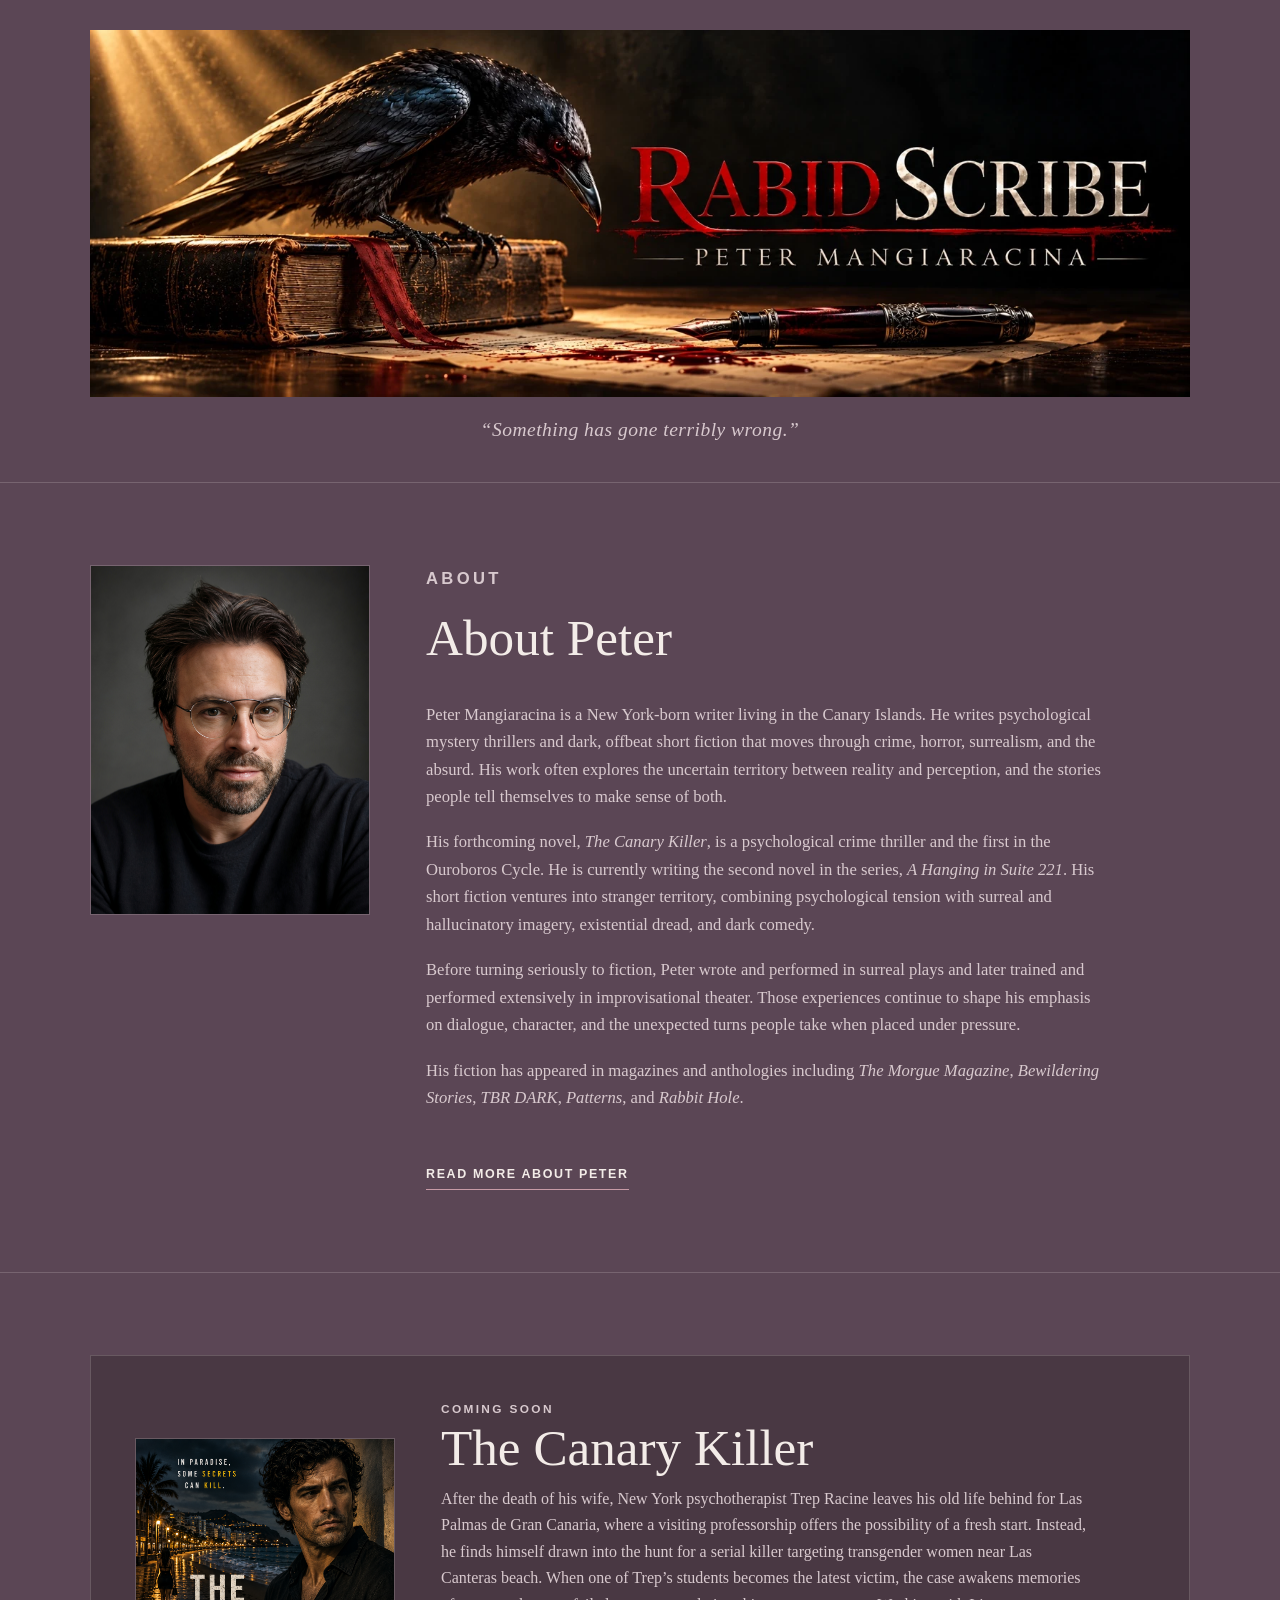
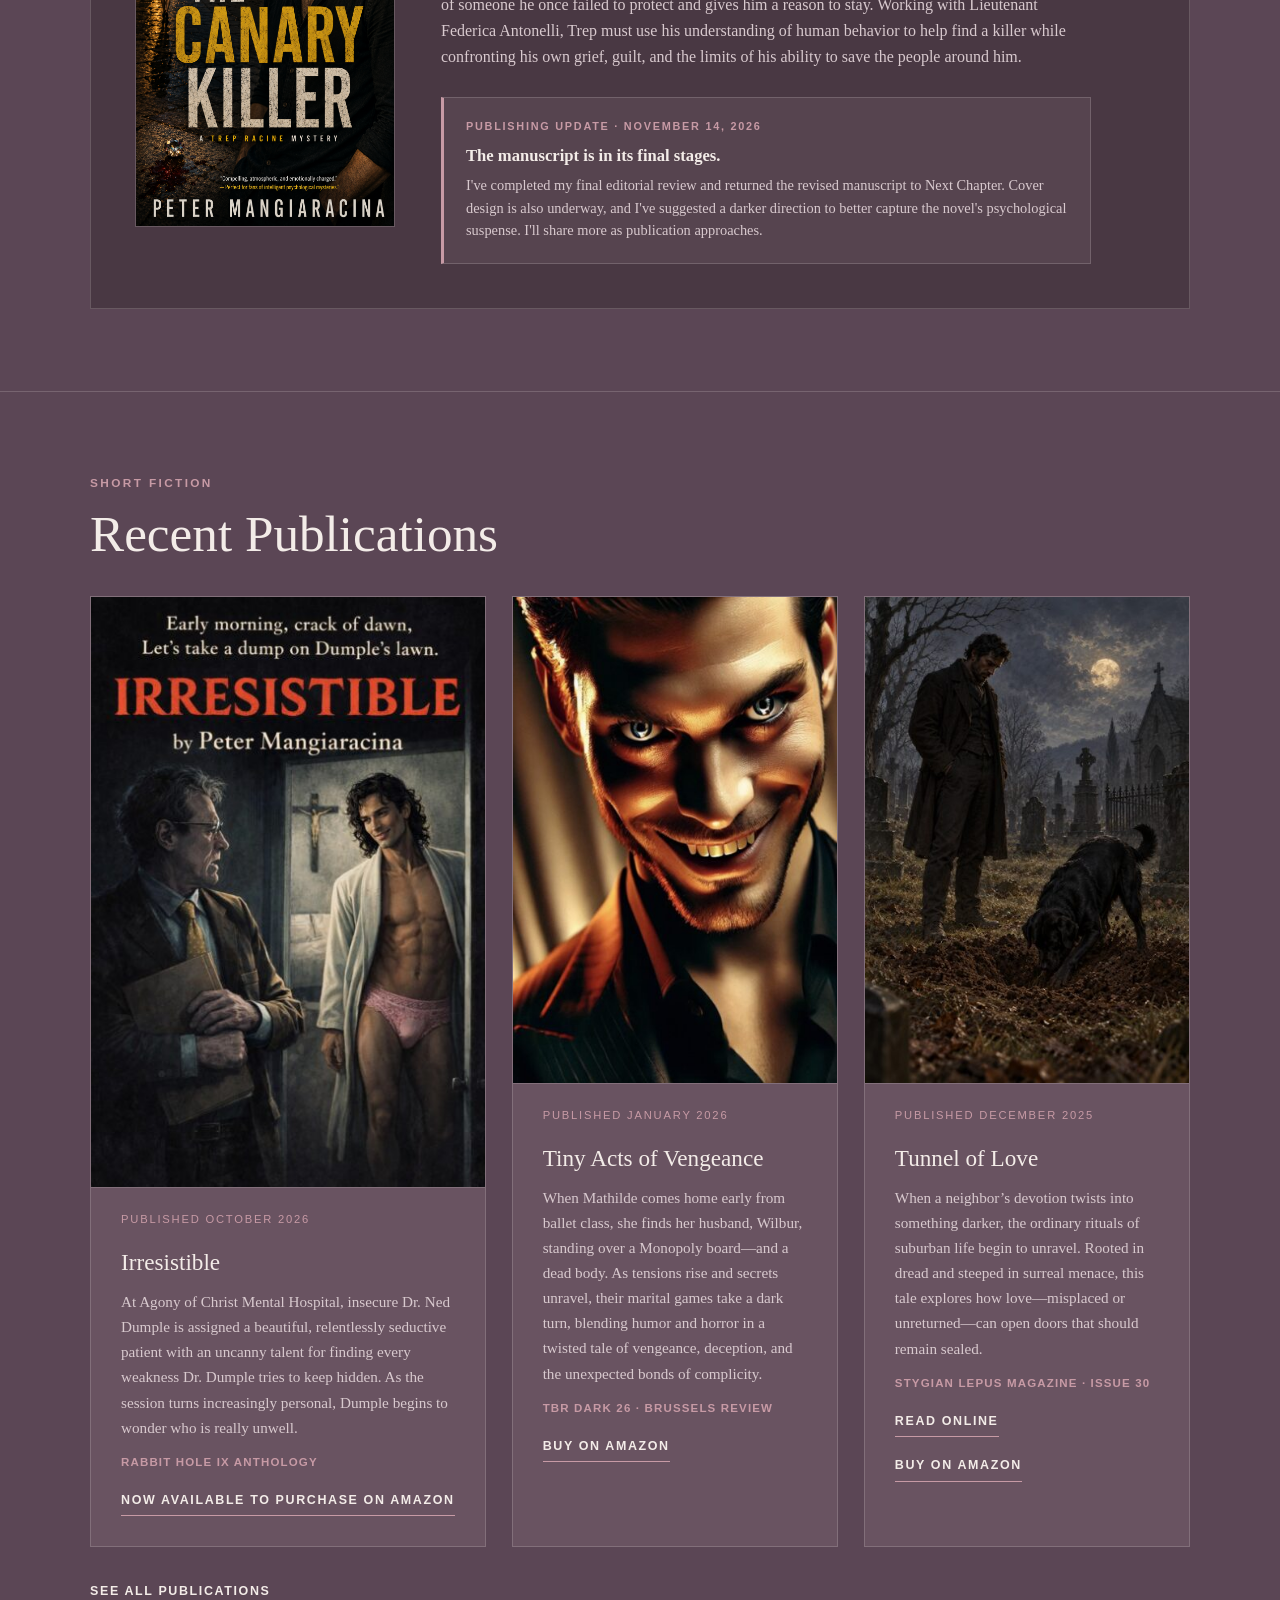
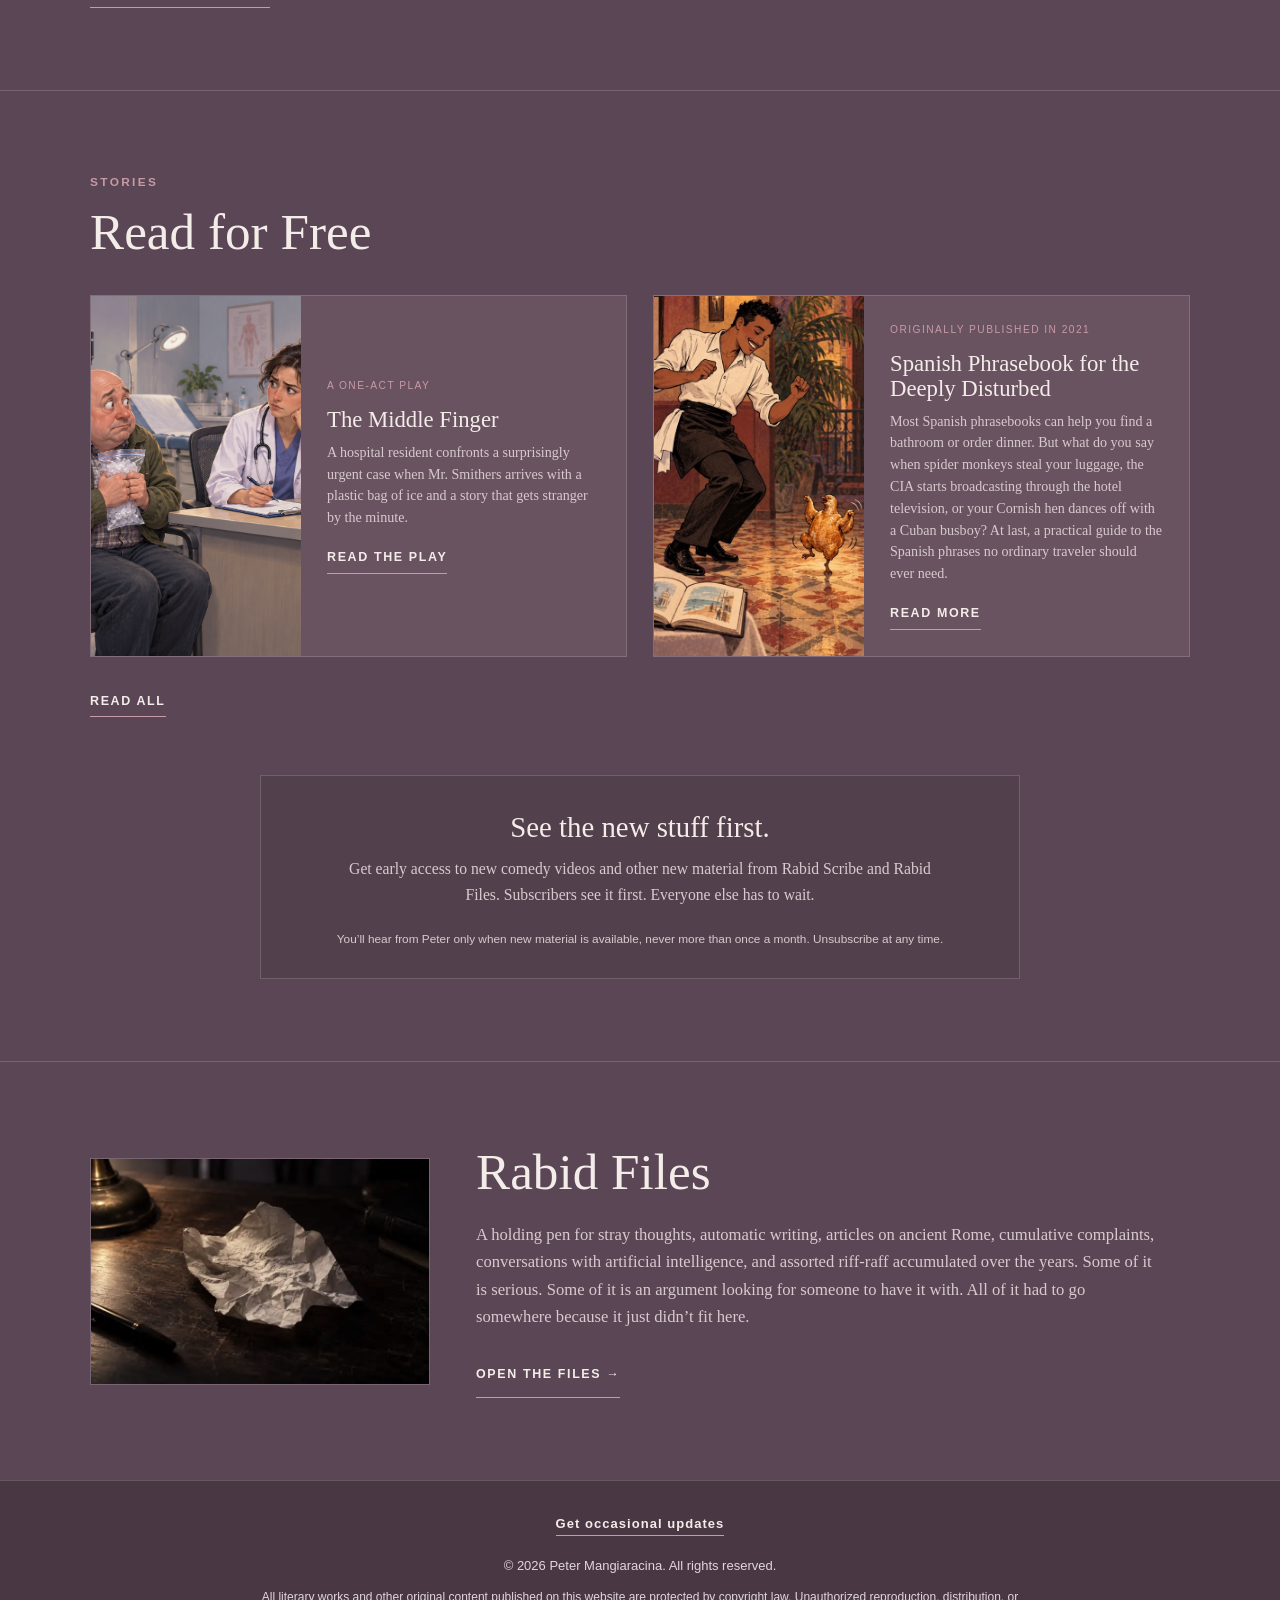
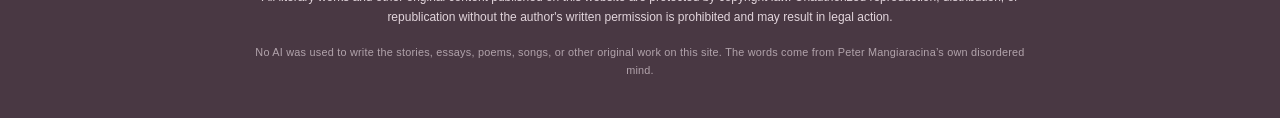
==== index.html @ ac0db1ae "Update newsletter early-access invitation" ====
<!doctype html>
<html lang="en">
<head>
<!-- Google tag (gtag.js) -->
<script async src="https://www.googletagmanager.com/gtag/js?id=G-Y4BEP2RV5D"></script>
<script>
  window.dataLayer = window.dataLayer || [];
  function gtag(){dataLayer.push(arguments);}
  gtag('js', new Date());
  gtag('config', 'G-Y4BEP2RV5D');
</script>
  <meta charset="utf-8">  <meta name="viewport" content="width=device-width,initial-scale=1">  <title>Rabid Scribe | Peter Mangiaracina</title>  <meta name="description" content="Rabid Scribe, the author website of Peter Mangiaracina.">  <style>    :root{--bg:#5b4655;--panel:#695361;--panel-dark:#493843;--text:#f3ece8;--muted:#d8c9ce;--accent:#c79aa5;--line:rgba(243,236,232,.18)}    *{box-sizing:border-box}html{scroll-behavior:smooth}body{margin:0;background:var(--bg);color:var(--text);font-family:Georgia,'Times New Roman',serif;line-height:1.65}.wrap{width:min(1100px,calc(100% - 40px));margin:0 auto}    header{padding:64px 0 52px;text-align:center;border-bottom:1px solid var(--line)}h1{margin:0;font-size:clamp(2.6rem,7vw,5.4rem);line-height:1;font-weight:500;letter-spacing:.015em}.role{margin:16px 0 0;font-family:Arial,Helvetica,sans-serif;font-size:.82rem;letter-spacing:.28em;text-transform:uppercase;color:var(--muted)}.site-motto{margin:17px 0 0;font-size:clamp(1rem,2vw,1.22rem);font-style:italic;letter-spacing:.025em;color:var(--muted)}    section{padding:82px 0}section+section{border-top:1px solid var(--line)}h2{margin:0 0 34px;font-size:clamp(2rem,4vw,3.2rem);font-weight:500;line-height:1.1}.eyebrow{margin:0 0 12px;font-family:Arial,Helvetica,sans-serif;font-size:.74rem;font-weight:700;letter-spacing:.2em;text-transform:uppercase;color:var(--accent)}    .bio{display:grid;grid-template-columns:280px 1fr;gap:56px;align-items:start}.author-photo{display:block;width:100%;aspect-ratio:4/5;object-fit:cover;border:1px solid var(--line)}.bio-copy p{max-width:680px;margin:0 0 18px;font-size:1.04rem;color:var(--muted)}    .feature{display:grid;grid-template-columns:260px 1fr;gap:46px;align-items:center;background:var(--panel-dark);padding:44px;border:1px solid var(--line)}.book-cover{display:block;width:100%;height:auto;border:1px solid var(--line)}.feature h2{margin-bottom:10px}.pubdate{margin:0 0 20px!important;font-family:Arial,Helvetica,sans-serif;font-size:.78rem;font-weight:700;letter-spacing:.14em;text-transform:uppercase;color:var(--accent)!important}.feature p{margin:0;max-width:650px;color:var(--muted)}.publishing-update{max-width:650px;margin-top:26px;padding:20px 22px 21px;background:rgba(105,83,97,.42);border:1px solid var(--line);border-left:3px solid var(--accent)}.feature .publishing-update-label{margin:0 0 8px;font-family:Arial,Helvetica,sans-serif;font-size:.68rem;font-weight:700;letter-spacing:.16em;text-transform:uppercase;color:var(--accent)}.feature .publishing-update-title{margin:0 0 7px;color:var(--text);font-size:1.04rem;line-height:1.4}.feature .publishing-update-copy{margin:0;color:var(--muted);font-size:.9rem;line-height:1.58}    .grid{display:grid;grid-template-columns:repeat(3,1fr);gap:26px}.card{min-height:230px;padding:30px;background:var(--panel);border:1px solid var(--line);display:flex;flex-direction:column;justify-content:flex-end}.card .kind{margin-bottom:auto;font-family:Arial,Helvetica,sans-serif;font-size:.7rem;letter-spacing:.16em;text-transform:uppercase;color:var(--accent)}.card h3{margin:38px 0 8px;font-size:1.45rem;font-weight:500}.card p{margin:0;color:var(--muted);font-size:.95rem}.card-image{display:block;flex:0 0 auto;width:calc(100% + 60px);height:auto;margin:-30px -30px 0;object-fit:contain;border-bottom:1px solid var(--line)}.publication-card{display:block;padding:0 30px 30px}.publication-card .card-image{margin:0 -30px}.publication-card .kind{display:block;margin:22px 0 0}.publication-card h3{margin:14px 0 8px}.publication-card .venue{margin-top:13px;font-family:Arial,Helvetica,sans-serif;font-size:.72rem;font-weight:700;letter-spacing:.1em;text-transform:uppercase;color:var(--accent)}.publication-card .availability{margin-top:10px;font-size:.88rem}.publication-card .more{display:block;width:max-content;margin-top:18px}.free-read-grid{display:grid;grid-template-columns:repeat(2,minmax(0,1fr));gap:26px}.free-read-card{display:grid;grid-template-columns:210px minmax(0,1fr);align-items:stretch;min-height:250px;background:var(--panel);border:1px solid var(--line);overflow:hidden}.free-read-image{display:block;width:100%;height:100%;min-height:100%;object-fit:cover;object-position:center}.free-read-copy{display:flex;flex-direction:column;align-items:flex-start;justify-content:center;padding:26px}.free-read-copy .kind{font-family:Arial,Helvetica,sans-serif;font-size:.64rem;letter-spacing:.14em;text-transform:uppercase;color:var(--accent)}.free-read-copy h3{margin:12px 0 10px;font-size:1.42rem;font-weight:500;line-height:1.1}.free-read-copy p{margin:0;color:var(--muted);font-size:.88rem;line-height:1.55}.free-read-copy .more{margin-top:18px}.more[aria-disabled=true]{pointer-events:none}    .more{display:inline-block;margin-top:34px;color:var(--text);font-family:Arial,Helvetica,sans-serif;font-size:.78rem;font-weight:700;letter-spacing:.13em;text-transform:uppercase;text-decoration:none;border-bottom:1px solid var(--accent);padding-bottom:5px}footer{border-top:1px solid var(--line);padding:40px 0 52px;text-align:center;color:var(--muted);font-family:Arial,Helvetica,sans-serif;font-size:.78rem}.ai-writing-note{max-width:780px;margin:14px auto 0;font-size:.68rem;line-height:1.65;letter-spacing:.02em;opacity:.68}    @media(max-width:820px){.free-read-grid{grid-template-columns:1fr}.free-read-card{grid-template-columns:210px minmax(0,1fr)}}    @media(max-width:720px){.wrap{width:min(100% - 30px,1100px)}header{padding:48px 0 40px}section{padding:62px 0}.bio,.feature{grid-template-columns:1fr;gap:30px}.author-photo{max-width:320px;margin-left:auto;margin-right:auto}.feature{padding:28px}.book-cover{max-width:260px;margin-left:auto;margin-right:auto}.publishing-update{padding:18px 19px 19px}.grid{grid-template-columns:1fr;gap:20px}.card{min-height:190px}}    @media(max-width:480px){.free-read-card{grid-template-columns:1fr}.free-read-image{width:100%;height:auto;aspect-ratio:1}.free-read-copy{padding:26px}}  
    /* Homepage banner: preserve the complete approved artwork at all widths. */
    .home-banner{display:block;width:100%;height:auto;object-fit:contain}
    .visually-hidden{position:absolute;width:1px;height:1px;padding:0;margin:-1px;overflow:hidden;clip:rect(0,0,0,0);white-space:nowrap;border:0}
    header{padding:30px 0 36px}
    @media(max-width:720px){header{padding:18px 0 26px}.site-motto{margin-top:12px}}
    /* Rabid Files: keep the homepage typography, palette, and section spacing. */
    .rabid-files{display:grid;grid-template-columns:340px minmax(0,1fr);gap:46px;align-items:center}
    .rabid-files-artwork{display:block;line-height:0}
    .rabid-files-image{display:block;width:100%;height:auto;aspect-ratio:3/2;object-fit:cover;border:1px solid var(--line);filter:saturate(.65)}
    .rabid-files-copy h2{margin-bottom:20px}
    .rabid-files-copy p{max-width:680px;margin:0;color:var(--muted);font-size:1.04rem}
    .rabid-files-copy .more{margin-top:24px;padding-top:10px;padding-bottom:10px;min-height:44px}
    .rabid-files a:focus-visible{outline:2px solid var(--accent);outline-offset:6px}
    .rabid-files-copy .more:hover{color:var(--accent)}
    @media(max-width:820px){.rabid-files{grid-template-columns:1fr;gap:30px}.rabid-files-artwork{width:min(100%,420px);margin-left:auto;margin-right:auto}}
</style>
<style>.middle-finger-home-image{object-position:18% center}</style>
<style>
  .mailing-note{max-width:760px;margin:58px auto 0;padding:34px 38px 30px;border:1px solid var(--line);background:rgba(73,56,67,.42);text-align:center}
  .mailing-note h3{margin:0 0 10px;font-size:clamp(1.35rem,3vw,1.8rem);font-weight:500;line-height:1.25}
  .mailing-note-intro{max-width:620px;margin:0 auto 22px;color:var(--muted);font-size:.98rem}
  .mailing-note-reassurance{max-width:620px;margin:16px auto 0;color:var(--muted);font-family:Arial,Helvetica,sans-serif;font-size:.74rem;line-height:1.55}
  .mailing-note .formkit-form{max-width:560px!important;margin:0 auto!important;padding:0!important;background:transparent!important;border:0!important;box-shadow:none!important}
  .mailing-note .formkit-fields{display:flex!important;flex-wrap:nowrap!important;align-items:stretch!important;gap:10px!important}
  .mailing-note .formkit-field{flex:1 1 auto!important;margin:0!important}
  .mailing-note .formkit-input{width:100%!important;min-height:48px!important;margin:0!important;padding:12px 14px!important;border:1px solid rgba(243,236,232,.34)!important;border-radius:0!important;background:#f6efea!important;color:#342833!important;font:400 .95rem Arial,Helvetica,sans-serif!important}
  .mailing-note .formkit-input:focus{outline:2px solid var(--accent)!important;outline-offset:2px!important}
  .mailing-note .formkit-submit{flex:0 0 auto!important;width:auto!important;min-height:48px!important;margin:0!important;padding:12px 20px!important;border:1px solid var(--accent)!important;border-radius:0!important;background:var(--panel-dark)!important;color:var(--text)!important;font:700 .72rem Arial,Helvetica,sans-serif!important;letter-spacing:.11em!important;text-transform:uppercase!important;cursor:pointer!important}
  .mailing-note .formkit-submit:hover{background:#3e2f39!important}
  .mailing-note .formkit-powered-by-convertkit-container{margin-top:12px!important;opacity:.72!important}
  .mailing-note .formkit-powered-by-convertkit{color:var(--muted)!important}
  @media(max-width:620px){.mailing-note{margin-top:46px;padding:28px 22px 26px}.mailing-note .formkit-fields{display:grid!important;grid-template-columns:1fr!important}.mailing-note .formkit-submit{width:100%!important}}
</style>
<link rel="canonical" href="https://rabidscribe.com/">
<link rel="icon" href="favicon.ico" sizes="any">
<link rel="icon" href="favicon-32x32.png" type="image/png" sizes="32x32">
<link rel="icon" href="favicon-16x16.png" type="image/png" sizes="16x16">
<link rel="apple-touch-icon" href="apple-touch-icon.png">
<link rel="manifest" href="site.webmanifest">
<link rel="stylesheet" href="site-footer.css?v=20261106">
</head>
<body>  <header>
<div class="wrap">
<h1 class="visually-hidden">Rabid Scribe | Peter Mangiaracina</h1>
<img class="home-banner" src="images/rabid-scribe-banner.webp" alt="Rabid Scribe, Peter Mangiaracina. A black raven perched on antique books beside handwritten pages and a fountain pen." width="1536" height="512" fetchpriority="high">
<p class="site-motto">“Something has gone terribly wrong.”</p>
</div>
</header>  <main>    <section>
<div class="wrap bio">      <img class="author-photo" src="images/AI%20Repair-Pro(AI%20Color)-1.jpeg" alt="Peter Mangiaracina">      <div class="bio-copy">
<p class="eyebrow">About</p>
<h2>About Peter</h2>        <p>Peter Mangiaracina is a New York-born writer living in the Canary Islands. He writes psychological mystery thrillers and dark, offbeat short fiction that moves through crime, horror, surrealism, and the absurd. His work often explores the uncertain territory between reality and perception, and the stories people tell themselves to make sense of both.</p>        <p>His forthcoming novel, <em>The Canary Killer</em>, is a psychological crime thriller and the first in the Ouroboros Cycle. He is currently writing the second novel in the series, <em>A Hanging in Suite 221</em>. His short fiction ventures into stranger territory, combining psychological tension with surreal and hallucinatory imagery, existential dread, and dark comedy.</p>        <p>Before turning seriously to fiction, Peter wrote and performed in surreal plays and later trained and performed extensively in improvisational theater. Those experiences continue to shape his emphasis on dialogue, character, and the unexpected turns people take when placed under pressure.</p>        <p>His fiction has appeared in magazines and anthologies including <em>The Morgue Magazine</em>, <em>Bewildering Stories</em>, <em>TBR DARK</em>, <em>Patterns</em>, and <em>Rabbit Hole</em>.</p>
<a class="more" href="biography.html">Read More About Peter</a>      </div>    </div>
</section>    <section>
<div class="wrap">
<div class="feature">      <img class="book-cover" src="images/F20DB2B5-761A-4D82-AE40-73DFB5125A14.png" alt="The Canary Killer temporary cover">      <div>
<p class="eyebrow">Coming Soon</p>
<h2>The Canary Killer</h2>
<p>After the death of his wife, New York psychotherapist Trep Racine leaves his old life behind for Las Palmas de Gran Canaria, where a visiting professorship offers the possibility of a fresh start. Instead, he finds himself drawn into the hunt for a serial killer targeting transgender women near Las Canteras beach. When one of Trep’s students becomes the latest victim, the case awakens memories of someone he once failed to protect and gives him a reason to stay. Working with Lieutenant Federica Antonelli, Trep must use his understanding of human behavior to help find a killer while confronting his own grief, guilt, and the limits of his ability to save the people around him.</p>
<aside class="publishing-update" aria-labelledby="publishing-update-title">
<p class="publishing-update-label">Publishing Update · November 14, 2026</p>
<p class="publishing-update-title" id="publishing-update-title"><strong>The manuscript is in its final stages.</strong></p>
<p class="publishing-update-copy">I've completed my final editorial review and returned the revised manuscript to Next Chapter. Cover design is also underway, and I've suggested a darker direction to better capture the novel's psychological suspense. I'll share more as publication approaches.</p>
</aside>
</div>    </div>
</div>
</section>    <section>
<div class="wrap">
<p class="eyebrow">Short Fiction</p>
<h2>Recent Publications</h2>
<div class="grid">      <article class="card publication-card">
<img class="card-image" src="images/irresistible.jpg?v=2" alt="Artwork for Irresistible">
<span class="kind">Published October 2026</span>
<h3>Irresistible</h3>
<p>At Agony of Christ Mental Hospital, insecure Dr. Ned Dumple is assigned a beautiful, relentlessly seductive patient with an uncanny talent for finding every weakness Dr. Dumple tries to keep hidden. As the session turns increasingly personal, Dumple begins to wonder who is really unwell.</p>
<p class="venue">Rabbit Hole IX Anthology</p>
<a class="more" href="https://www.amazon.com/Rabbit-Hole-Weirdness-Itself/dp/B0HLN7PBGK/ref=mp_s_a_1_1?crid=3OHHHPEMGNQMV&amp;dib=eyJ2IjoiMSJ9.[base64].1HyIuCyafpLo9Z_MULKTwWYlzn9rrlhrMdXEzWkK010&amp;dib_tag=se&amp;keywords=Rabbit+Hole+9&amp;qid=1793446427&amp;s=books&amp;sprefix=Rabbit+Hole+9+%2Cbooks%2C222&amp;sr=1-1" target="_blank" rel="noopener noreferrer">Now available to purchase on Amazon</a>
</article>      <article class="card publication-card">
<img class="card-image" src="images/tiny-acts-of-vengeance.jpg?v=2" alt="Artwork for Tiny Acts of Vengeance">
<span class="kind">Published January 2026</span>
<h3>Tiny Acts of Vengeance</h3>
<p>When Mathilde comes home early from ballet class, she finds her husband, Wilbur, standing over a Monopoly board—and a dead body. As tensions rise and secrets unravel, their marital games take a dark turn, blending humor and horror in a twisted tale of vengeance, deception, and the unexpected bonds of complicity.</p>
<p class="venue">TBR Dark 26 · Brussels Review</p>
<a class="more" href="https://www.amazon.com/TBR-Dark-26-Brussels-Review-ebook/dp/B0GJPTNPHF/" target="_blank" rel="noopener noreferrer">Buy on Amazon</a>
</article>      <article class="card publication-card">
<img class="card-image" src="images/tunnel-of-love.jpg?v=1" alt="Artwork for Tunnel of Love">
<span class="kind">Published December 2025</span>
<h3>Tunnel of Love</h3>
<p>When a neighbor’s devotion twists into something darker, the ordinary rituals of suburban life begin to unravel. Rooted in dread and steeped in surreal menace, this tale explores how love—misplaced or unreturned—can open doors that should remain sealed.</p>
<p class="venue">Stygian Lepus Magazine · Issue 30</p>
<a class="more" href="https://www.stygianlepus.com/edition-30/" target="_blank" rel="noopener noreferrer">Read Online</a>
<a class="more" href="https://www.amazon.com/dp/B0G64Z3NJT?ref=ppx_yo2ov_dt_b_fed_asin_title" target="_blank" rel="noopener noreferrer">Buy on Amazon</a>
</article>    </div>
<a class="more" href="publications.html">See All Publications</a>
</div>
</section>    <section id="read">
<div class="wrap">
<p class="eyebrow">Stories</p>
<h2>Read for Free</h2>
<div class="free-read-grid">      <article class="free-read-card">        <img class="free-read-image middle-finger-home-image" src="the-middle-finger-thumbnail.png" alt="A worried patient holding a bag of ice while a doctor listens in an office" width="1672" height="941">        <div class="free-read-copy">
<span class="kind">A One-Act Play</span>
<h3>The Middle Finger</h3>
<p>A hospital resident confronts a surprisingly urgent case when Mr. Smithers arrives with a plastic bag of ice and a story that gets stranger by the minute.</p>
<a class="more" href="the-middle-finger.html">Read the Play</a>
</div>      </article>
<article class="free-read-card">        <img class="free-read-image" src="images/spanish-phrasebook-thumbnail.jpg" alt="A Cuban busboy dancing with a tiny Cornish hen in a Havana restaurant" width="800" height="800">        <div class="free-read-copy">
<span class="kind">Originally published in 2021</span>
<h3>Spanish Phrasebook for the Deeply Disturbed</h3>
<p>Most Spanish phrasebooks can help you find a bathroom or order dinner. But what do you say when spider monkeys steal your luggage, the CIA starts broadcasting through the hotel television, or your Cornish hen dances off with a Cuban busboy? At last, a practical guide to the Spanish phrases no ordinary traveler should ever need.</p>
<a class="more" href="spanish-phrasebook-for-the-deeply-disturbed.html">Read More</a>
</div>
</article>    </div>
<a class="more" href="free-reads.html">Read All</a>
<aside class="mailing-note" aria-labelledby="mailing-note-title">
<h3 id="mailing-note-title">See the new stuff first.</h3>
<p class="mailing-note-intro">Get early access to new comedy videos and other new material from Rabid Scribe and Rabid Files. Subscribers see it first. Everyone else has to wait.</p>
<script async data-uid="f754d7a945" src="https://rabid-scribe.kit.com/f754d7a945/index.js"></script>
<noscript><p><a class="more" href="https://rabid-scribe.kit.com/f754d7a945">Join the mailing list</a></p></noscript>
<p class="mailing-note-reassurance">You’ll hear from Peter only when new material is available, never more than once a month. Unsubscribe at any time.</p>
</aside>
</div>
</section>  
    <section id="rabid-files" aria-labelledby="rabid-files-title">
      <div class="wrap rabid-files">
        <a class="rabid-files-artwork" href="https://rabidfiles.rabidscribe.com/" aria-label="Open the Rabid Files archive">
          <img class="rabid-files-image" src="images/rabid-files-desk.webp" alt="A crumpled handwritten page on a lamplit wooden desk" width="720" height="480" loading="lazy" decoding="async">
        </a>
        <div class="rabid-files-copy">
          <h2 id="rabid-files-title">Rabid Files</h2>
          <p>A holding pen for stray thoughts, automatic writing, articles on ancient Rome, cumulative complaints, conversations with artificial intelligence, and assorted riff-raff accumulated over the years. Some of it is serious. Some of it is an argument looking for someone to have it with. All of it had to go somewhere because it just didn’t fit here.</p>
          <a class="more" href="https://rabidfiles.rabidscribe.com/">Open the files <span aria-hidden="true">→</span>
</a>
        </div>
      </div>
    </section>
  </main>  <footer class="site-copyright">
  <div class="site-copyright-inner">
    <p class="site-updates"><a href="index.html#mailing-note-title">Get occasional updates</a></p>
    <p class="site-copyright-line">© 2026 Peter Mangiaracina. All rights reserved.</p>
    <p class="site-copyright-terms">All literary works and other original content published on this website are protected by copyright law. Unauthorized reproduction, distribution, or republication without the author's written permission is prohibited and may result in legal action.</p>
    <p class="ai-writing-note">No AI was used to write the stories, essays, poems, songs, or other original work on this site. The words come from Peter Mangiaracina’s own disordered mind.</p>
  </div>
</footer>
</body>
</html>
---- site-footer.css ----
/* Shared copyright styling for every Rabid Scribe page. */
footer.site-copyright {
  box-sizing: border-box;
  display: block;
  width: 100%;
  margin: 0;
  padding: 32px 20px 38px;
  border: 0;
  border-top: 1px solid rgba(243, 236, 232, .18);
  background: #493843;
  color: #e2d5dc;
  font: 400 13px/1.65 Arial, Helvetica, sans-serif;
  letter-spacing: normal;
  text-align: center;
}
.site-copyright .site-copyright-inner { max-width: 780px; margin: 0 auto; }
.site-copyright .site-updates { margin: 0 0 20px; font: inherit; }
.site-copyright .site-updates a {
  color: #f3ece8;
  font-weight: 700;
  letter-spacing: .08em;
  text-decoration: none;
  border-bottom: 1px solid #c79aa5;
  padding-bottom: 4px;
}
.site-copyright .site-updates a:hover { color: #c79aa5; }
.site-copyright .site-updates a:focus-visible { outline: 2px solid #c79aa5; outline-offset: 5px; }
.site-copyright .site-copyright-line { margin: 0; font: inherit; color: inherit; }
.site-copyright .site-copyright-terms { margin: 12px 0 0; font: inherit; font-size: 12px; color: inherit; }
.site-copyright .ai-writing-note { margin: 16px auto 0; }
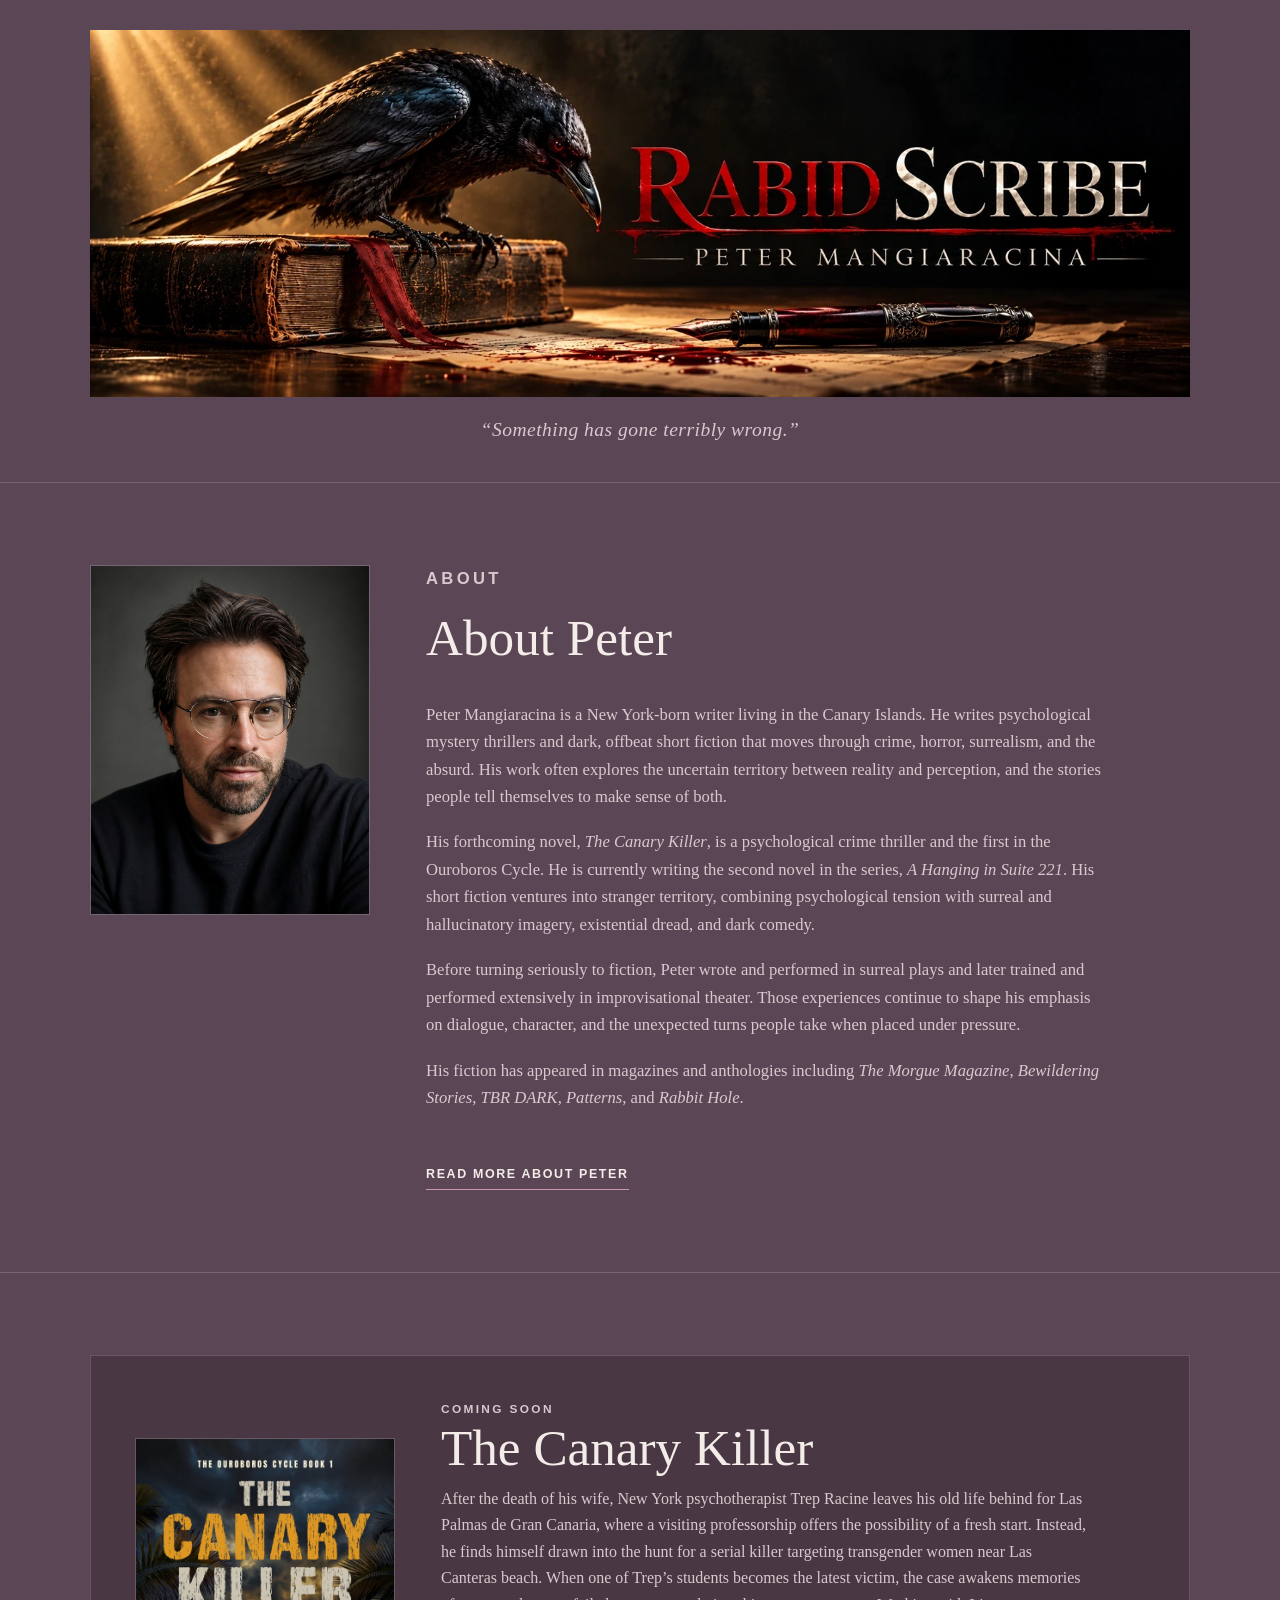
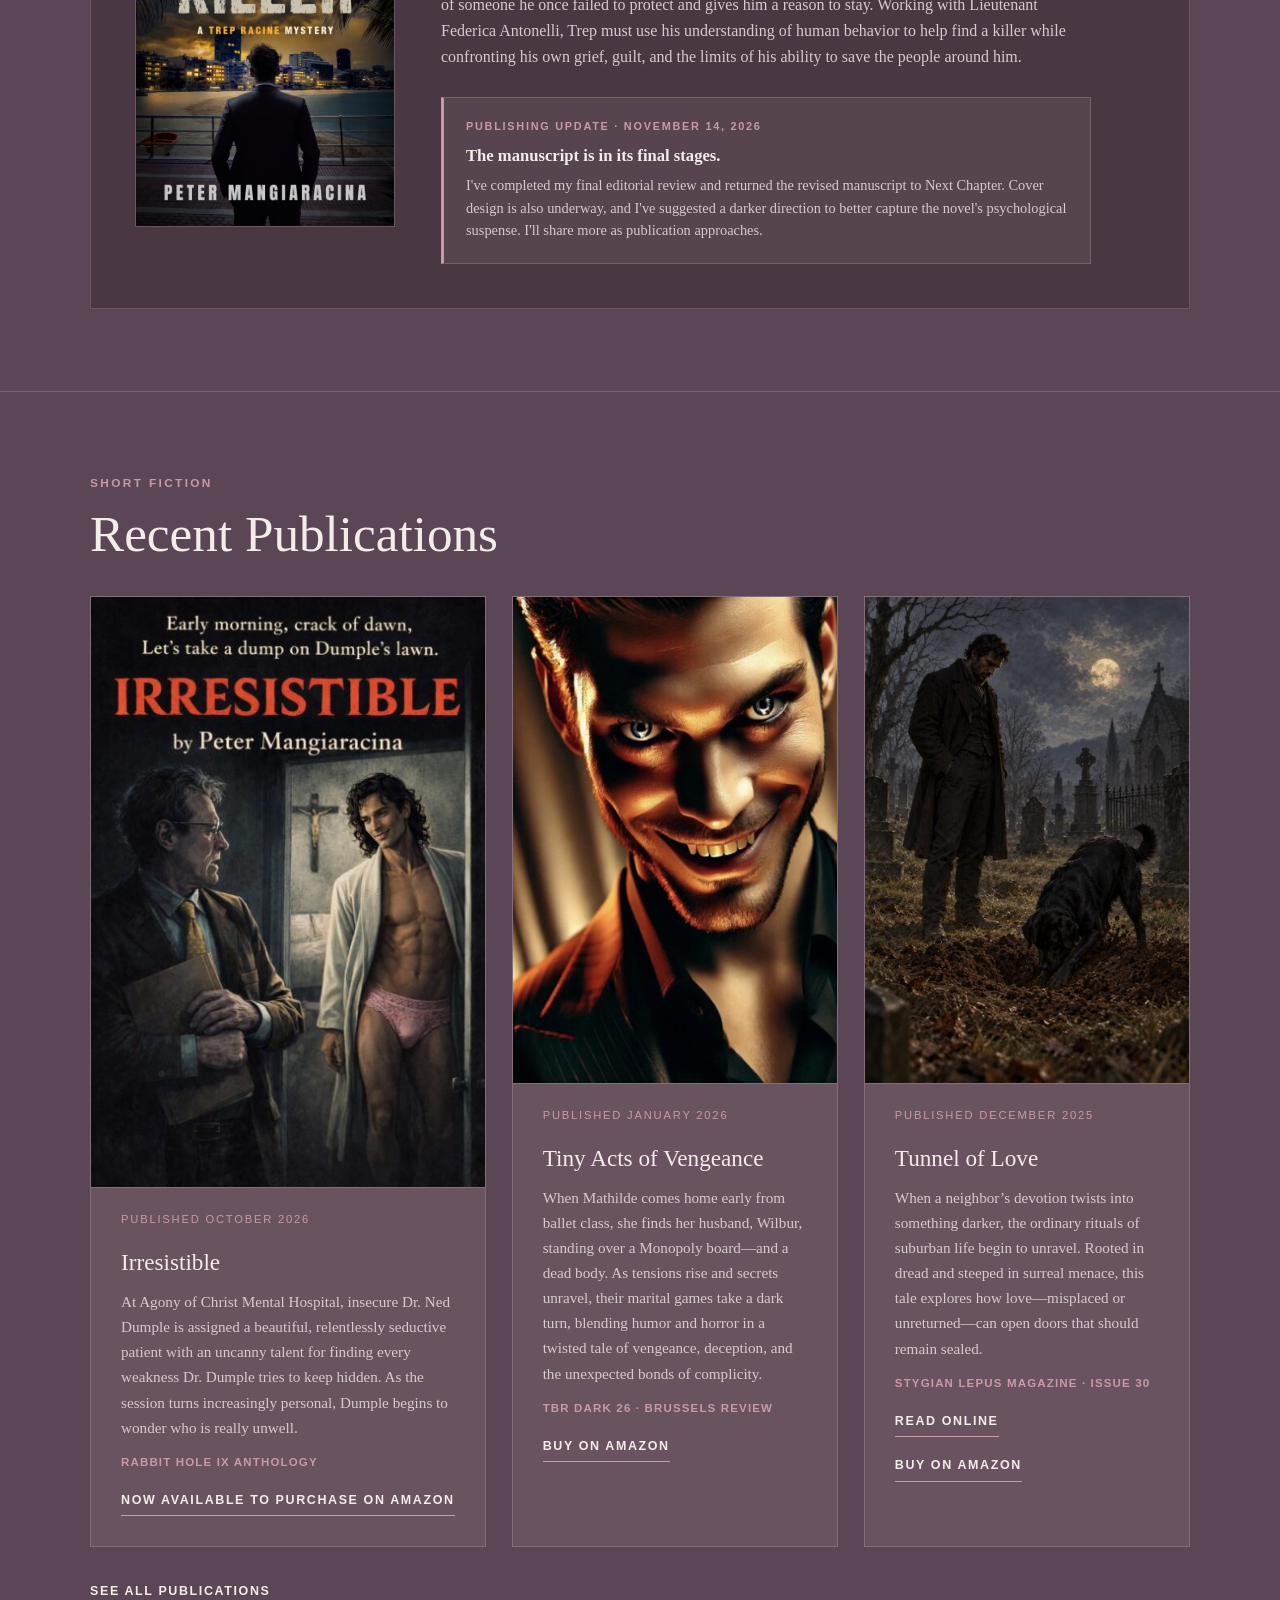
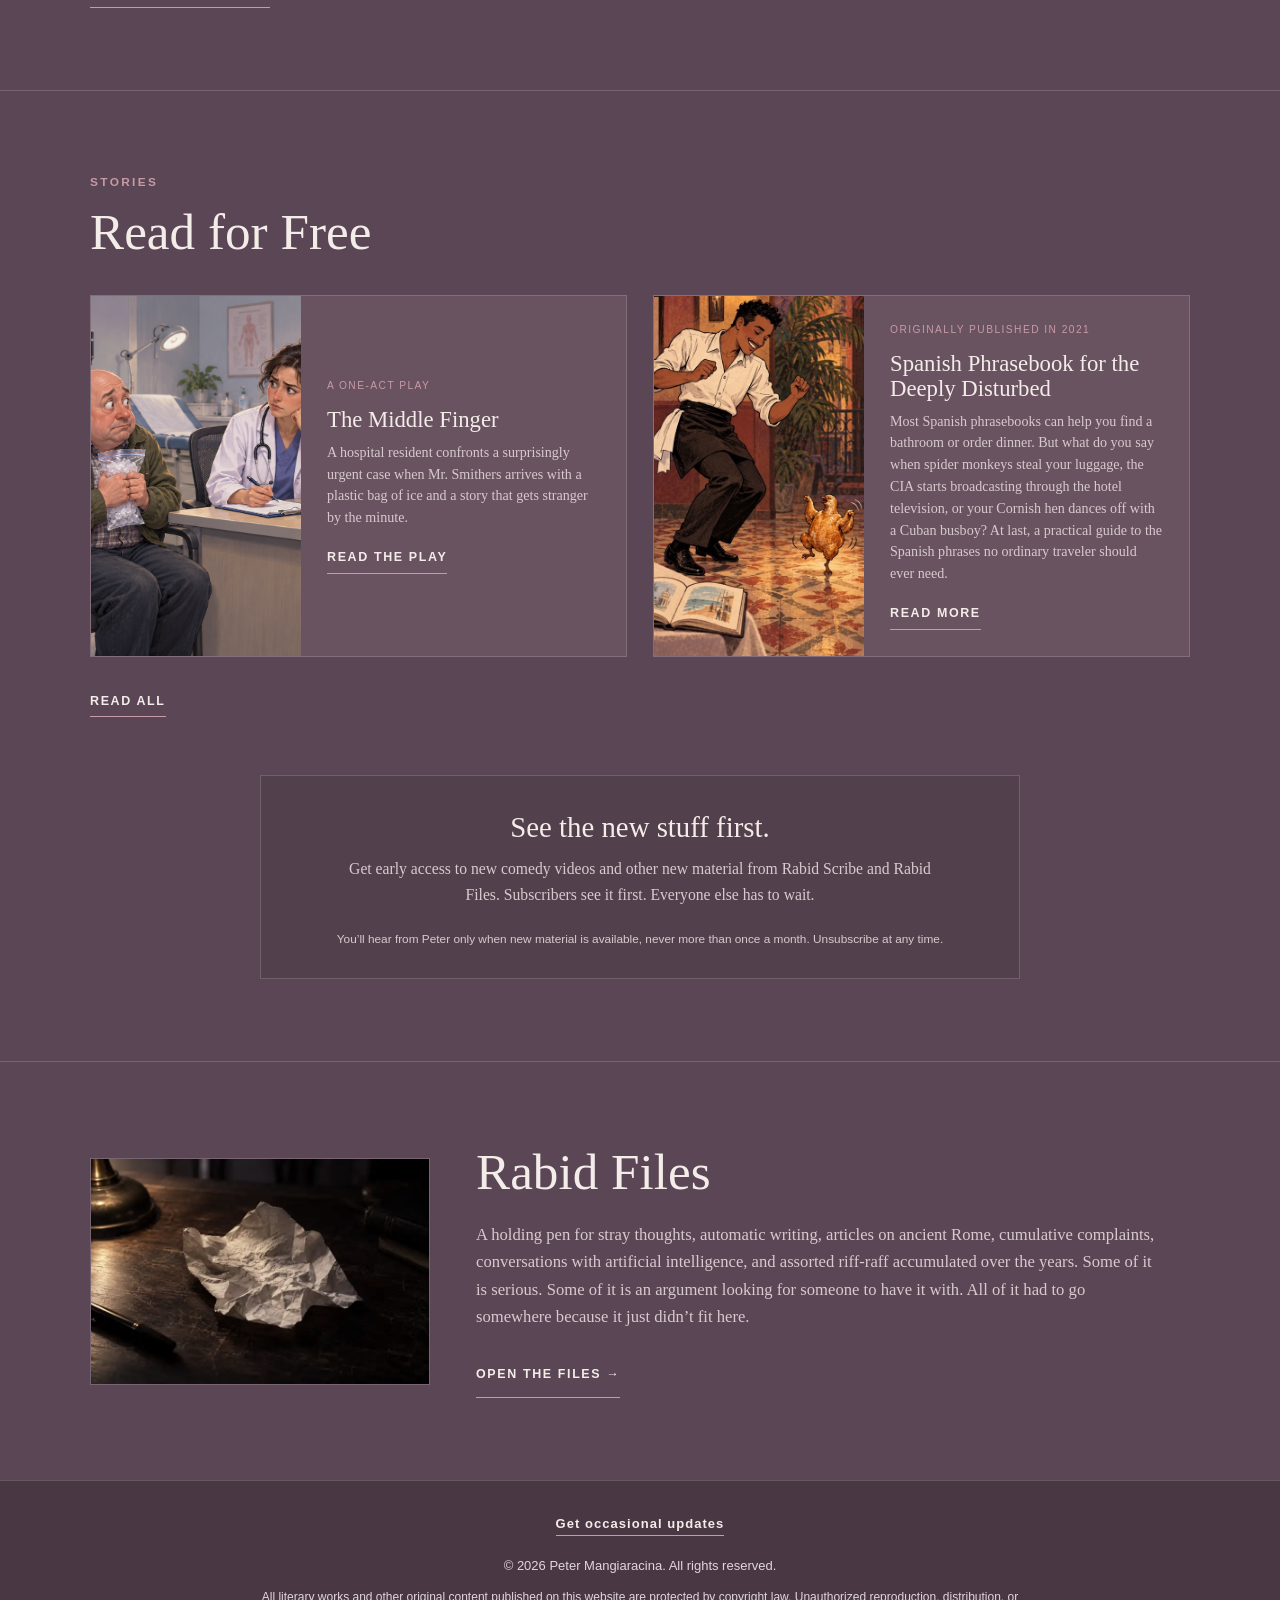
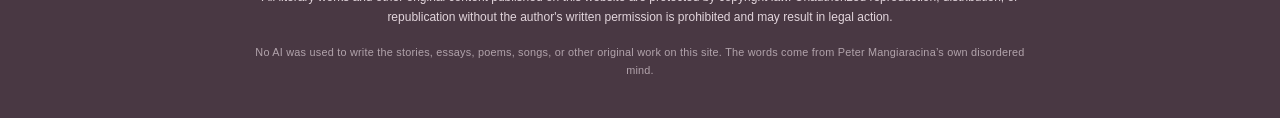
==== commit aa0516cf: "Replace Canary Killer cover with publisher final" ====
--- a/index.html
+++ b/index.html
@@ -64,7 +64,7 @@
 <a class="more" href="biography.html">Read More About Peter</a>      </div>    </div>
 </section>    <section>
 <div class="wrap">
-<div class="feature">      <img class="book-cover" src="images/F20DB2B5-761A-4D82-AE40-73DFB5125A14.png" alt="The Canary Killer temporary cover">      <div>
+<div class="feature">      <img class="book-cover" src="images/the-canary-killer-final-cover.jpg" alt="The Canary Killer final cover">      <div>
 <p class="eyebrow">Coming Soon</p>
 <h2>The Canary Killer</h2>
 <p>After the death of his wife, New York psychotherapist Trep Racine leaves his old life behind for Las Palmas de Gran Canaria, where a visiting professorship offers the possibility of a fresh start. Instead, he finds himself drawn into the hunt for a serial killer targeting transgender women near Las Canteras beach. When one of Trep’s students becomes the latest victim, the case awakens memories of someone he once failed to protect and gives him a reason to stay. Working with Lieutenant Federica Antonelli, Trep must use his understanding of human behavior to help find a killer while confronting his own grief, guilt, and the limits of his ability to save the people around him.</p>
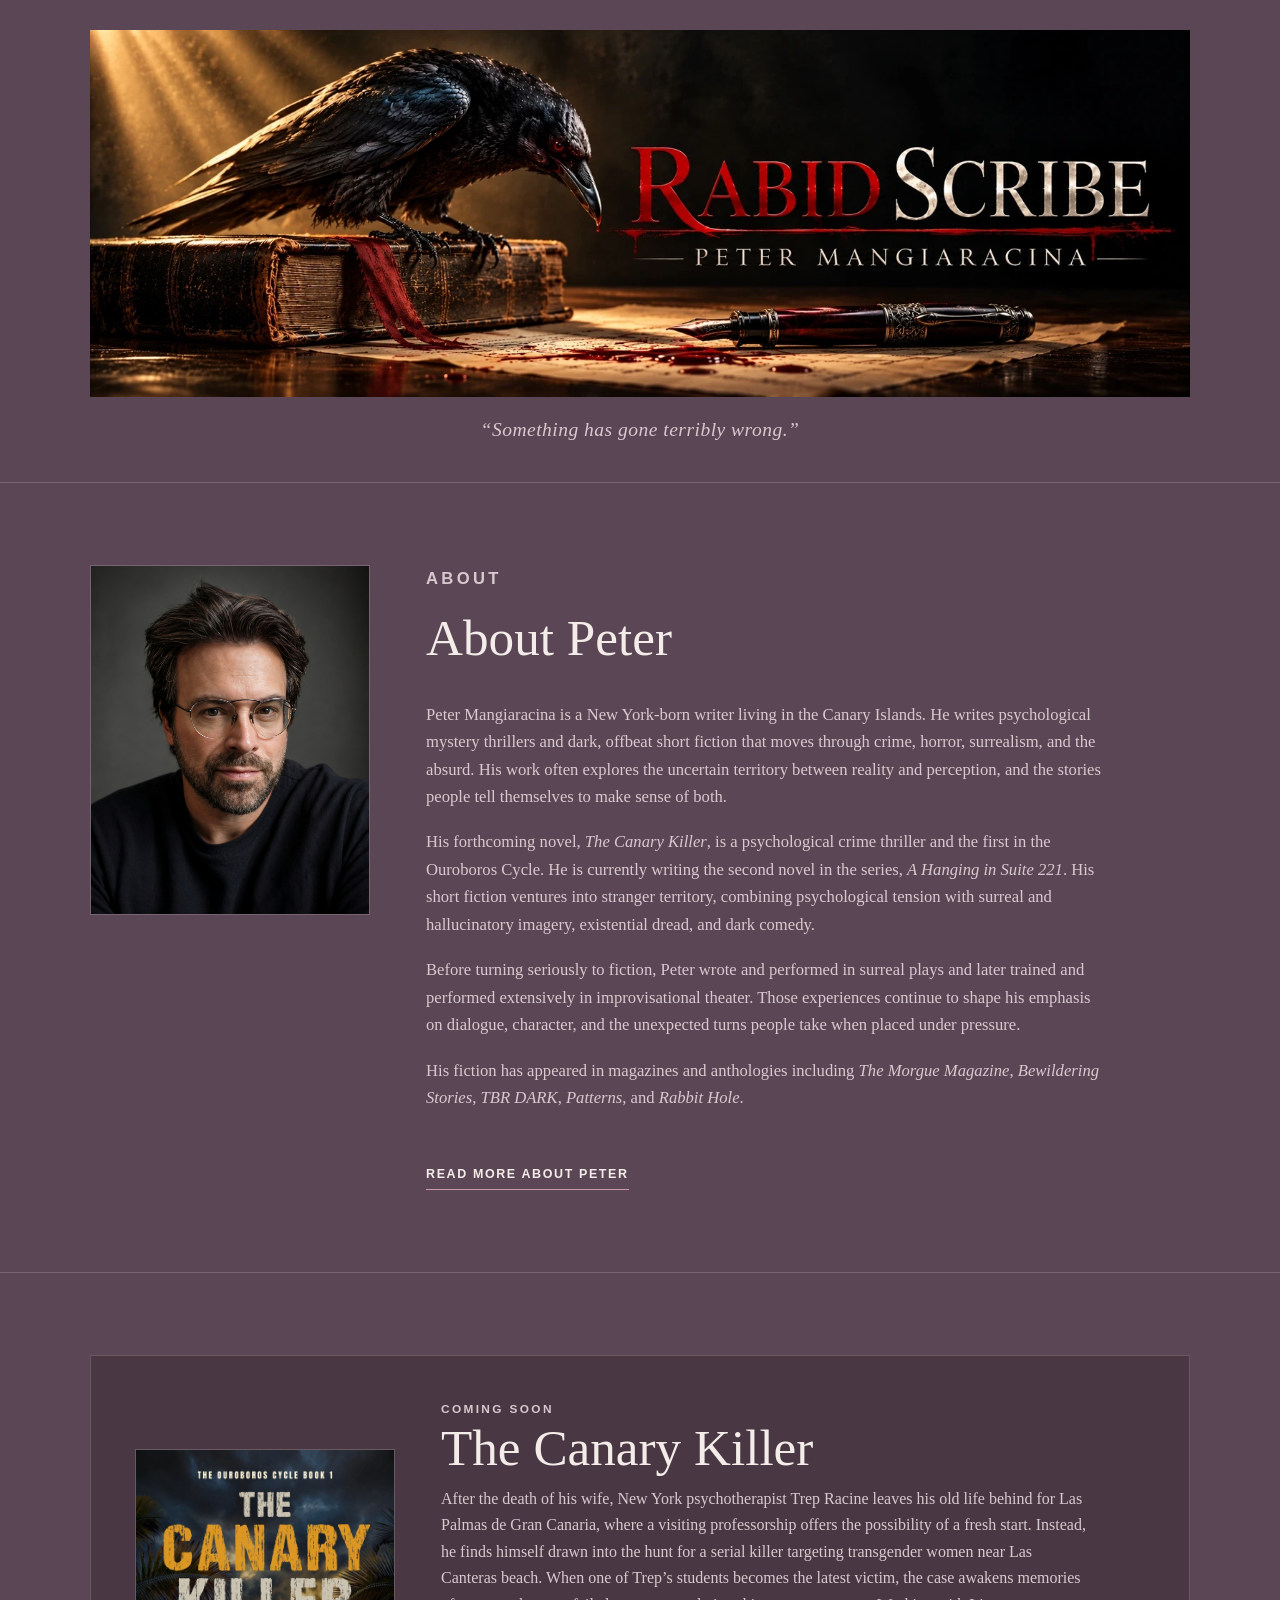
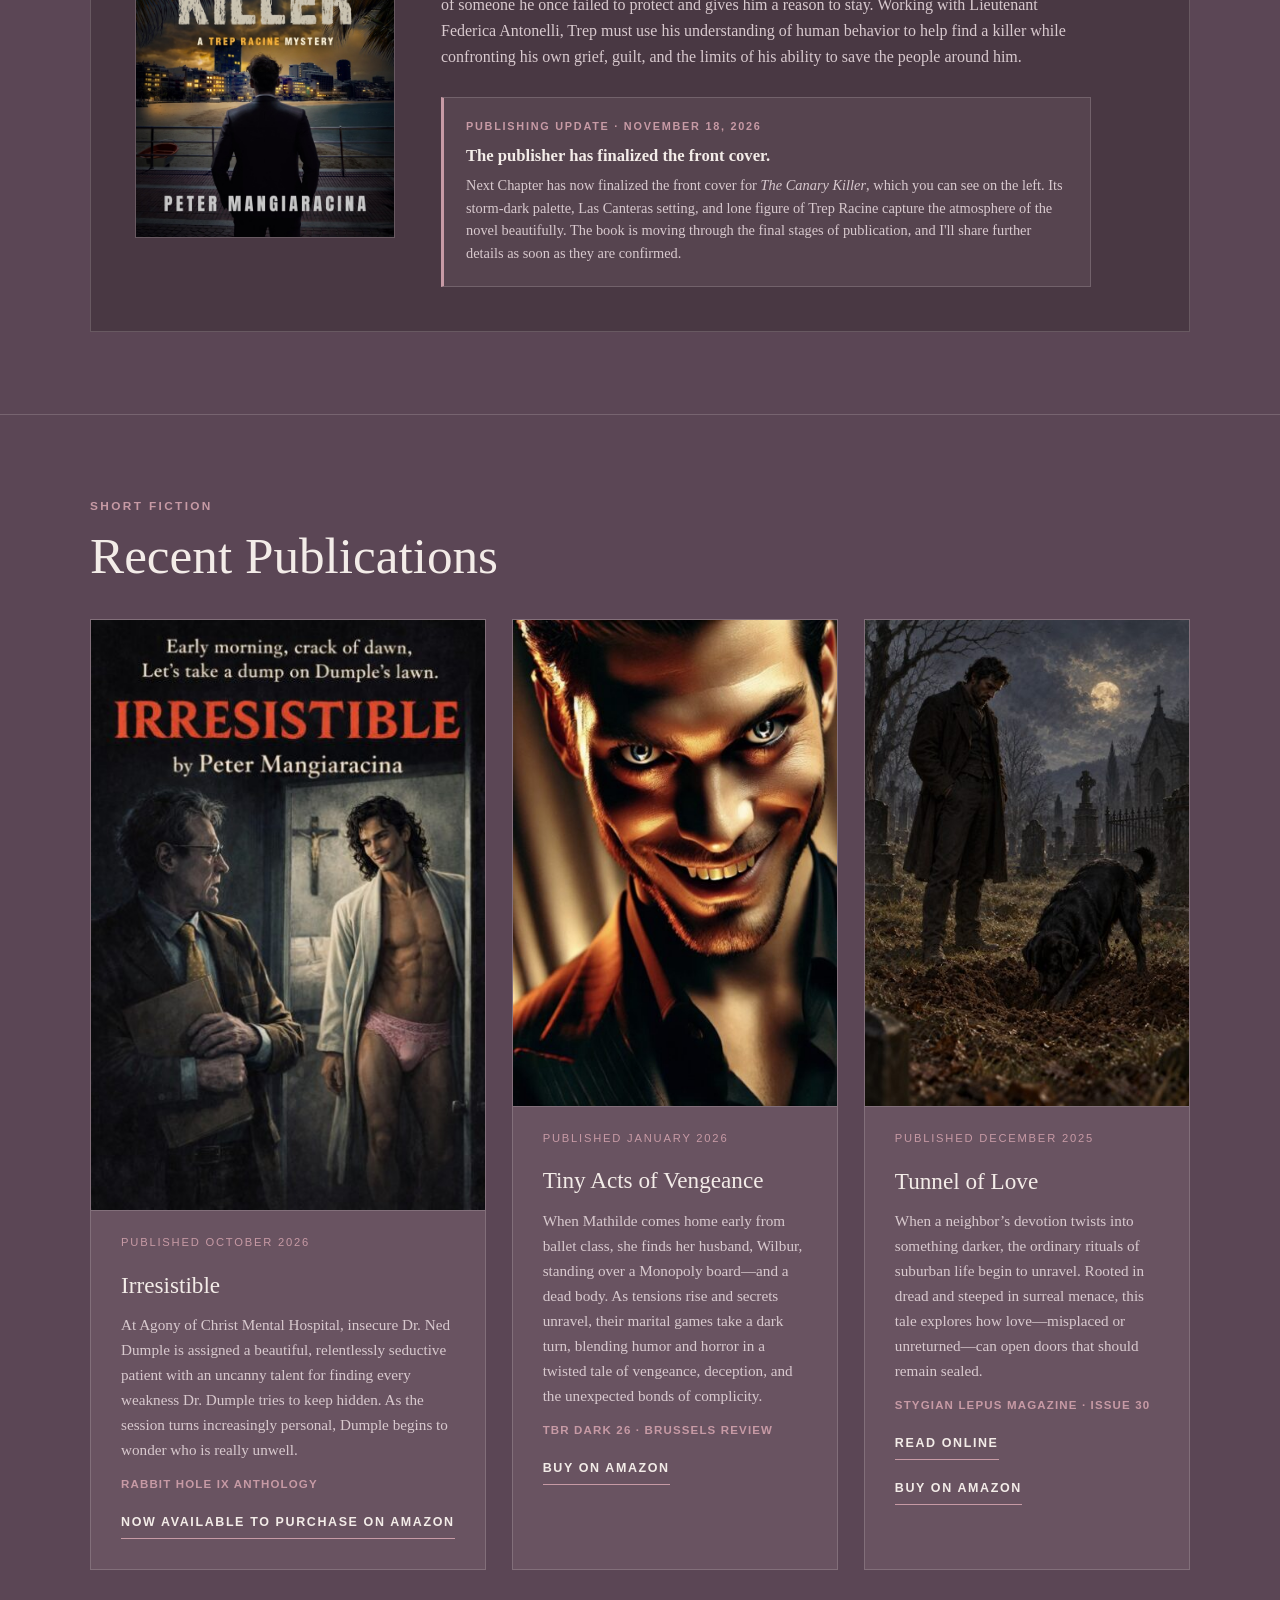
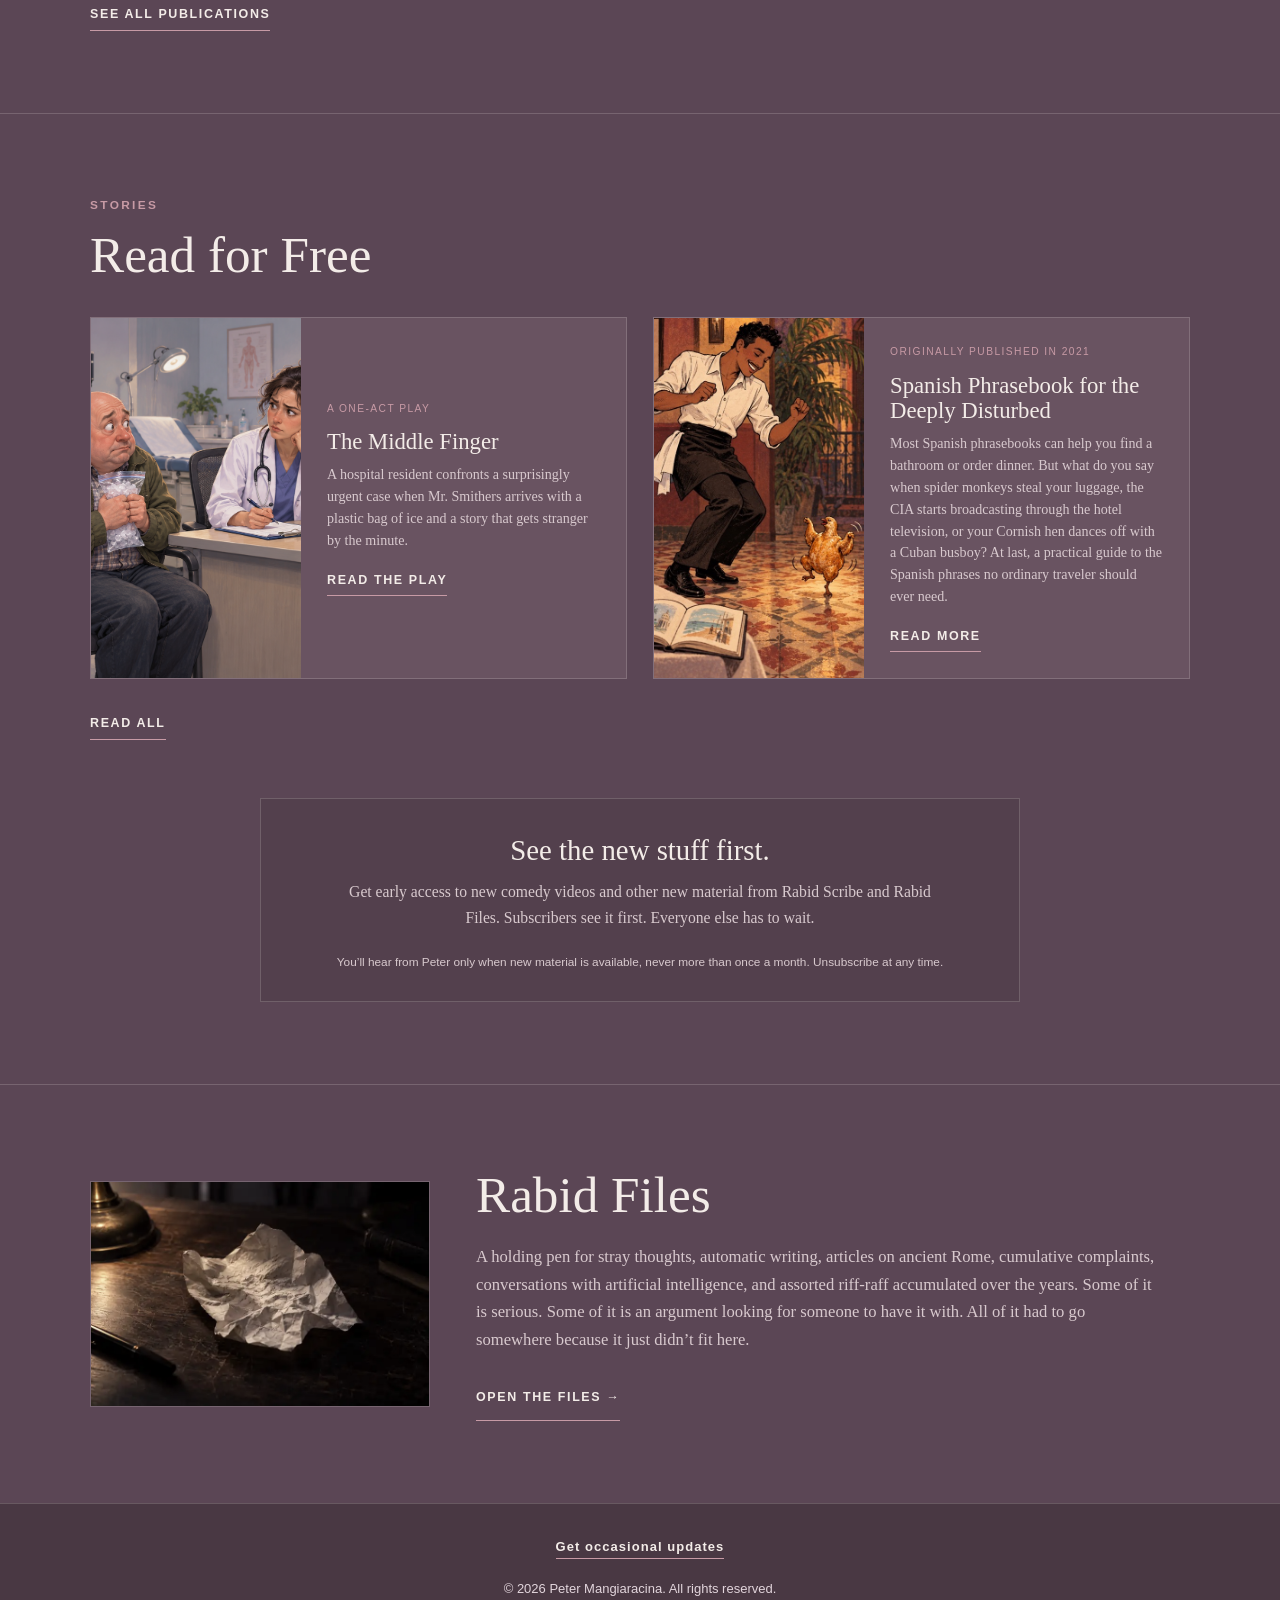
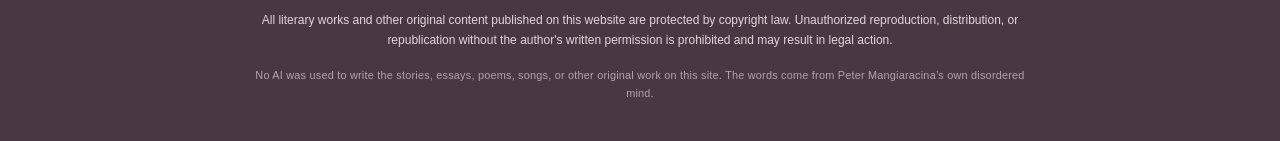
==== commit c4c50d25: "Update Canary Killer publishing note" ====
--- a/index.html
+++ b/index.html
@@ -69,9 +69,9 @@
 <h2>The Canary Killer</h2>
 <p>After the death of his wife, New York psychotherapist Trep Racine leaves his old life behind for Las Palmas de Gran Canaria, where a visiting professorship offers the possibility of a fresh start. Instead, he finds himself drawn into the hunt for a serial killer targeting transgender women near Las Canteras beach. When one of Trep’s students becomes the latest victim, the case awakens memories of someone he once failed to protect and gives him a reason to stay. Working with Lieutenant Federica Antonelli, Trep must use his understanding of human behavior to help find a killer while confronting his own grief, guilt, and the limits of his ability to save the people around him.</p>
 <aside class="publishing-update" aria-labelledby="publishing-update-title">
-<p class="publishing-update-label">Publishing Update · November 14, 2026</p>
-<p class="publishing-update-title" id="publishing-update-title"><strong>The manuscript is in its final stages.</strong></p>
-<p class="publishing-update-copy">I've completed my final editorial review and returned the revised manuscript to Next Chapter. Cover design is also underway, and I've suggested a darker direction to better capture the novel's psychological suspense. I'll share more as publication approaches.</p>
+<p class="publishing-update-label">Publishing Update · November 18, 2026</p>
+<p class="publishing-update-title" id="publishing-update-title"><strong>The publisher has finalized the front cover.</strong></p>
+<p class="publishing-update-copy">Next Chapter has now finalized the front cover for <em>The Canary Killer</em>, which you can see on the left. Its storm-dark palette, Las Canteras setting, and lone figure of Trep Racine capture the atmosphere of the novel beautifully. The book is moving through the final stages of publication, and I'll share further details as soon as they are confirmed.</p>
 </aside>
 </div>    </div>
 </div>
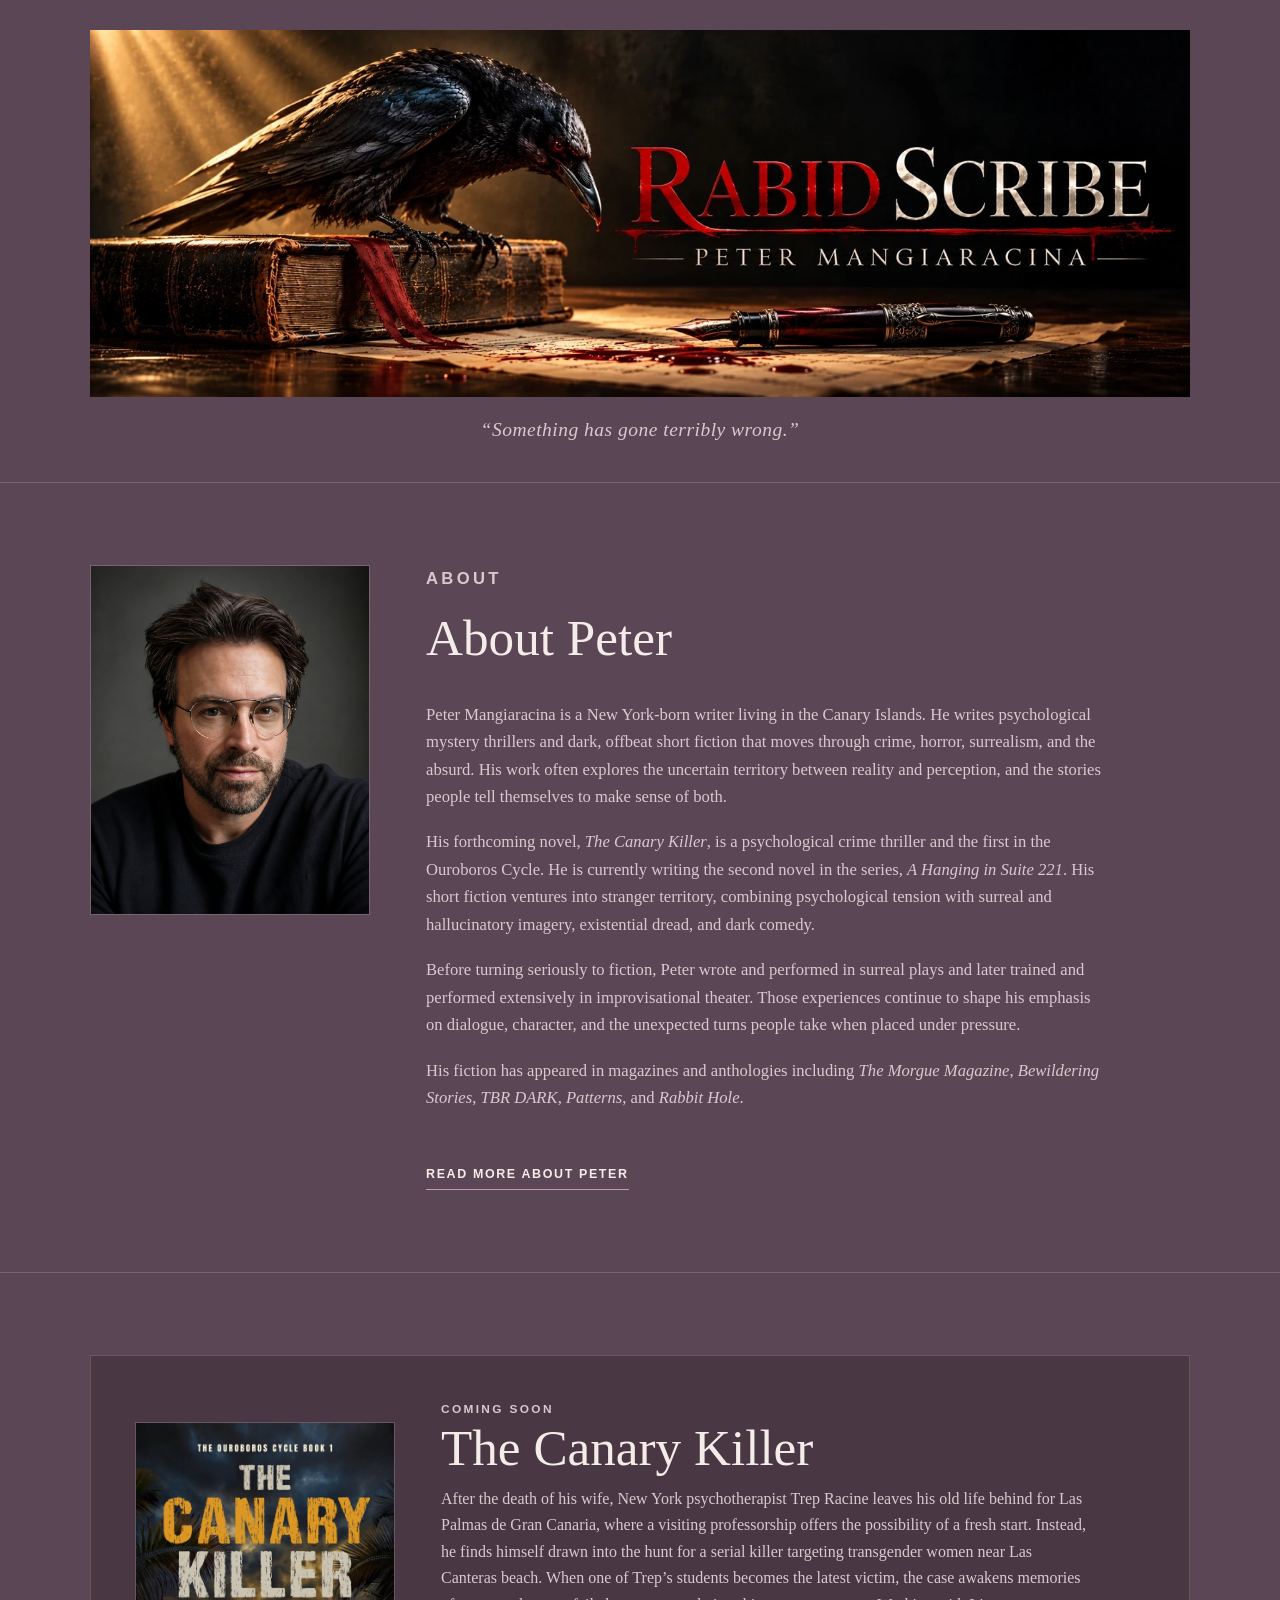
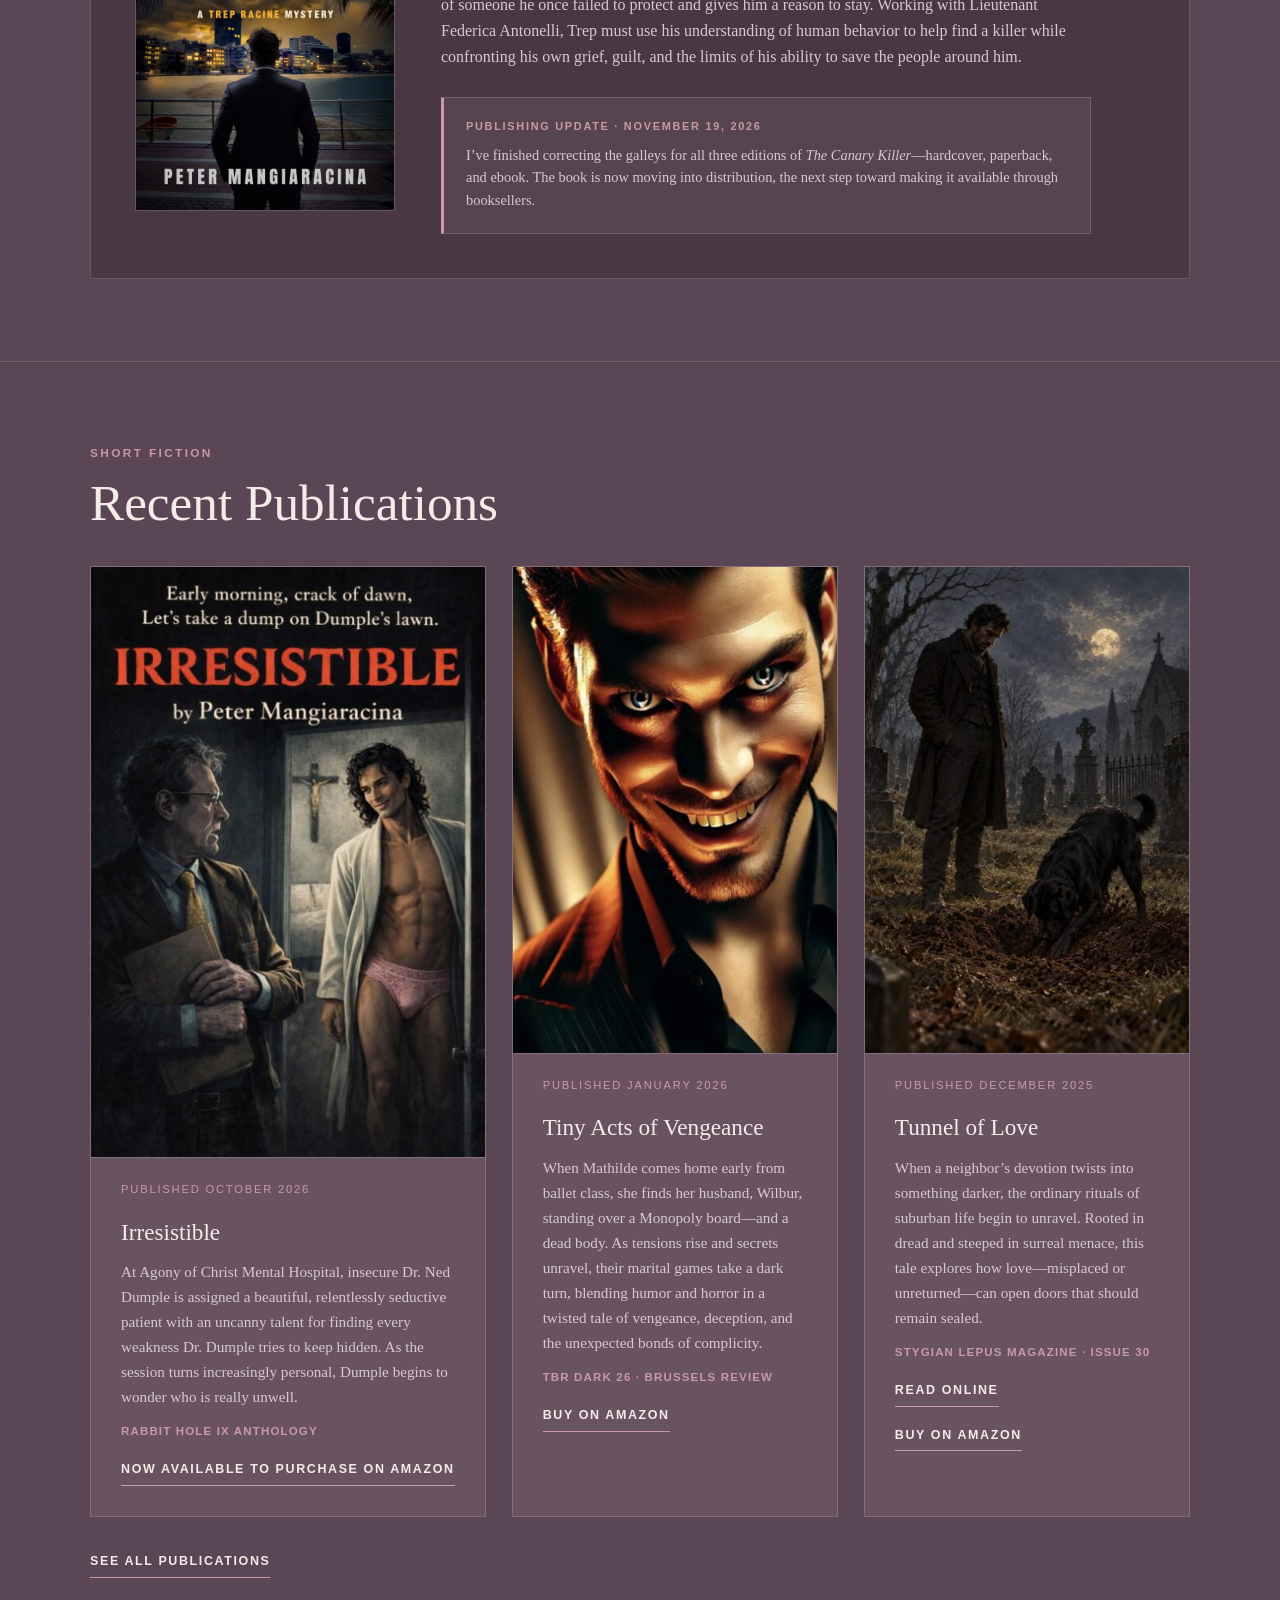
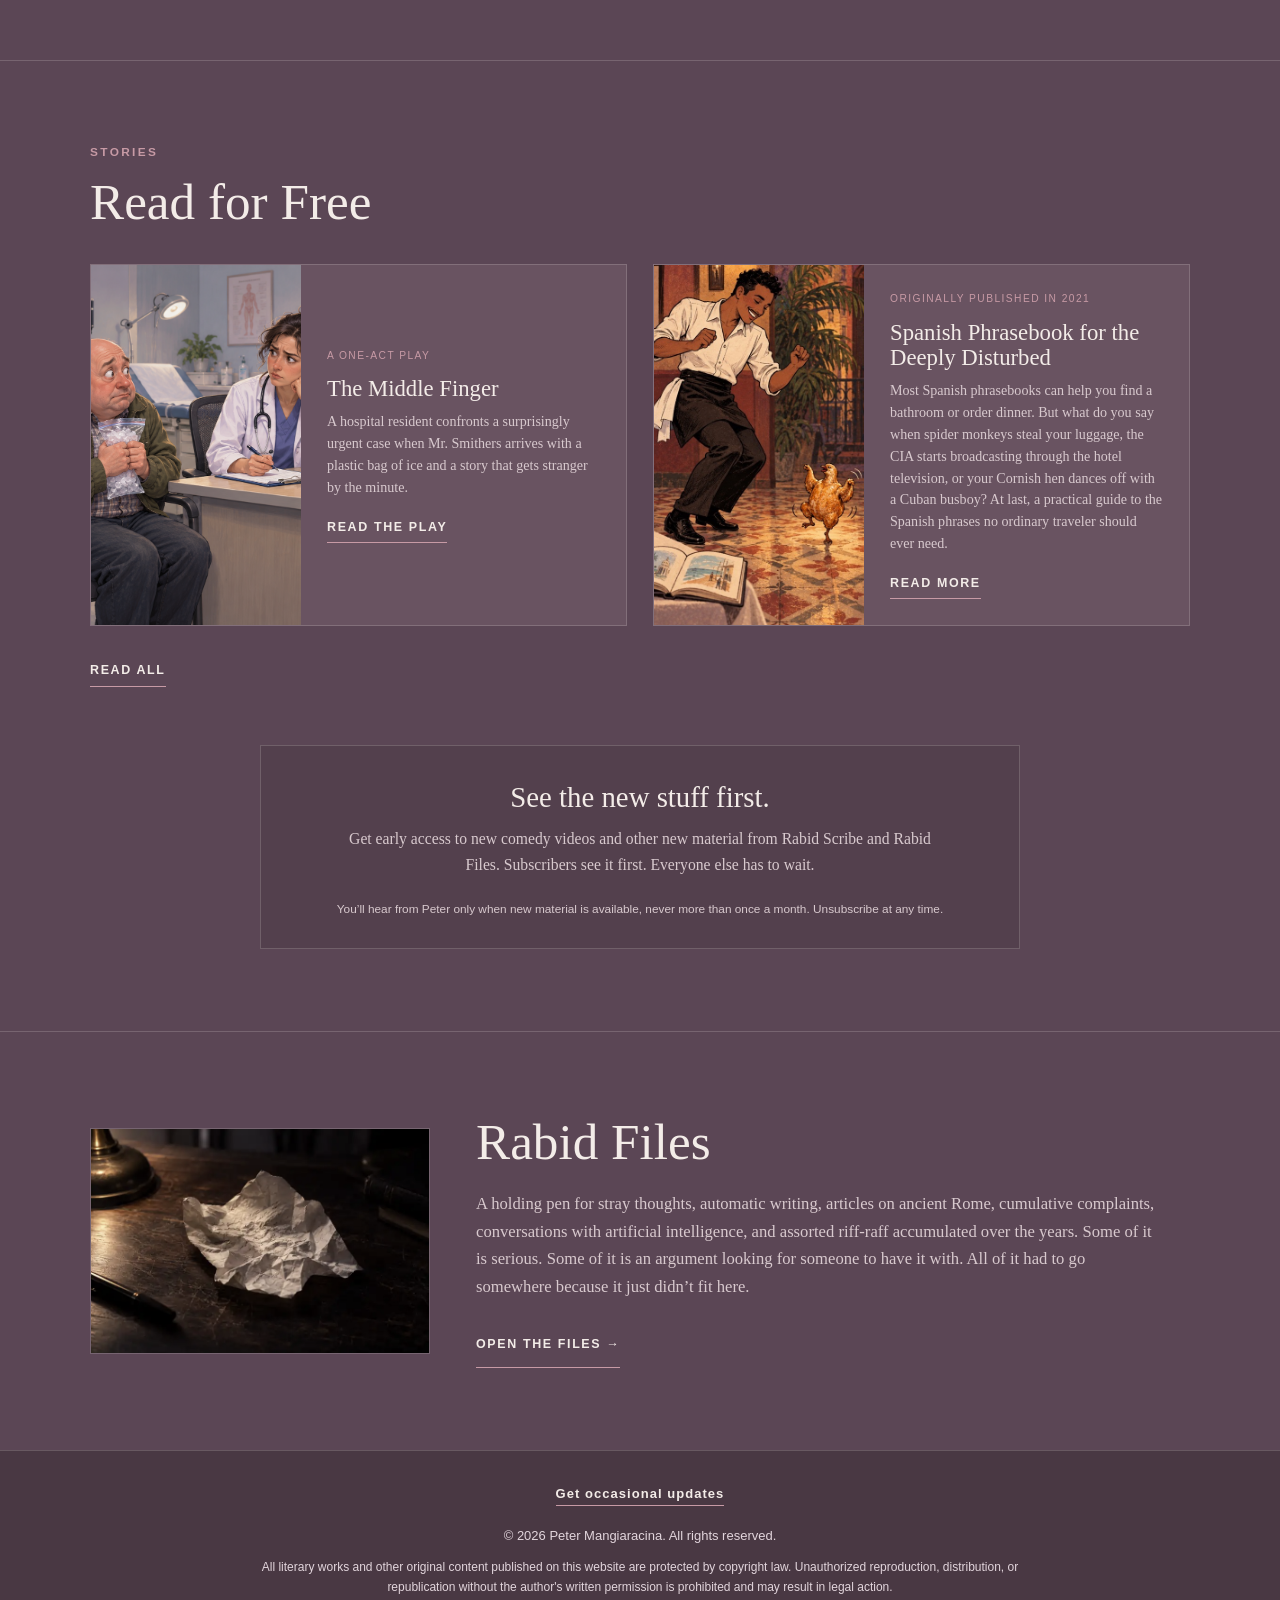
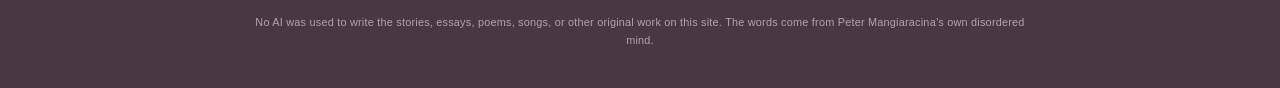
==== commit 266f5996: "Update The Canary Killer publishing news" ====
--- a/index.html
+++ b/index.html
@@ -69,9 +69,8 @@
 <h2>The Canary Killer</h2>
 <p>After the death of his wife, New York psychotherapist Trep Racine leaves his old life behind for Las Palmas de Gran Canaria, where a visiting professorship offers the possibility of a fresh start. Instead, he finds himself drawn into the hunt for a serial killer targeting transgender women near Las Canteras beach. When one of Trep’s students becomes the latest victim, the case awakens memories of someone he once failed to protect and gives him a reason to stay. Working with Lieutenant Federica Antonelli, Trep must use his understanding of human behavior to help find a killer while confronting his own grief, guilt, and the limits of his ability to save the people around him.</p>
 <aside class="publishing-update" aria-labelledby="publishing-update-title">
-<p class="publishing-update-label">Publishing Update · November 18, 2026</p>
-<p class="publishing-update-title" id="publishing-update-title"><strong>The publisher has finalized the front cover.</strong></p>
-<p class="publishing-update-copy">Next Chapter has now finalized the front cover for <em>The Canary Killer</em>, which you can see on the left. Its storm-dark palette, Las Canteras setting, and lone figure of Trep Racine capture the atmosphere of the novel beautifully. The book is moving through the final stages of publication, and I'll share further details as soon as they are confirmed.</p>
+<p class="publishing-update-label" id="publishing-update-title">Publishing Update · November 19, 2026</p>
+<p class="publishing-update-copy">I’ve finished correcting the galleys for all three editions of <em>The Canary Killer</em>—hardcover, paperback, and ebook. The book is now moving into distribution, the next step toward making it available through booksellers.</p>
 </aside>
 </div>    </div>
 </div>
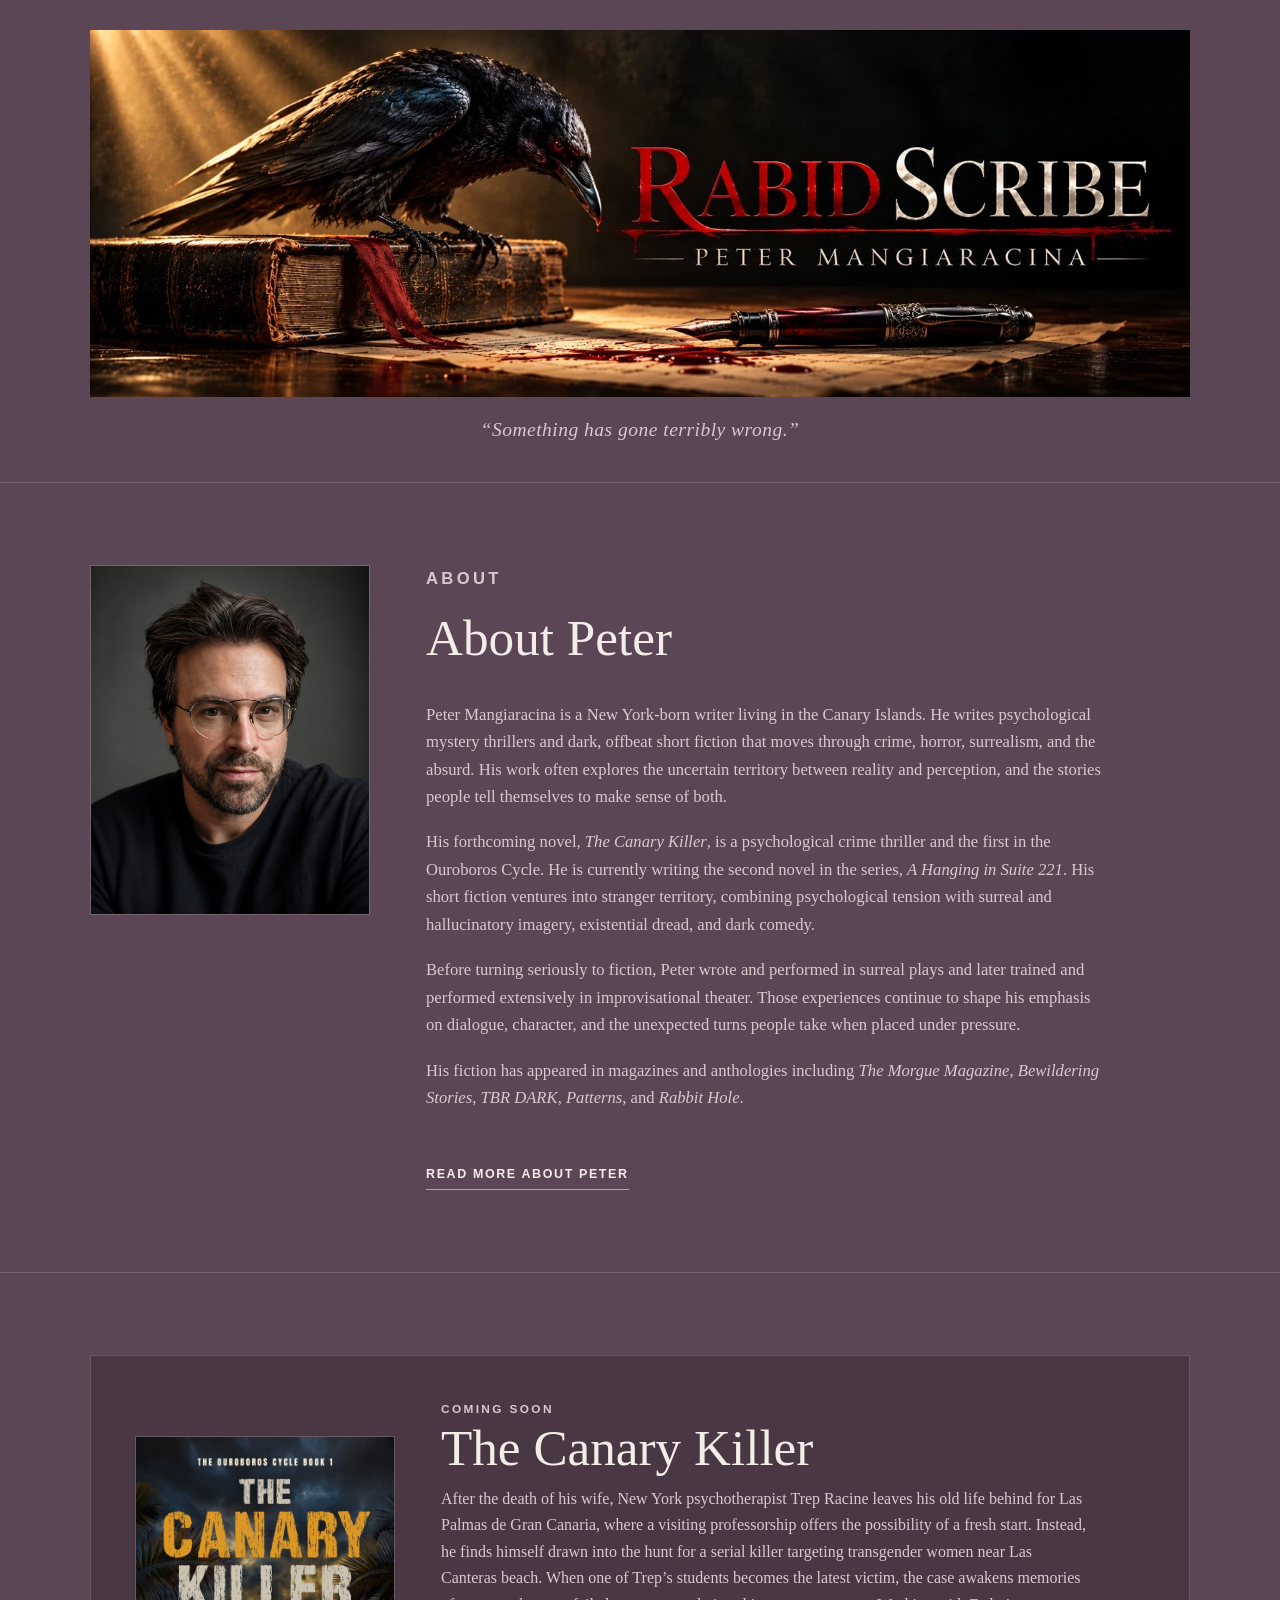
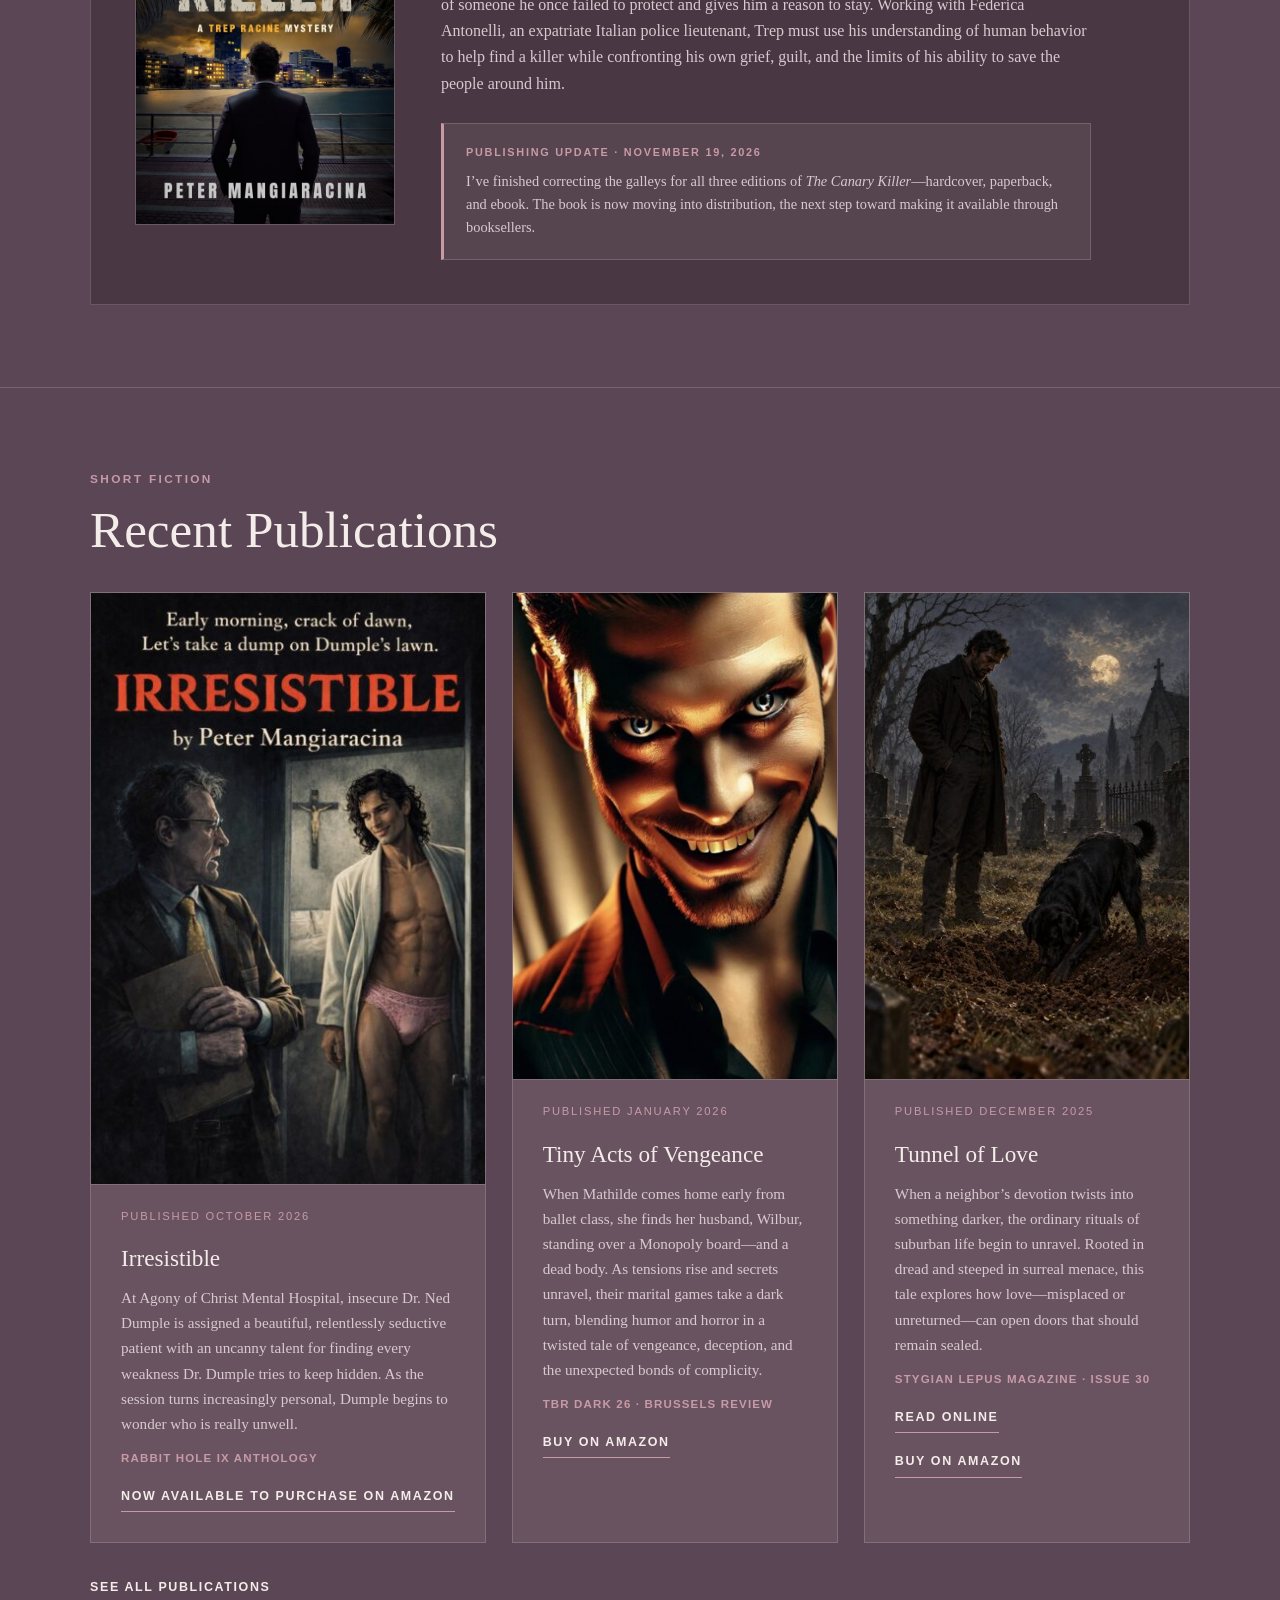
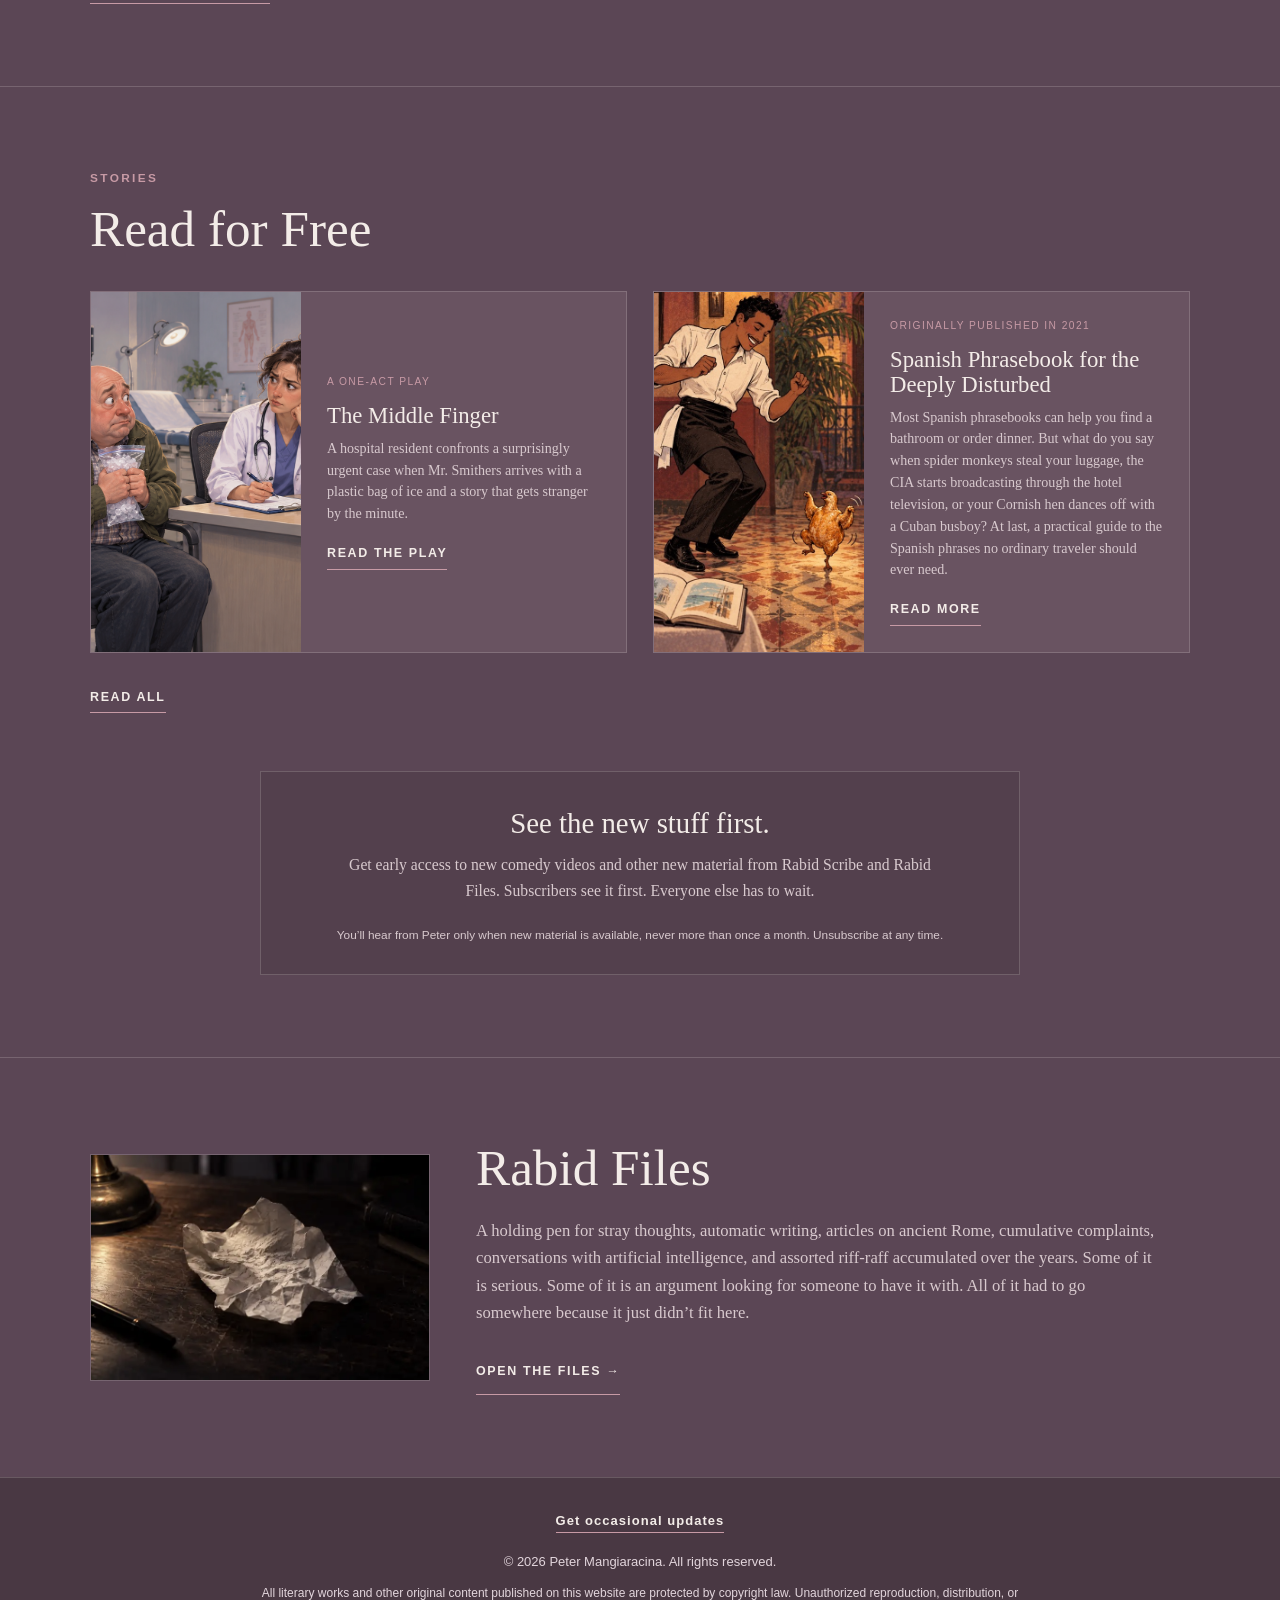
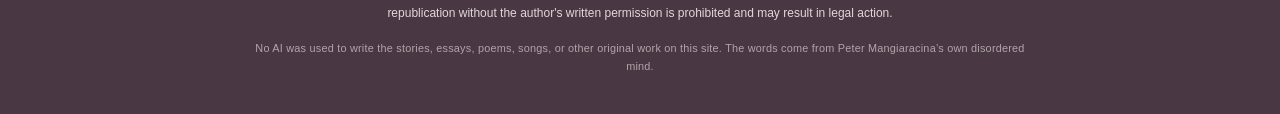
==== commit a4e28570: "Clarify Federica Antonelli’s introduction" ====
--- a/index.html
+++ b/index.html
@@ -67,7 +67,7 @@
 <div class="feature">      <img class="book-cover" src="images/the-canary-killer-final-cover.jpg" alt="The Canary Killer final cover">      <div>
 <p class="eyebrow">Coming Soon</p>
 <h2>The Canary Killer</h2>
-<p>After the death of his wife, New York psychotherapist Trep Racine leaves his old life behind for Las Palmas de Gran Canaria, where a visiting professorship offers the possibility of a fresh start. Instead, he finds himself drawn into the hunt for a serial killer targeting transgender women near Las Canteras beach. When one of Trep’s students becomes the latest victim, the case awakens memories of someone he once failed to protect and gives him a reason to stay. Working with Lieutenant Federica Antonelli, Trep must use his understanding of human behavior to help find a killer while confronting his own grief, guilt, and the limits of his ability to save the people around him.</p>
+<p>After the death of his wife, New York psychotherapist Trep Racine leaves his old life behind for Las Palmas de Gran Canaria, where a visiting professorship offers the possibility of a fresh start. Instead, he finds himself drawn into the hunt for a serial killer targeting transgender women near Las Canteras beach. When one of Trep’s students becomes the latest victim, the case awakens memories of someone he once failed to protect and gives him a reason to stay. Working with Federica Antonelli, an expatriate Italian police lieutenant, Trep must use his understanding of human behavior to help find a killer while confronting his own grief, guilt, and the limits of his ability to save the people around him.</p>
 <aside class="publishing-update" aria-labelledby="publishing-update-title">
 <p class="publishing-update-label" id="publishing-update-title">Publishing Update · November 19, 2026</p>
 <p class="publishing-update-copy">I’ve finished correcting the galleys for all three editions of <em>The Canary Killer</em>—hardcover, paperback, and ebook. The book is now moving into distribution, the next step toward making it available through booksellers.</p>
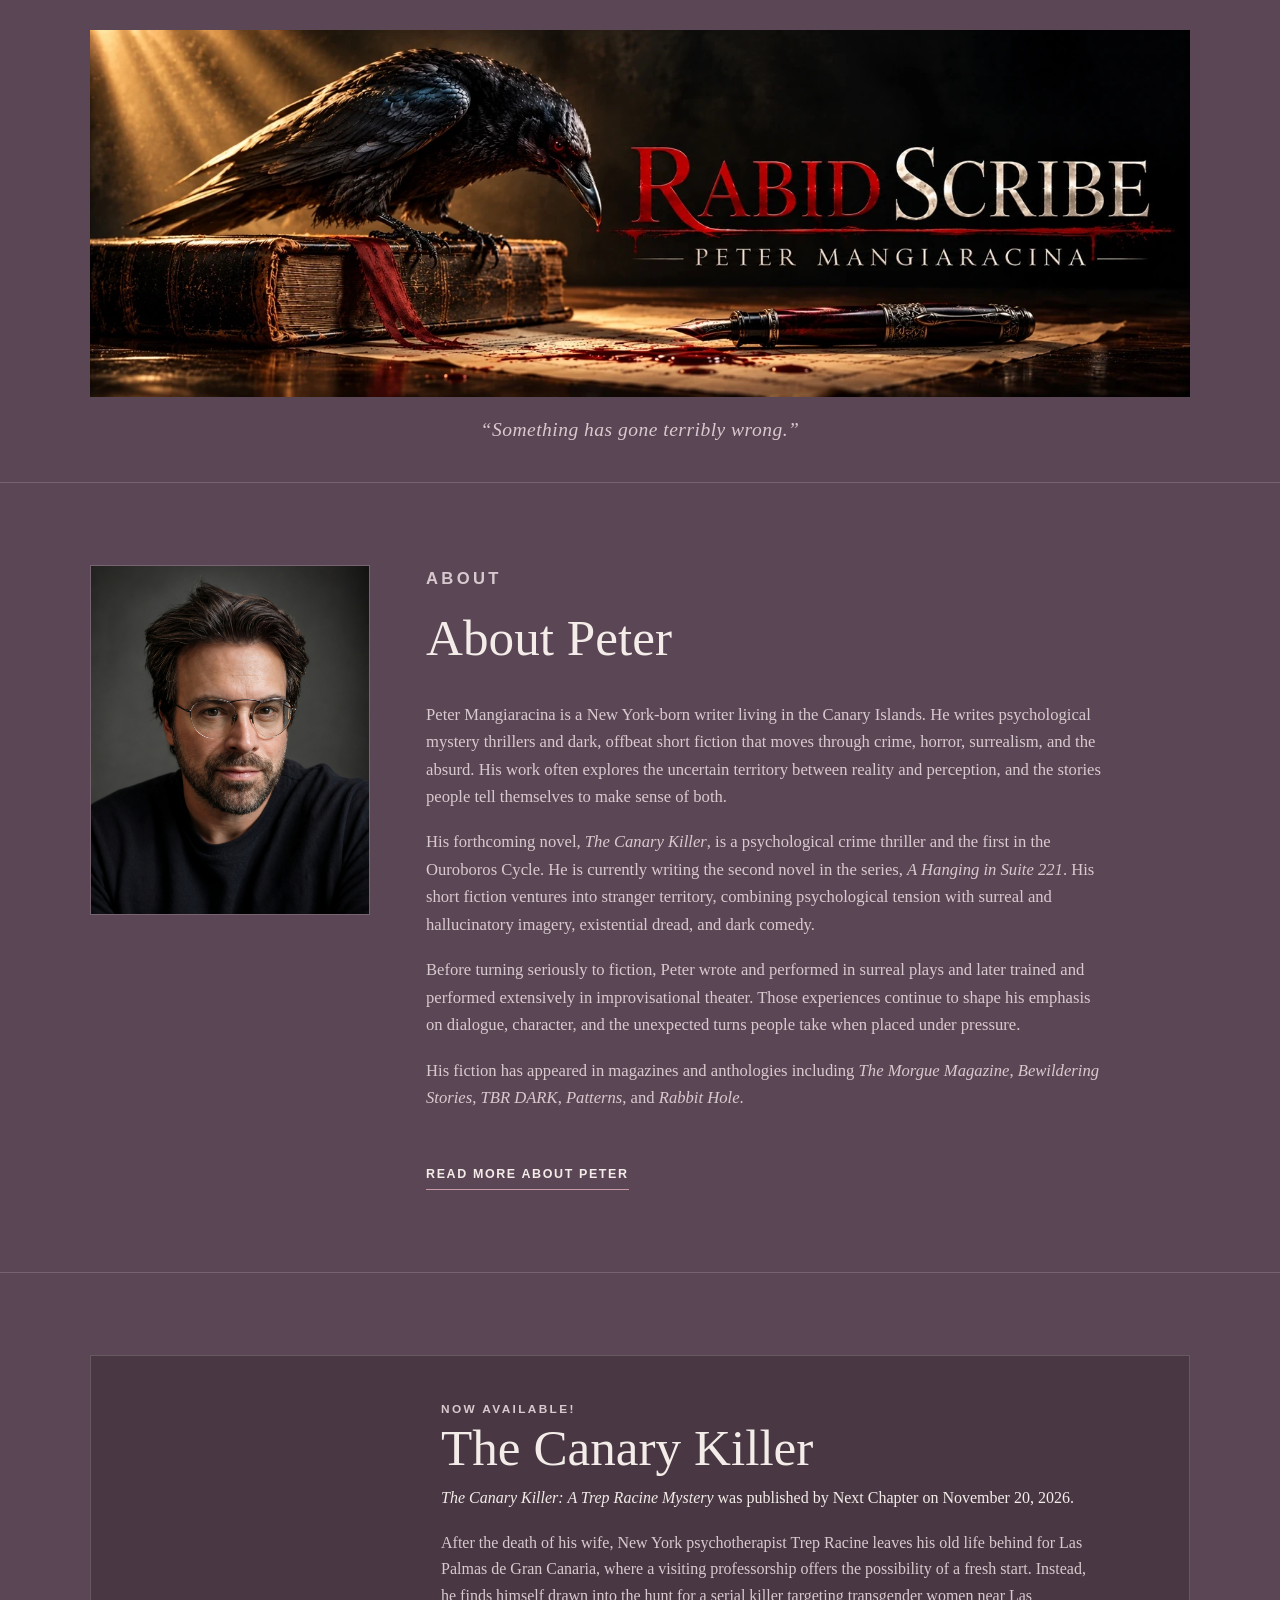
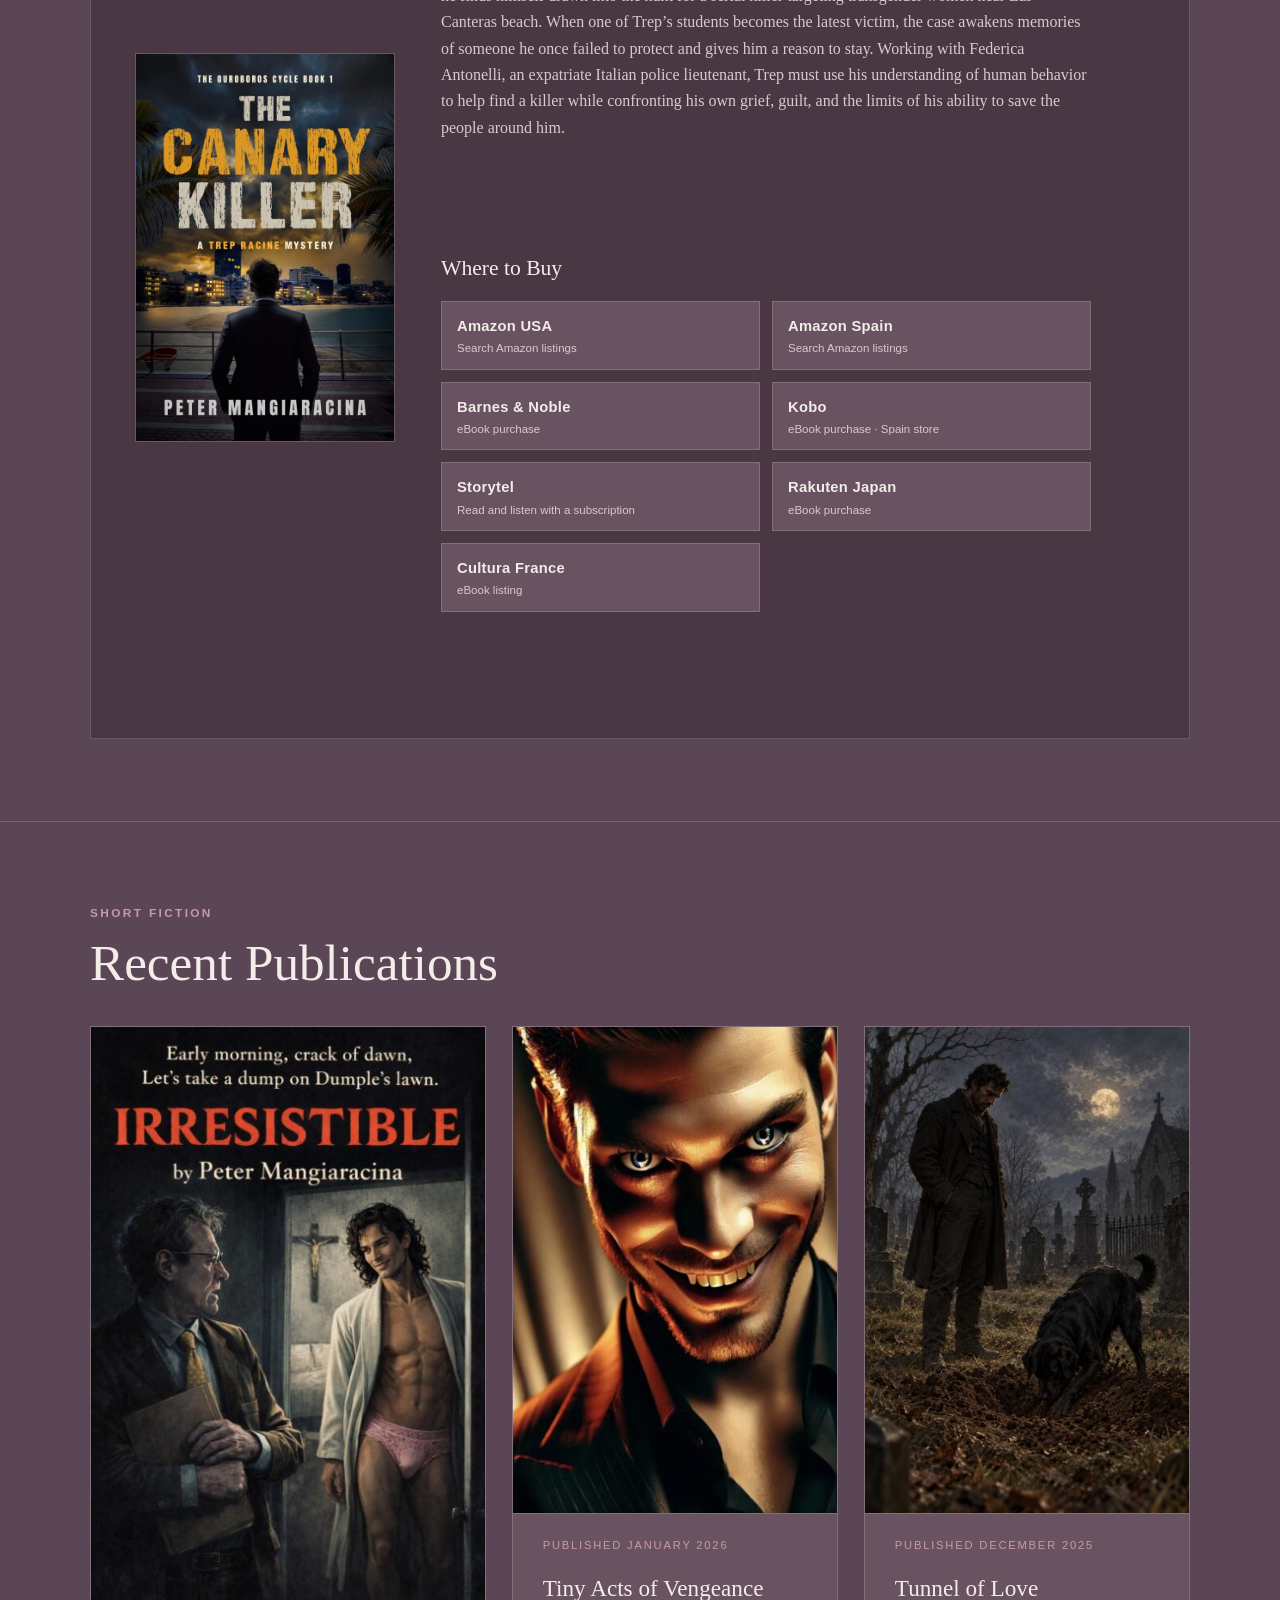
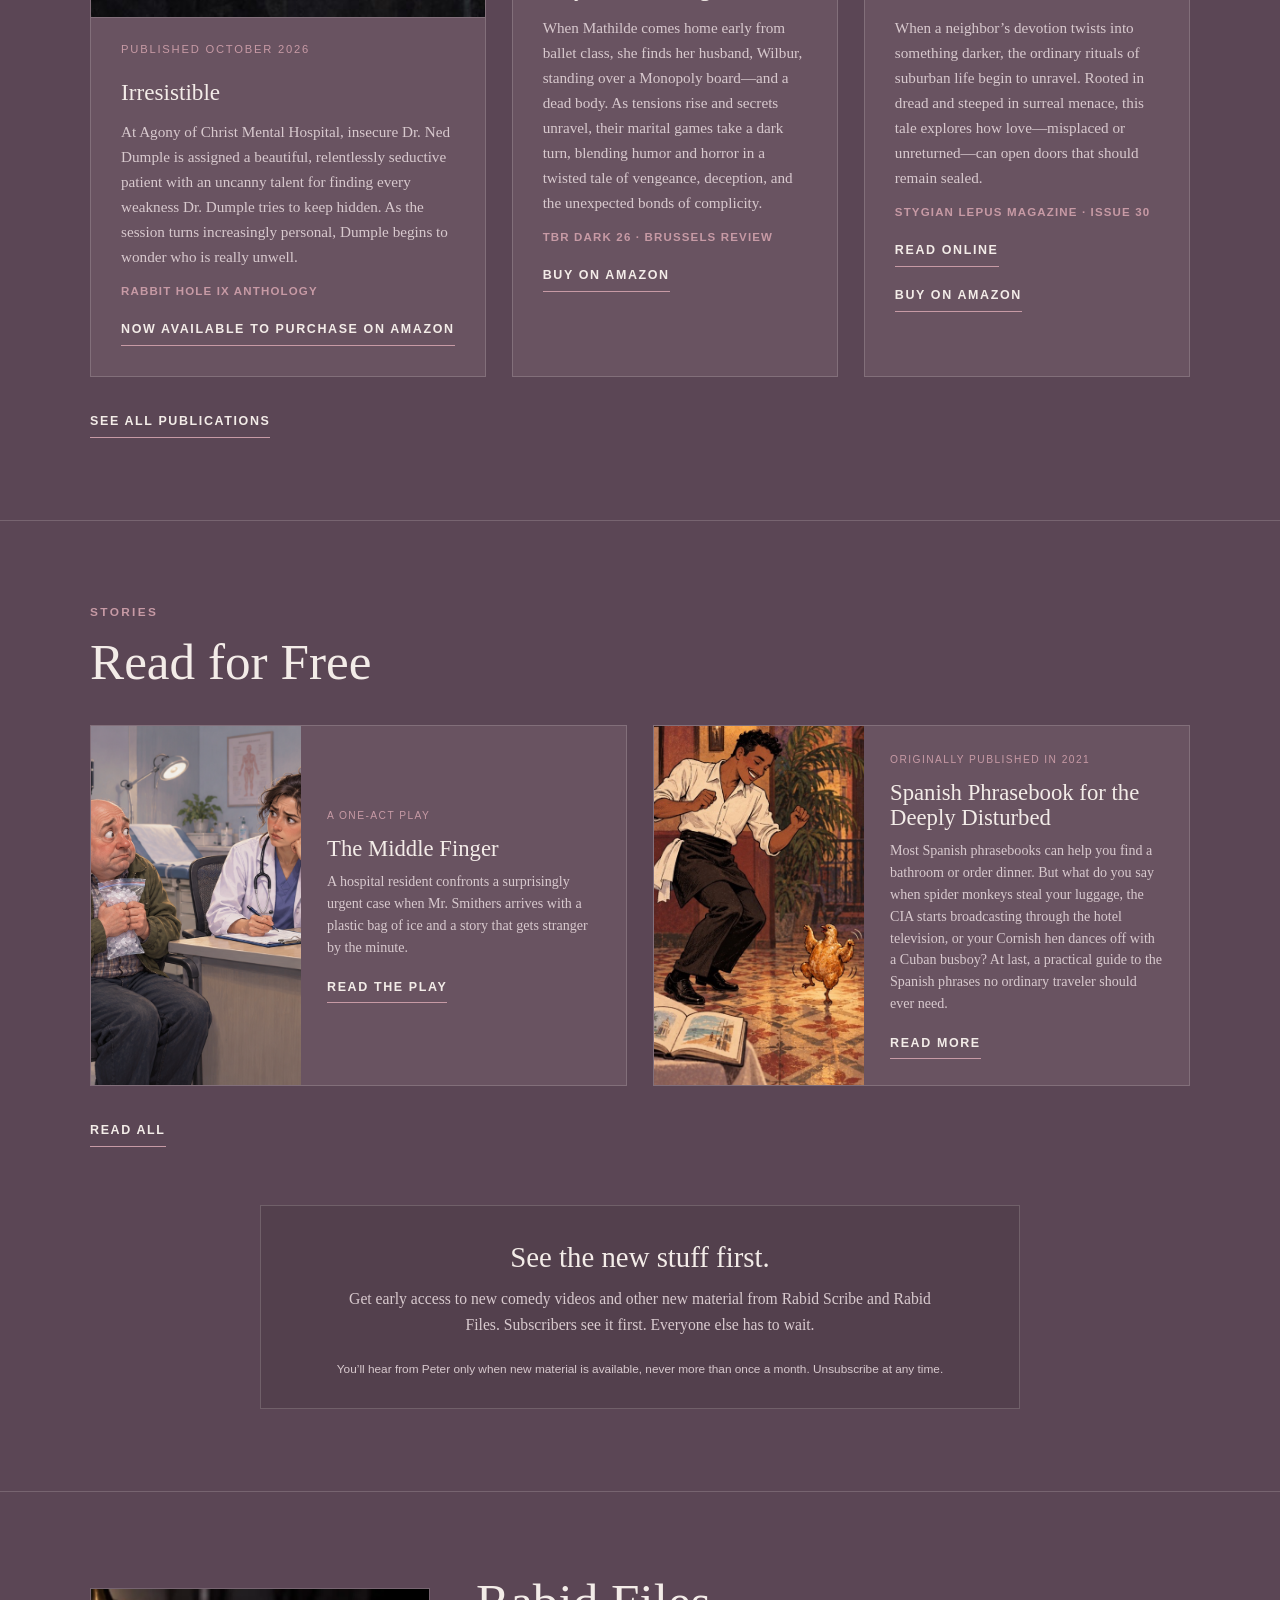
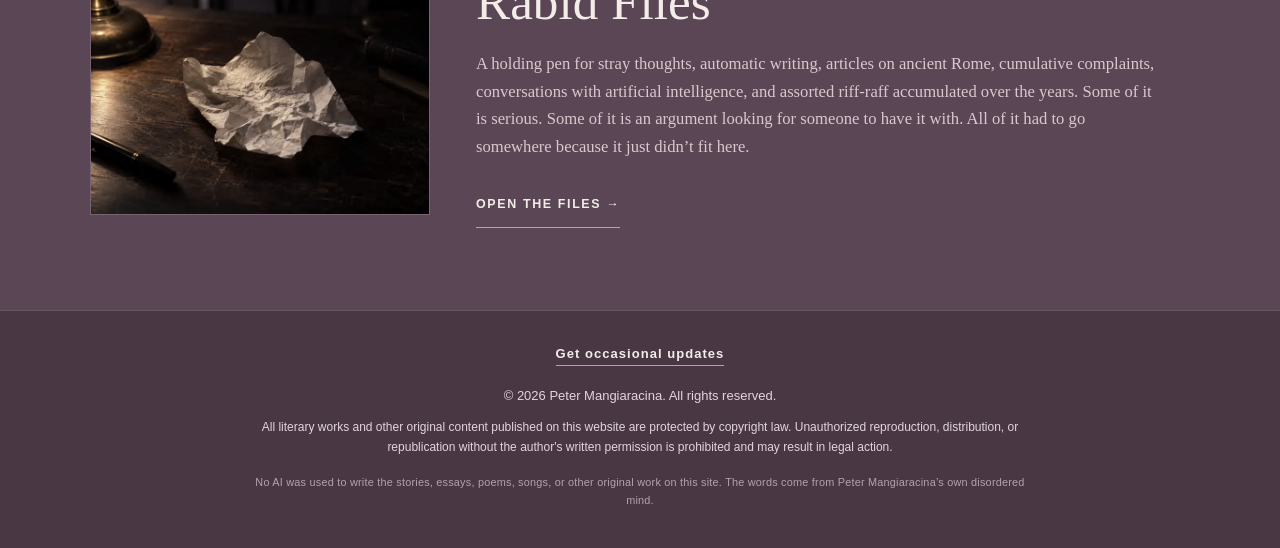
==== commit acf81e5e: "Update Canary Killer availability and retailer links" ====
--- a/index.html
+++ b/index.html
@@ -9,7 +9,7 @@
   gtag('js', new Date());
   gtag('config', 'G-Y4BEP2RV5D');
 </script>
-  <meta charset="utf-8">  <meta name="viewport" content="width=device-width,initial-scale=1">  <title>Rabid Scribe | Peter Mangiaracina</title>  <meta name="description" content="Rabid Scribe, the author website of Peter Mangiaracina.">  <style>    :root{--bg:#5b4655;--panel:#695361;--panel-dark:#493843;--text:#f3ece8;--muted:#d8c9ce;--accent:#c79aa5;--line:rgba(243,236,232,.18)}    *{box-sizing:border-box}html{scroll-behavior:smooth}body{margin:0;background:var(--bg);color:var(--text);font-family:Georgia,'Times New Roman',serif;line-height:1.65}.wrap{width:min(1100px,calc(100% - 40px));margin:0 auto}    header{padding:64px 0 52px;text-align:center;border-bottom:1px solid var(--line)}h1{margin:0;font-size:clamp(2.6rem,7vw,5.4rem);line-height:1;font-weight:500;letter-spacing:.015em}.role{margin:16px 0 0;font-family:Arial,Helvetica,sans-serif;font-size:.82rem;letter-spacing:.28em;text-transform:uppercase;color:var(--muted)}.site-motto{margin:17px 0 0;font-size:clamp(1rem,2vw,1.22rem);font-style:italic;letter-spacing:.025em;color:var(--muted)}    section{padding:82px 0}section+section{border-top:1px solid var(--line)}h2{margin:0 0 34px;font-size:clamp(2rem,4vw,3.2rem);font-weight:500;line-height:1.1}.eyebrow{margin:0 0 12px;font-family:Arial,Helvetica,sans-serif;font-size:.74rem;font-weight:700;letter-spacing:.2em;text-transform:uppercase;color:var(--accent)}    .bio{display:grid;grid-template-columns:280px 1fr;gap:56px;align-items:start}.author-photo{display:block;width:100%;aspect-ratio:4/5;object-fit:cover;border:1px solid var(--line)}.bio-copy p{max-width:680px;margin:0 0 18px;font-size:1.04rem;color:var(--muted)}    .feature{display:grid;grid-template-columns:260px 1fr;gap:46px;align-items:center;background:var(--panel-dark);padding:44px;border:1px solid var(--line)}.book-cover{display:block;width:100%;height:auto;border:1px solid var(--line)}.feature h2{margin-bottom:10px}.pubdate{margin:0 0 20px!important;font-family:Arial,Helvetica,sans-serif;font-size:.78rem;font-weight:700;letter-spacing:.14em;text-transform:uppercase;color:var(--accent)!important}.feature p{margin:0;max-width:650px;color:var(--muted)}.publishing-update{max-width:650px;margin-top:26px;padding:20px 22px 21px;background:rgba(105,83,97,.42);border:1px solid var(--line);border-left:3px solid var(--accent)}.feature .publishing-update-label{margin:0 0 8px;font-family:Arial,Helvetica,sans-serif;font-size:.68rem;font-weight:700;letter-spacing:.16em;text-transform:uppercase;color:var(--accent)}.feature .publishing-update-title{margin:0 0 7px;color:var(--text);font-size:1.04rem;line-height:1.4}.feature .publishing-update-copy{margin:0;color:var(--muted);font-size:.9rem;line-height:1.58}    .grid{display:grid;grid-template-columns:repeat(3,1fr);gap:26px}.card{min-height:230px;padding:30px;background:var(--panel);border:1px solid var(--line);display:flex;flex-direction:column;justify-content:flex-end}.card .kind{margin-bottom:auto;font-family:Arial,Helvetica,sans-serif;font-size:.7rem;letter-spacing:.16em;text-transform:uppercase;color:var(--accent)}.card h3{margin:38px 0 8px;font-size:1.45rem;font-weight:500}.card p{margin:0;color:var(--muted);font-size:.95rem}.card-image{display:block;flex:0 0 auto;width:calc(100% + 60px);height:auto;margin:-30px -30px 0;object-fit:contain;border-bottom:1px solid var(--line)}.publication-card{display:block;padding:0 30px 30px}.publication-card .card-image{margin:0 -30px}.publication-card .kind{display:block;margin:22px 0 0}.publication-card h3{margin:14px 0 8px}.publication-card .venue{margin-top:13px;font-family:Arial,Helvetica,sans-serif;font-size:.72rem;font-weight:700;letter-spacing:.1em;text-transform:uppercase;color:var(--accent)}.publication-card .availability{margin-top:10px;font-size:.88rem}.publication-card .more{display:block;width:max-content;margin-top:18px}.free-read-grid{display:grid;grid-template-columns:repeat(2,minmax(0,1fr));gap:26px}.free-read-card{display:grid;grid-template-columns:210px minmax(0,1fr);align-items:stretch;min-height:250px;background:var(--panel);border:1px solid var(--line);overflow:hidden}.free-read-image{display:block;width:100%;height:100%;min-height:100%;object-fit:cover;object-position:center}.free-read-copy{display:flex;flex-direction:column;align-items:flex-start;justify-content:center;padding:26px}.free-read-copy .kind{font-family:Arial,Helvetica,sans-serif;font-size:.64rem;letter-spacing:.14em;text-transform:uppercase;color:var(--accent)}.free-read-copy h3{margin:12px 0 10px;font-size:1.42rem;font-weight:500;line-height:1.1}.free-read-copy p{margin:0;color:var(--muted);font-size:.88rem;line-height:1.55}.free-read-copy .more{margin-top:18px}.more[aria-disabled=true]{pointer-events:none}    .more{display:inline-block;margin-top:34px;color:var(--text);font-family:Arial,Helvetica,sans-serif;font-size:.78rem;font-weight:700;letter-spacing:.13em;text-transform:uppercase;text-decoration:none;border-bottom:1px solid var(--accent);padding-bottom:5px}footer{border-top:1px solid var(--line);padding:40px 0 52px;text-align:center;color:var(--muted);font-family:Arial,Helvetica,sans-serif;font-size:.78rem}.ai-writing-note{max-width:780px;margin:14px auto 0;font-size:.68rem;line-height:1.65;letter-spacing:.02em;opacity:.68}    @media(max-width:820px){.free-read-grid{grid-template-columns:1fr}.free-read-card{grid-template-columns:210px minmax(0,1fr)}}    @media(max-width:720px){.wrap{width:min(100% - 30px,1100px)}header{padding:48px 0 40px}section{padding:62px 0}.bio,.feature{grid-template-columns:1fr;gap:30px}.author-photo{max-width:320px;margin-left:auto;margin-right:auto}.feature{padding:28px}.book-cover{max-width:260px;margin-left:auto;margin-right:auto}.publishing-update{padding:18px 19px 19px}.grid{grid-template-columns:1fr;gap:20px}.card{min-height:190px}}    @media(max-width:480px){.free-read-card{grid-template-columns:1fr}.free-read-image{width:100%;height:auto;aspect-ratio:1}.free-read-copy{padding:26px}}  
+  <meta charset="utf-8">  <meta name="viewport" content="width=device-width,initial-scale=1">  <title>Rabid Scribe | Peter Mangiaracina</title>  <meta name="description" content="Rabid Scribe, the author website of Peter Mangiaracina.">  <style>    :root{--bg:#5b4655;--panel:#695361;--panel-dark:#493843;--text:#f3ece8;--muted:#d8c9ce;--accent:#c79aa5;--line:rgba(243,236,232,.18)}    *{box-sizing:border-box}html{scroll-behavior:smooth}body{margin:0;background:var(--bg);color:var(--text);font-family:Georgia,'Times New Roman',serif;line-height:1.65}.wrap{width:min(1100px,calc(100% - 40px));margin:0 auto}    header{padding:64px 0 52px;text-align:center;border-bottom:1px solid var(--line)}h1{margin:0;font-size:clamp(2.6rem,7vw,5.4rem);line-height:1;font-weight:500;letter-spacing:.015em}.role{margin:16px 0 0;font-family:Arial,Helvetica,sans-serif;font-size:.82rem;letter-spacing:.28em;text-transform:uppercase;color:var(--muted)}.site-motto{margin:17px 0 0;font-size:clamp(1rem,2vw,1.22rem);font-style:italic;letter-spacing:.025em;color:var(--muted)}    section{padding:82px 0}section+section{border-top:1px solid var(--line)}h2{margin:0 0 34px;font-size:clamp(2rem,4vw,3.2rem);font-weight:500;line-height:1.1}.eyebrow{margin:0 0 12px;font-family:Arial,Helvetica,sans-serif;font-size:.74rem;font-weight:700;letter-spacing:.2em;text-transform:uppercase;color:var(--accent)}    .bio{display:grid;grid-template-columns:280px 1fr;gap:56px;align-items:start}.author-photo{display:block;width:100%;aspect-ratio:4/5;object-fit:cover;border:1px solid var(--line)}.bio-copy p{max-width:680px;margin:0 0 18px;font-size:1.04rem;color:var(--muted)}    .feature{display:grid;grid-template-columns:260px 1fr;gap:46px;align-items:center;background:var(--panel-dark);padding:44px;border:1px solid var(--line)}.book-cover{display:block;width:100%;height:auto;border:1px solid var(--line)}.feature h2{margin-bottom:10px}.pubdate{margin:0 0 20px!important;font-family:Arial,Helvetica,sans-serif;font-size:.78rem;font-weight:700;letter-spacing:.14em;text-transform:uppercase;color:var(--accent)!important}.feature p{margin:0;max-width:650px;color:var(--muted)}.publication-date{margin:0 0 20px!important;color:var(--text)!important;font-size:1rem;line-height:1.5}.where-to-buy{max-width:650px;margin-top:28px}.where-to-buy h3{margin:0 0 14px;font-size:1.35rem;font-weight:500}.retailer-grid{display:grid;grid-template-columns:repeat(auto-fit,minmax(min(100%,210px),1fr));gap:12px}.retailer-link{display:flex;min-height:68px;flex-direction:column;justify-content:center;gap:3px;padding:12px 15px;background:var(--panel);border:1px solid var(--line);color:var(--text);text-decoration:none;transition:background-color .15s ease,border-color .15s ease}.retailer-link:hover{background:var(--panel-dark);border-color:var(--accent)}.retailer-link:focus-visible{outline:2px solid var(--accent);outline-offset:3px}.retailer-link span{font-family:Arial,Helvetica,sans-serif;font-size:.92rem;font-weight:700;letter-spacing:.02em}.retailer-link small{color:var(--muted);font-family:Arial,Helvetica,sans-serif;font-size:.72rem;line-height:1.35}@media(prefers-reduced-motion:reduce){.retailer-link{transition:none}}.publishing-update{max-width:650px;margin-top:26px;padding:20px 22px 21px;background:rgba(105,83,97,.42);border:1px solid var(--line);border-left:3px solid var(--accent)}.feature .publishing-update-label{margin:0 0 8px;font-family:Arial,Helvetica,sans-serif;font-size:.68rem;font-weight:700;letter-spacing:.16em;text-transform:uppercase;color:var(--accent)}.feature .publishing-update-title{margin:0 0 7px;color:var(--text);font-size:1.04rem;line-height:1.4}.feature .publishing-update-copy{margin:0;color:var(--muted);font-size:.9rem;line-height:1.58}    .grid{display:grid;grid-template-columns:repeat(3,1fr);gap:26px}.card{min-height:230px;padding:30px;background:var(--panel);border:1px solid var(--line);display:flex;flex-direction:column;justify-content:flex-end}.card .kind{margin-bottom:auto;font-family:Arial,Helvetica,sans-serif;font-size:.7rem;letter-spacing:.16em;text-transform:uppercase;color:var(--accent)}.card h3{margin:38px 0 8px;font-size:1.45rem;font-weight:500}.card p{margin:0;color:var(--muted);font-size:.95rem}.card-image{display:block;flex:0 0 auto;width:calc(100% + 60px);height:auto;margin:-30px -30px 0;object-fit:contain;border-bottom:1px solid var(--line)}.publication-card{display:block;padding:0 30px 30px}.publication-card .card-image{margin:0 -30px}.publication-card .kind{display:block;margin:22px 0 0}.publication-card h3{margin:14px 0 8px}.publication-card .venue{margin-top:13px;font-family:Arial,Helvetica,sans-serif;font-size:.72rem;font-weight:700;letter-spacing:.1em;text-transform:uppercase;color:var(--accent)}.publication-card .availability{margin-top:10px;font-size:.88rem}.publication-card .more{display:block;width:max-content;margin-top:18px}.free-read-grid{display:grid;grid-template-columns:repeat(2,minmax(0,1fr));gap:26px}.free-read-card{display:grid;grid-template-columns:210px minmax(0,1fr);align-items:stretch;min-height:250px;background:var(--panel);border:1px solid var(--line);overflow:hidden}.free-read-image{display:block;width:100%;height:100%;min-height:100%;object-fit:cover;object-position:center}.free-read-copy{display:flex;flex-direction:column;align-items:flex-start;justify-content:center;padding:26px}.free-read-copy .kind{font-family:Arial,Helvetica,sans-serif;font-size:.64rem;letter-spacing:.14em;text-transform:uppercase;color:var(--accent)}.free-read-copy h3{margin:12px 0 10px;font-size:1.42rem;font-weight:500;line-height:1.1}.free-read-copy p{margin:0;color:var(--muted);font-size:.88rem;line-height:1.55}.free-read-copy .more{margin-top:18px}.more[aria-disabled=true]{pointer-events:none}    .more{display:inline-block;margin-top:34px;color:var(--text);font-family:Arial,Helvetica,sans-serif;font-size:.78rem;font-weight:700;letter-spacing:.13em;text-transform:uppercase;text-decoration:none;border-bottom:1px solid var(--accent);padding-bottom:5px}footer{border-top:1px solid var(--line);padding:40px 0 52px;text-align:center;color:var(--muted);font-family:Arial,Helvetica,sans-serif;font-size:.78rem}.ai-writing-note{max-width:780px;margin:14px auto 0;font-size:.68rem;line-height:1.65;letter-spacing:.02em;opacity:.68}    @media(max-width:820px){.free-read-grid{grid-template-columns:1fr}.free-read-card{grid-template-columns:210px minmax(0,1fr)}}    @media(max-width:720px){.wrap{width:min(100% - 30px,1100px)}header{padding:48px 0 40px}section{padding:62px 0}.bio,.feature{grid-template-columns:1fr;gap:30px}.author-photo{max-width:320px;margin-left:auto;margin-right:auto}.feature{padding:28px}.book-cover{max-width:260px;margin-left:auto;margin-right:auto}.publishing-update{padding:18px 19px 19px}.grid{grid-template-columns:1fr;gap:20px}.card{min-height:190px}}    @media(max-width:480px){.free-read-card{grid-template-columns:1fr}.free-read-image{width:100%;height:auto;aspect-ratio:1}.free-read-copy{padding:26px}}  
     /* Homepage banner: preserve the complete approved artwork at all widths. */
     .home-banner{display:block;width:100%;height:auto;object-fit:contain}
     .visually-hidden{position:absolute;width:1px;height:1px;padding:0;margin:-1px;overflow:hidden;clip:rect(0,0,0,0);white-space:nowrap;border:0}
@@ -65,13 +65,22 @@
 </section>    <section>
 <div class="wrap">
 <div class="feature">      <img class="book-cover" src="images/the-canary-killer-final-cover.jpg" alt="The Canary Killer final cover">      <div>
-<p class="eyebrow">Coming Soon</p>
+<p class="eyebrow">NOW AVAILABLE!</p>
 <h2>The Canary Killer</h2>
+<p class="publication-date"><em>The Canary Killer: A Trep Racine Mystery</em> was published by Next Chapter on November 20, 2026.</p>
 <p>After the death of his wife, New York psychotherapist Trep Racine leaves his old life behind for Las Palmas de Gran Canaria, where a visiting professorship offers the possibility of a fresh start. Instead, he finds himself drawn into the hunt for a serial killer targeting transgender women near Las Canteras beach. When one of Trep’s students becomes the latest victim, the case awakens memories of someone he once failed to protect and gives him a reason to stay. Working with Federica Antonelli, an expatriate Italian police lieutenant, Trep must use his understanding of human behavior to help find a killer while confronting his own grief, guilt, and the limits of his ability to save the people around him.</p>
-<aside class="publishing-update" aria-labelledby="publishing-update-title">
-<p class="publishing-update-label" id="publishing-update-title">Publishing Update · November 19, 2026</p>
-<p class="publishing-update-copy">I’ve finished correcting the galleys for all three editions of <em>The Canary Killer</em>—hardcover, paperback, and ebook. The book is now moving into distribution, the next step toward making it available through booksellers.</p>
-</aside>
+<section class="where-to-buy" aria-labelledby="where-to-buy-title">
+<h3 id="where-to-buy-title">Where to Buy</h3>
+<div class="retailer-grid">
+<a class="retailer-link" href="https://www.amazon.com/s?k=The+Canary+Killer+Peter+Mangiaracina" target="_blank" rel="noopener noreferrer"><span>Amazon USA</span><small>Search Amazon listings</small></a>
+<a class="retailer-link" href="https://www.amazon.es/s?k=The+Canary+Killer+Peter+Mangiaracina" target="_blank" rel="noopener noreferrer"><span>Amazon Spain</span><small>Search Amazon listings</small></a>
+<a class="retailer-link" href="https://www.barnesandnoble.com/w/the-canary-killer-peter-mangiaracina/1152056239?ean=2940183861167" target="_blank" rel="noopener noreferrer"><span>Barnes &amp; Noble</span><small>eBook purchase</small></a>
+<a class="retailer-link" href="https://www.kobo.com/es/en/ebook/the-canary-killer" target="_blank" rel="noopener noreferrer"><span>Kobo</span><small>eBook purchase · Spain store</small></a>
+<a class="retailer-link" href="https://www.storytel.com/tv/books/the-canary-killer-a-trep-racine-mystery-15719564" target="_blank" rel="noopener noreferrer"><span>Storytel</span><small>Read and listen with a subscription</small></a>
+<a class="retailer-link" href="https://books.rakuten.co.jp/rk/3ef271c2f4483392925723f589cd6576/" target="_blank" rel="noopener noreferrer"><span>Rakuten Japan</span><small>eBook purchase</small></a>
+<a class="retailer-link" href="https://www.cultura.com/p-the-canary-killer-a-trep-racine-mystery-the-ouroboros-cycle-1-13582985.html" target="_blank" rel="noopener noreferrer"><span>Cultura France</span><small>eBook listing</small></a>
+</div>
+</section>
 </div>    </div>
 </div>
 </section>    <section>
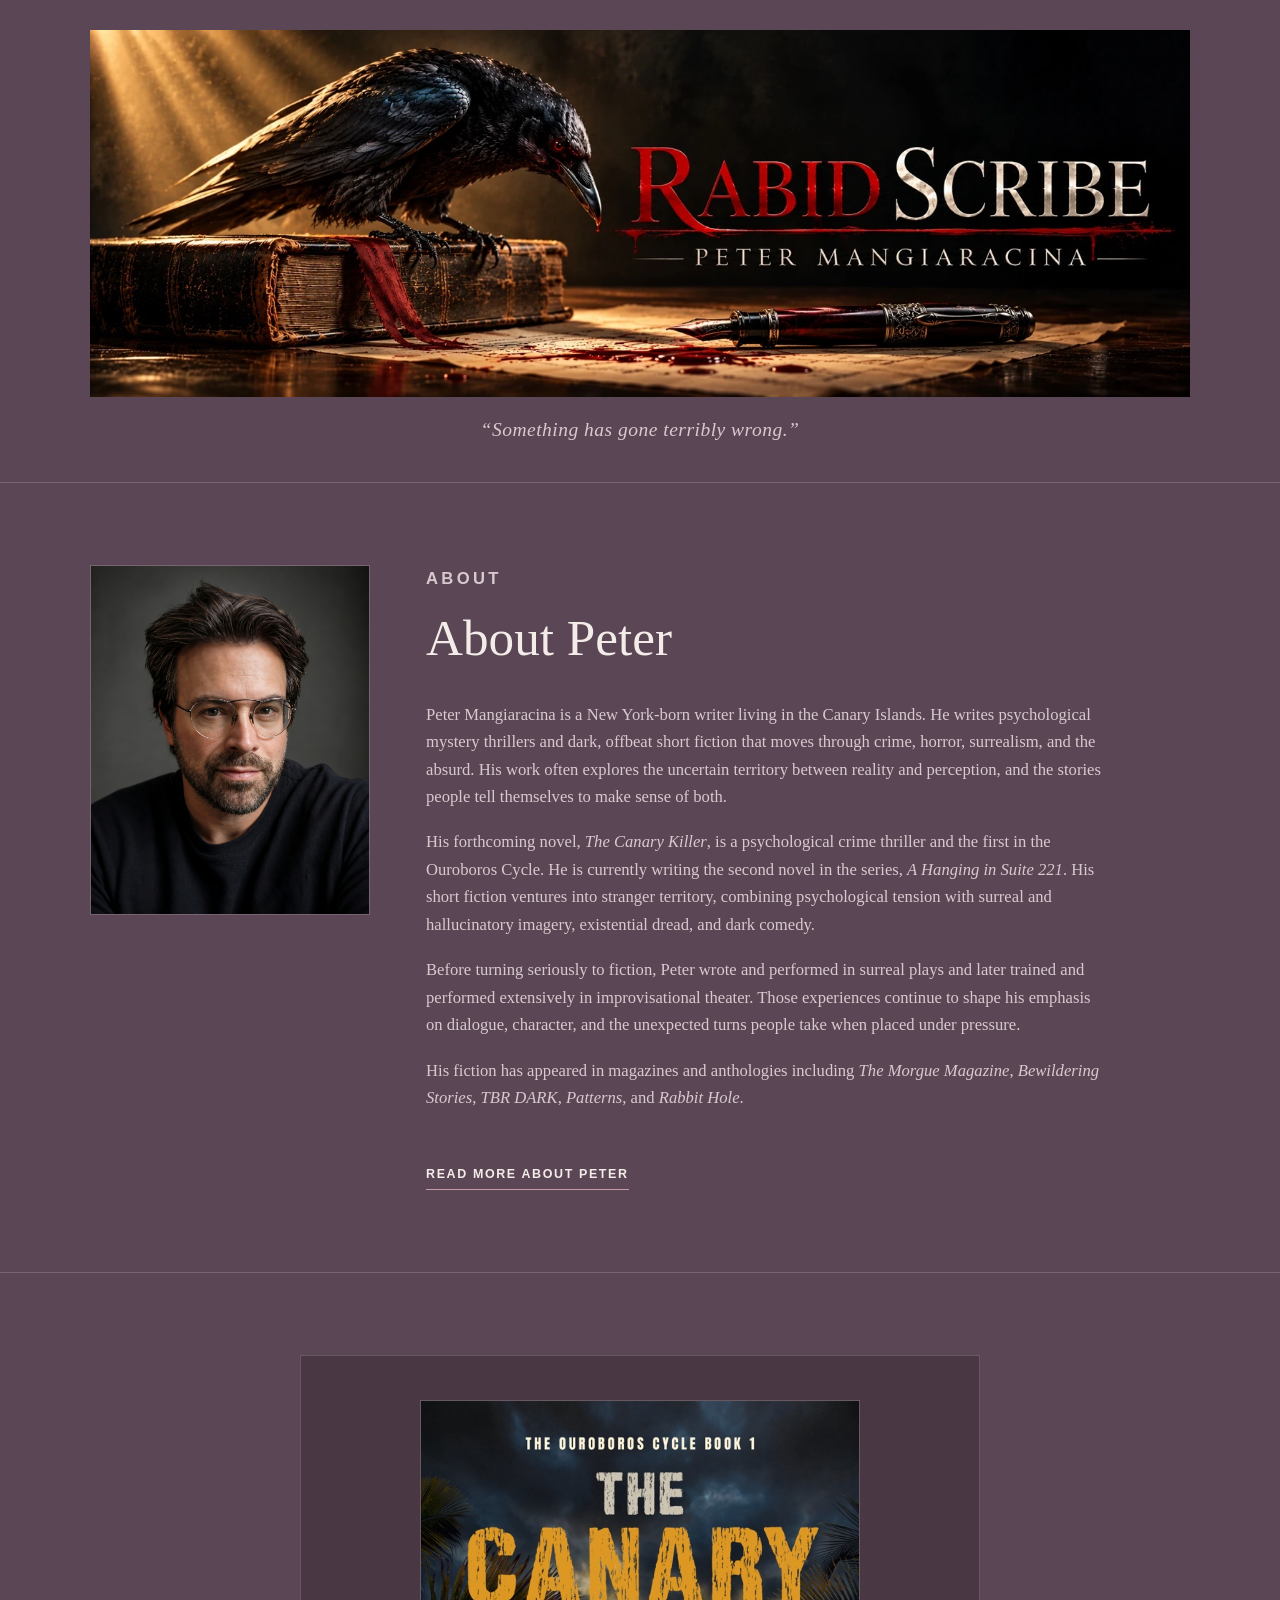
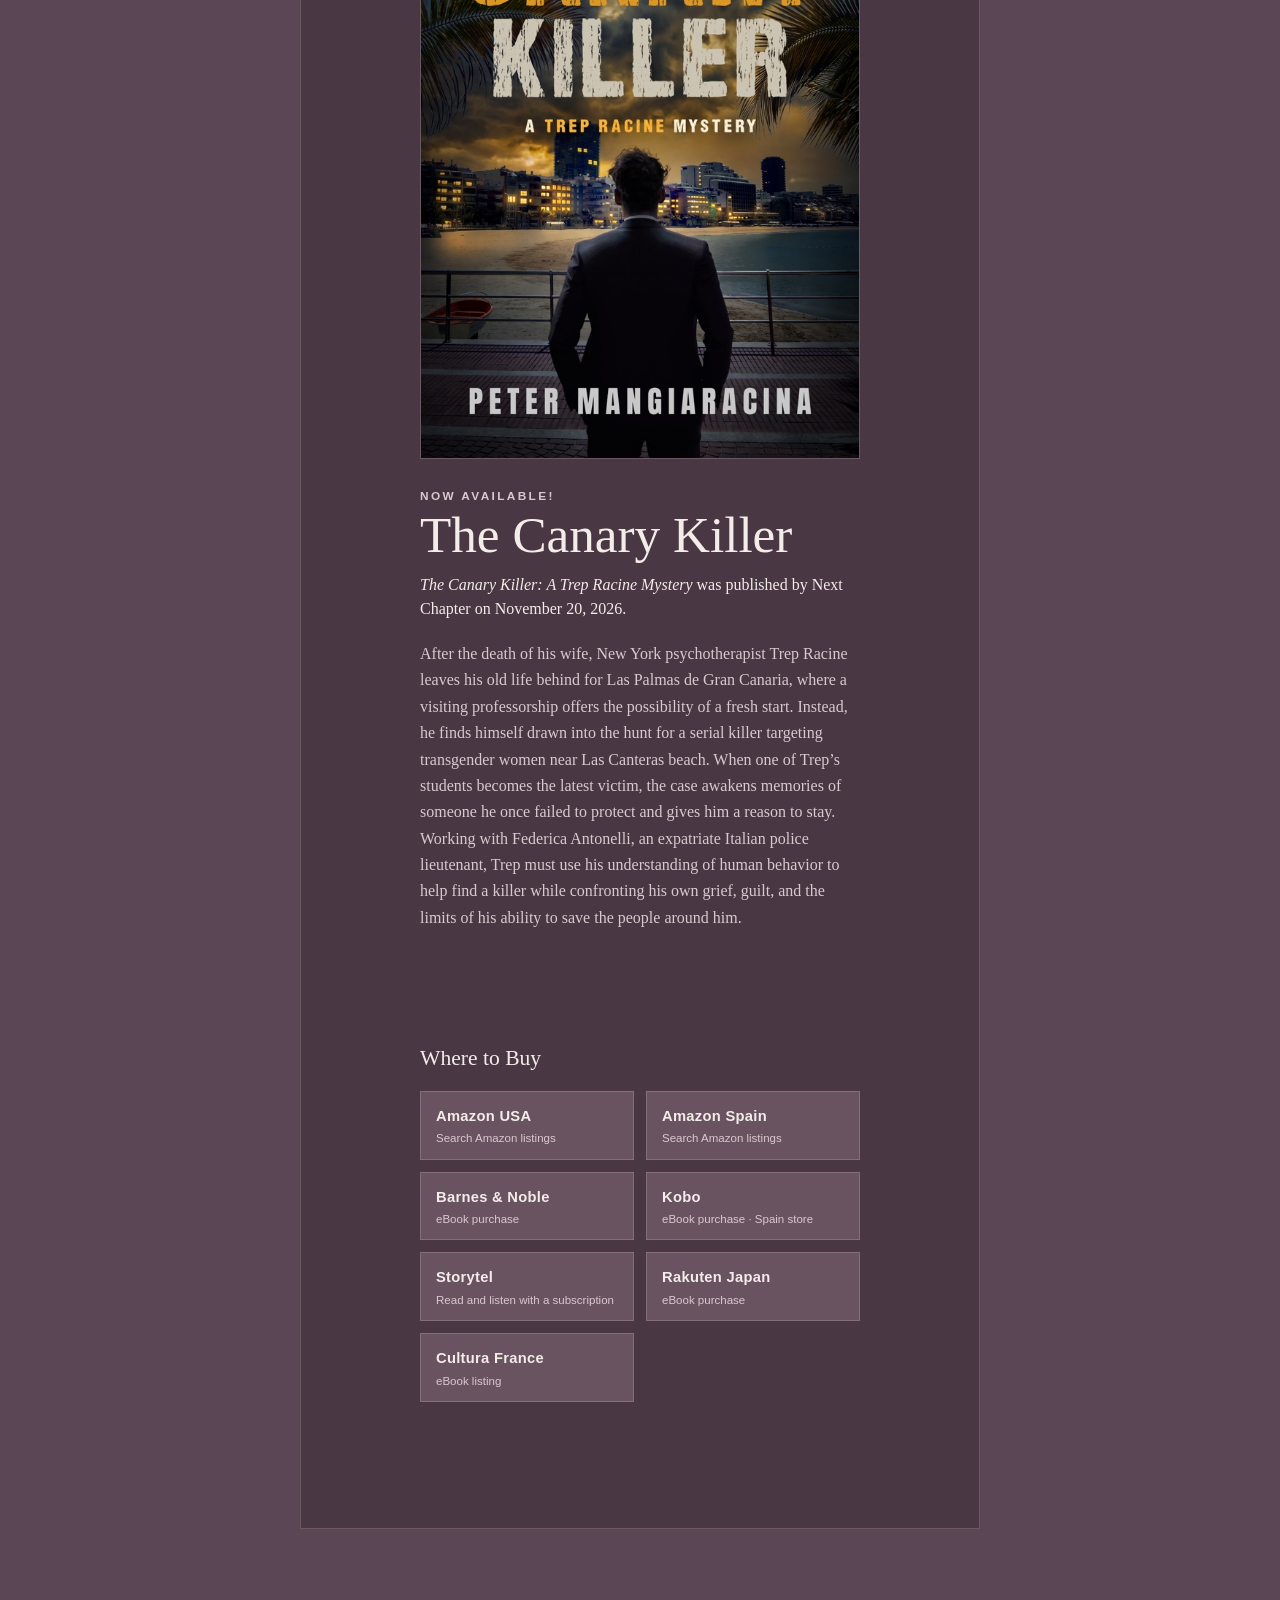
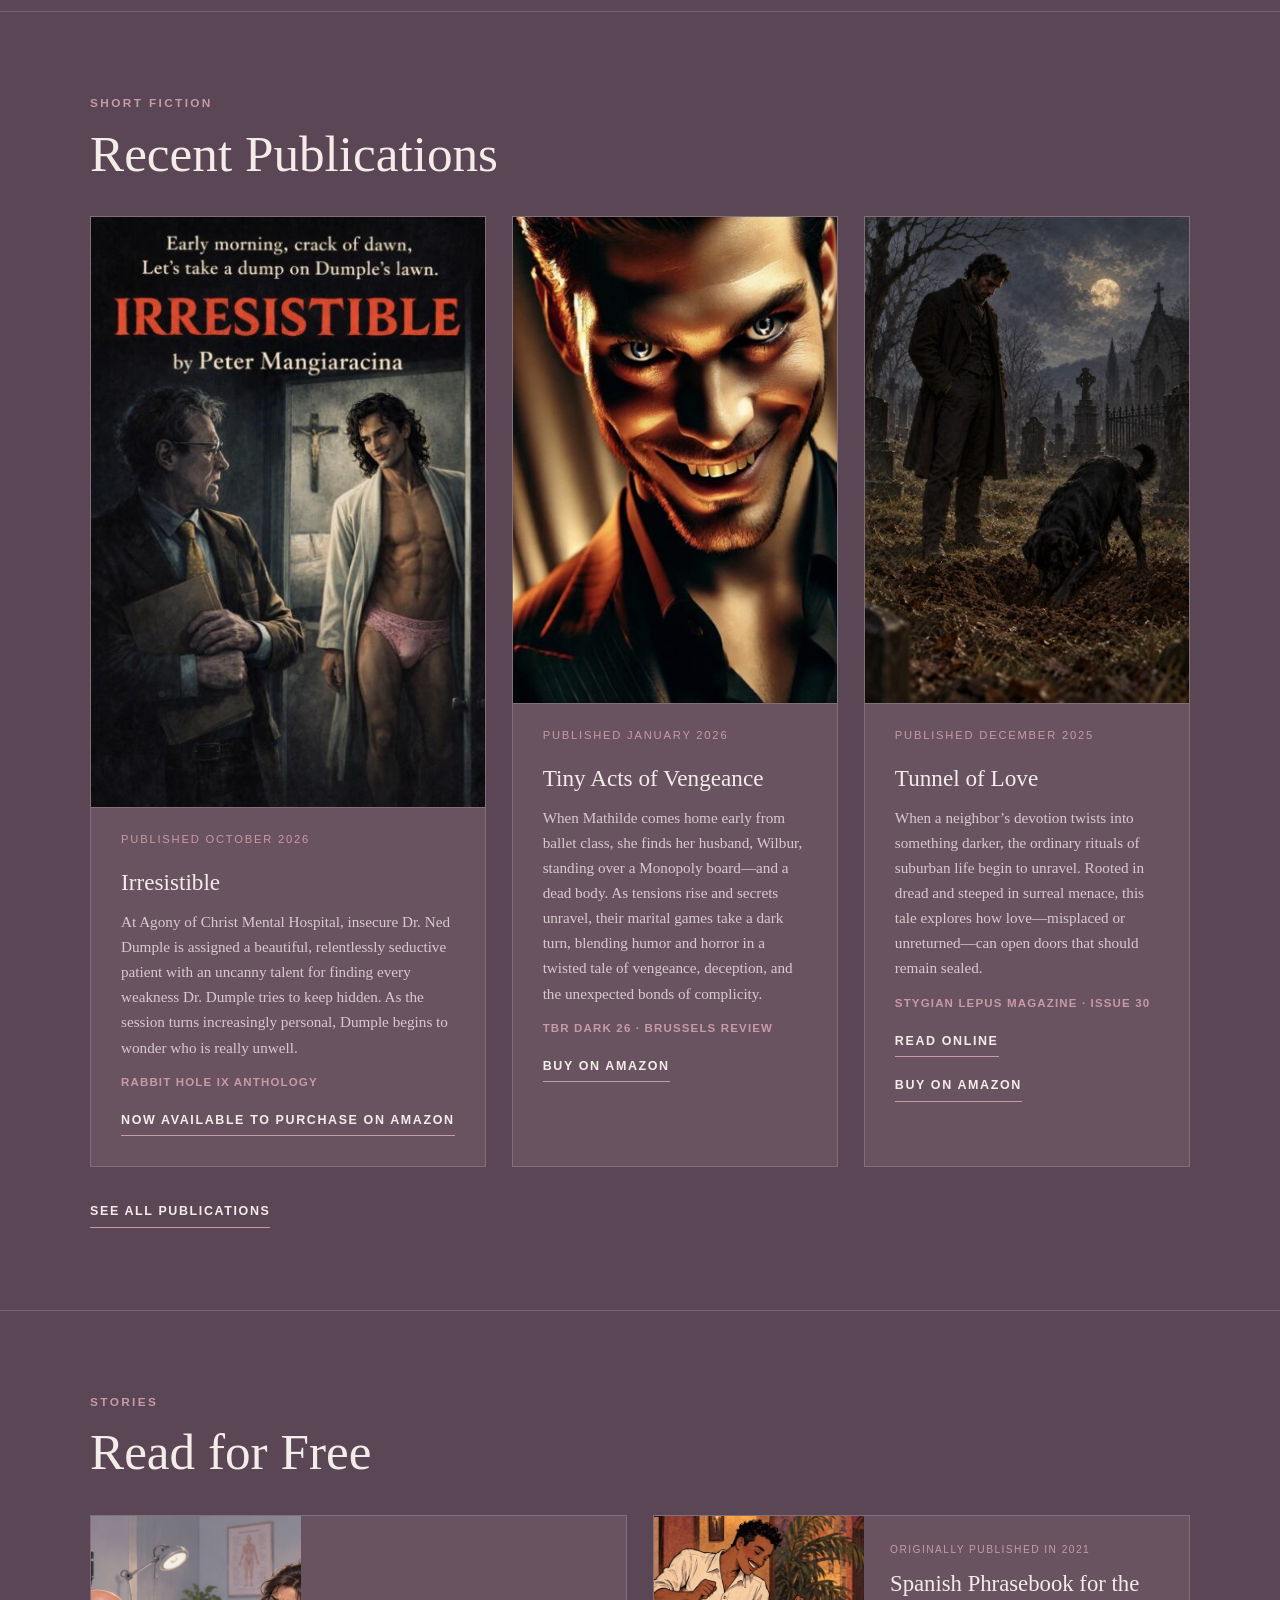
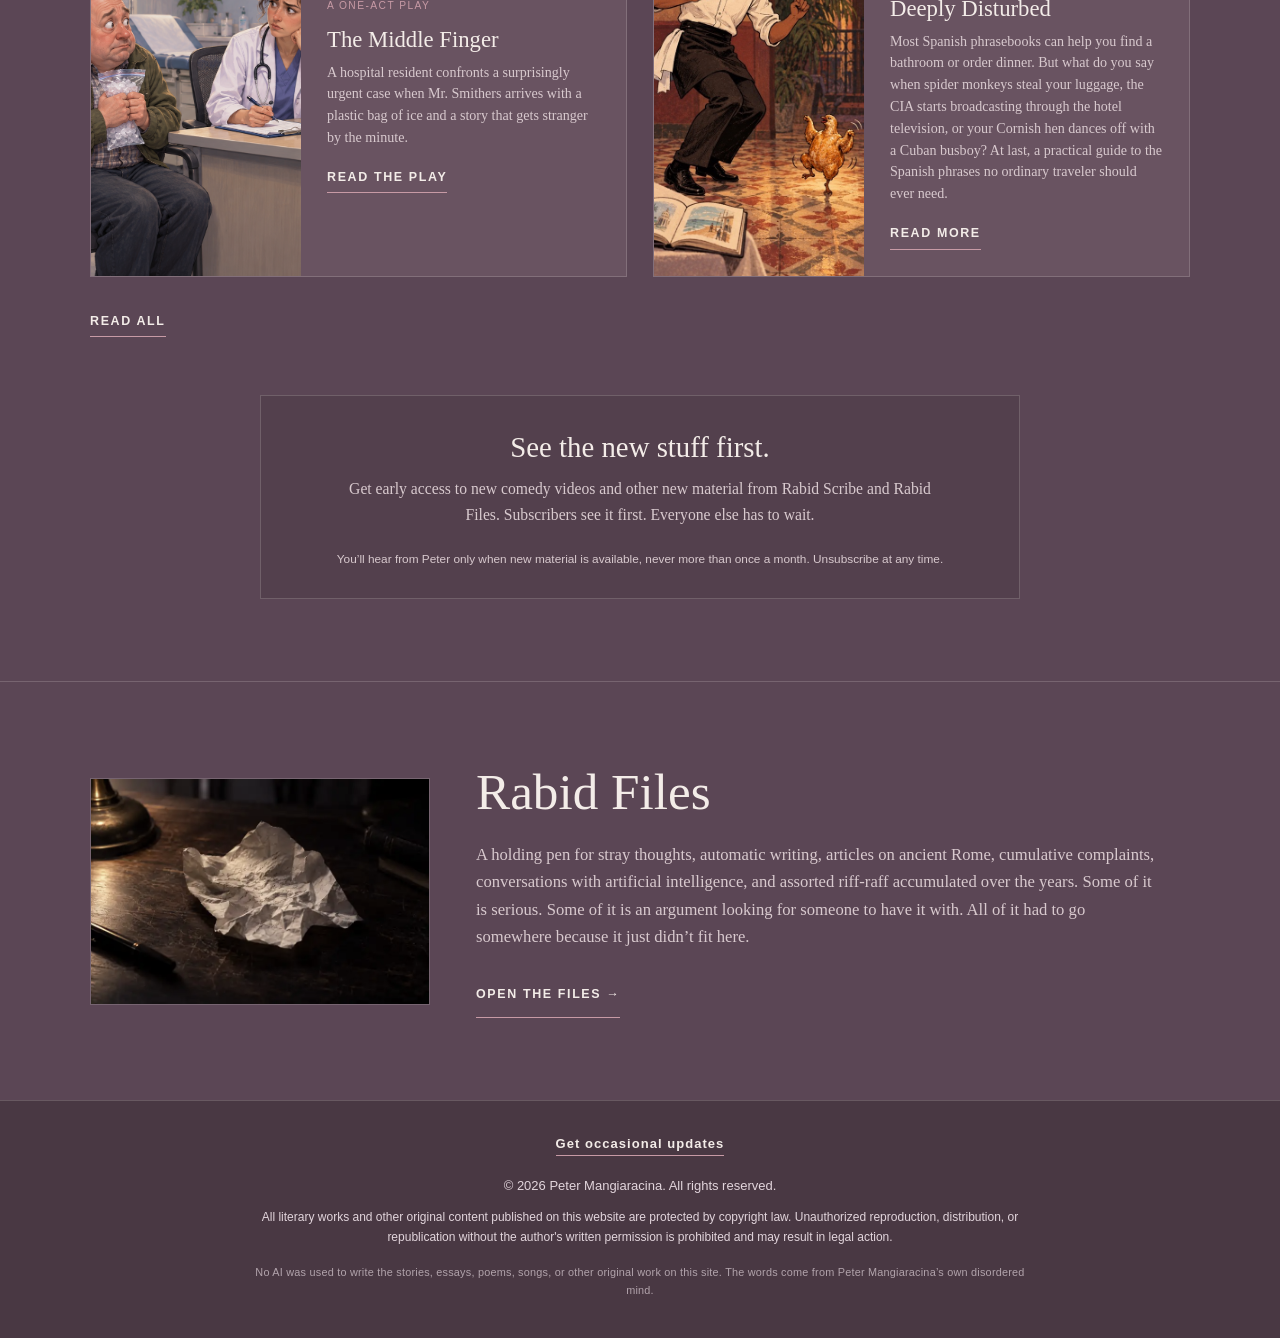
==== commit 4032fc8d: "Stack Canary Killer cover and details" ====
--- a/index.html
+++ b/index.html
@@ -15,6 +15,12 @@
     .visually-hidden{position:absolute;width:1px;height:1px;padding:0;margin:-1px;overflow:hidden;clip:rect(0,0,0,0);white-space:nowrap;border:0}
     header{padding:30px 0 36px}
     @media(max-width:720px){header{padding:18px 0 26px}.site-motto{margin-top:12px}}
+    /* Feature book: give the cover the lead, then keep all copy aligned to its width. */
+    .feature{max-width:680px;margin-left:auto;margin-right:auto;display:flex;flex-direction:column;align-items:center;gap:28px}
+    .feature>.book-cover{width:min(100%,440px);max-width:440px;margin:0 auto}
+    .feature>div{width:min(100%,440px);max-width:440px}
+    .feature>div>p{max-width:none}
+    .feature .where-to-buy,.feature .publishing-update{max-width:none;width:100%}
     /* Rabid Files: keep the homepage typography, palette, and section spacing. */
     .rabid-files{display:grid;grid-template-columns:340px minmax(0,1fr);gap:46px;align-items:center}
     .rabid-files-artwork{display:block;line-height:0}
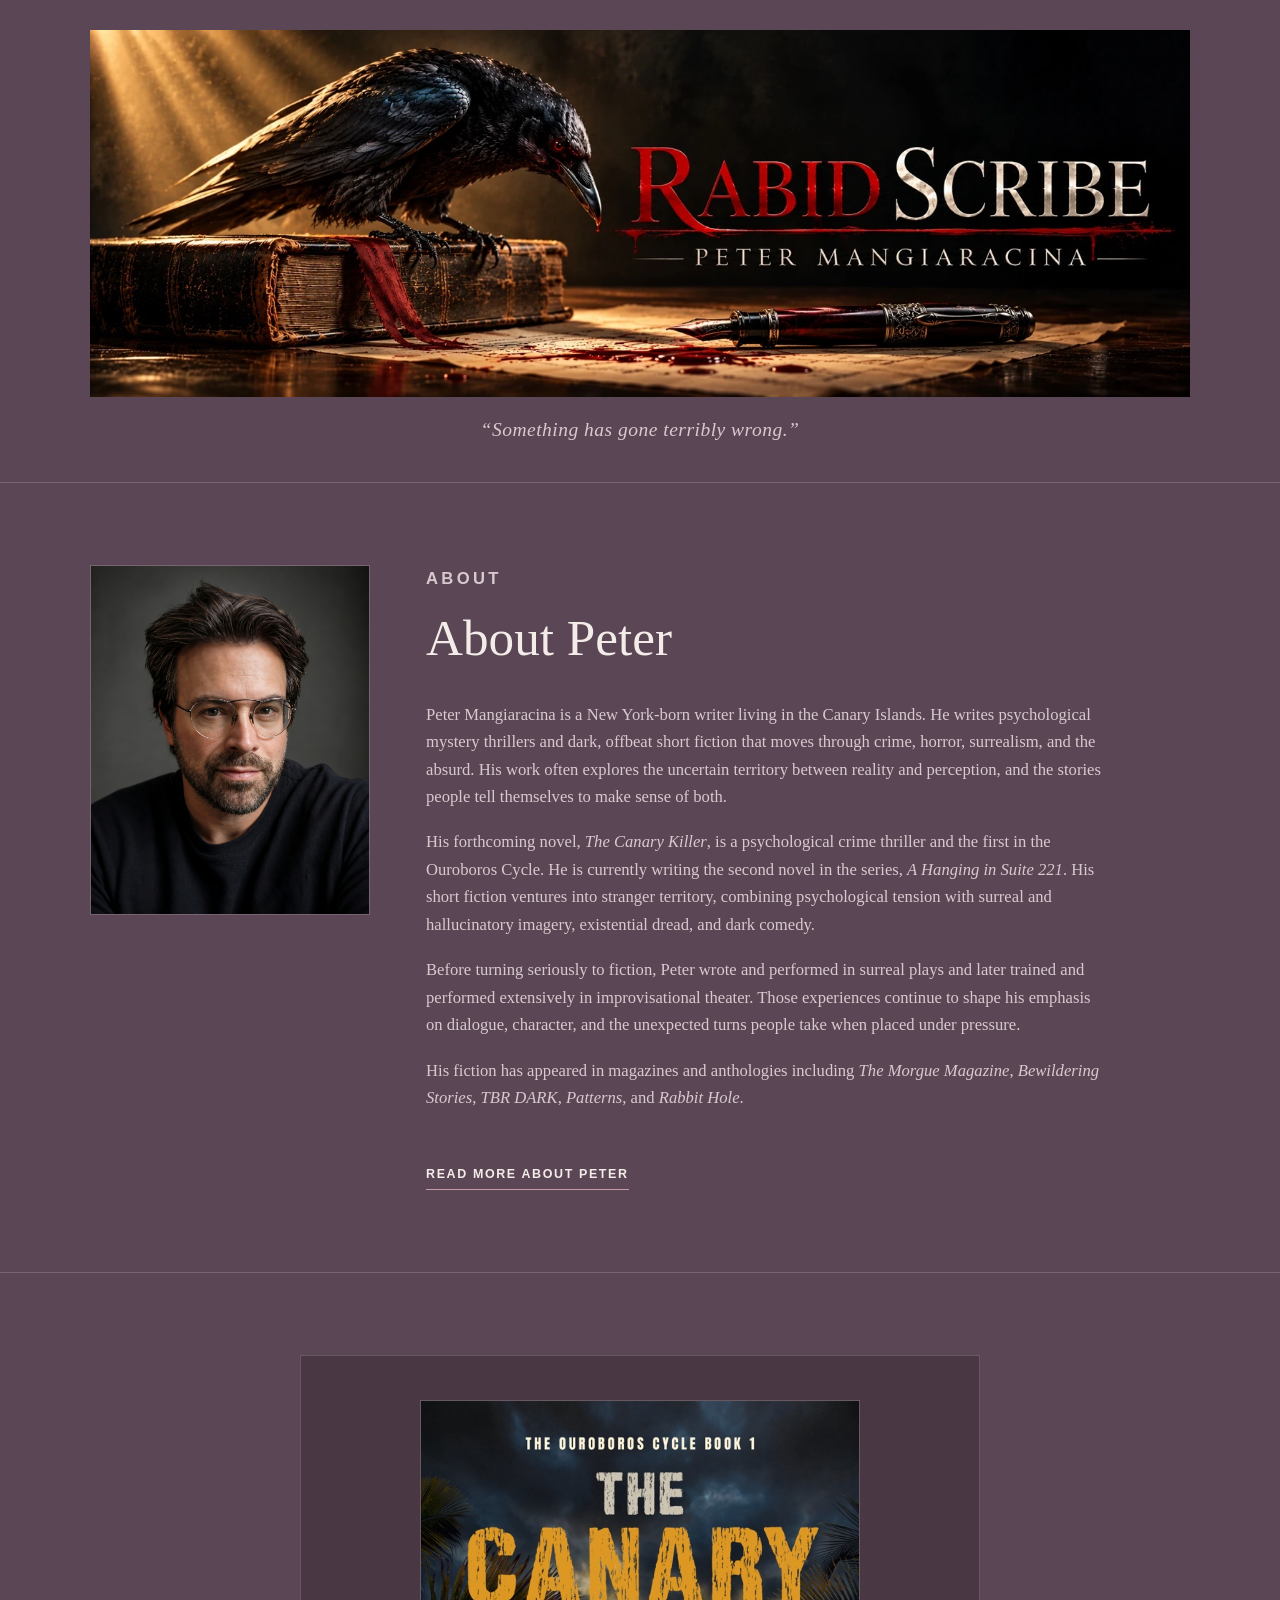
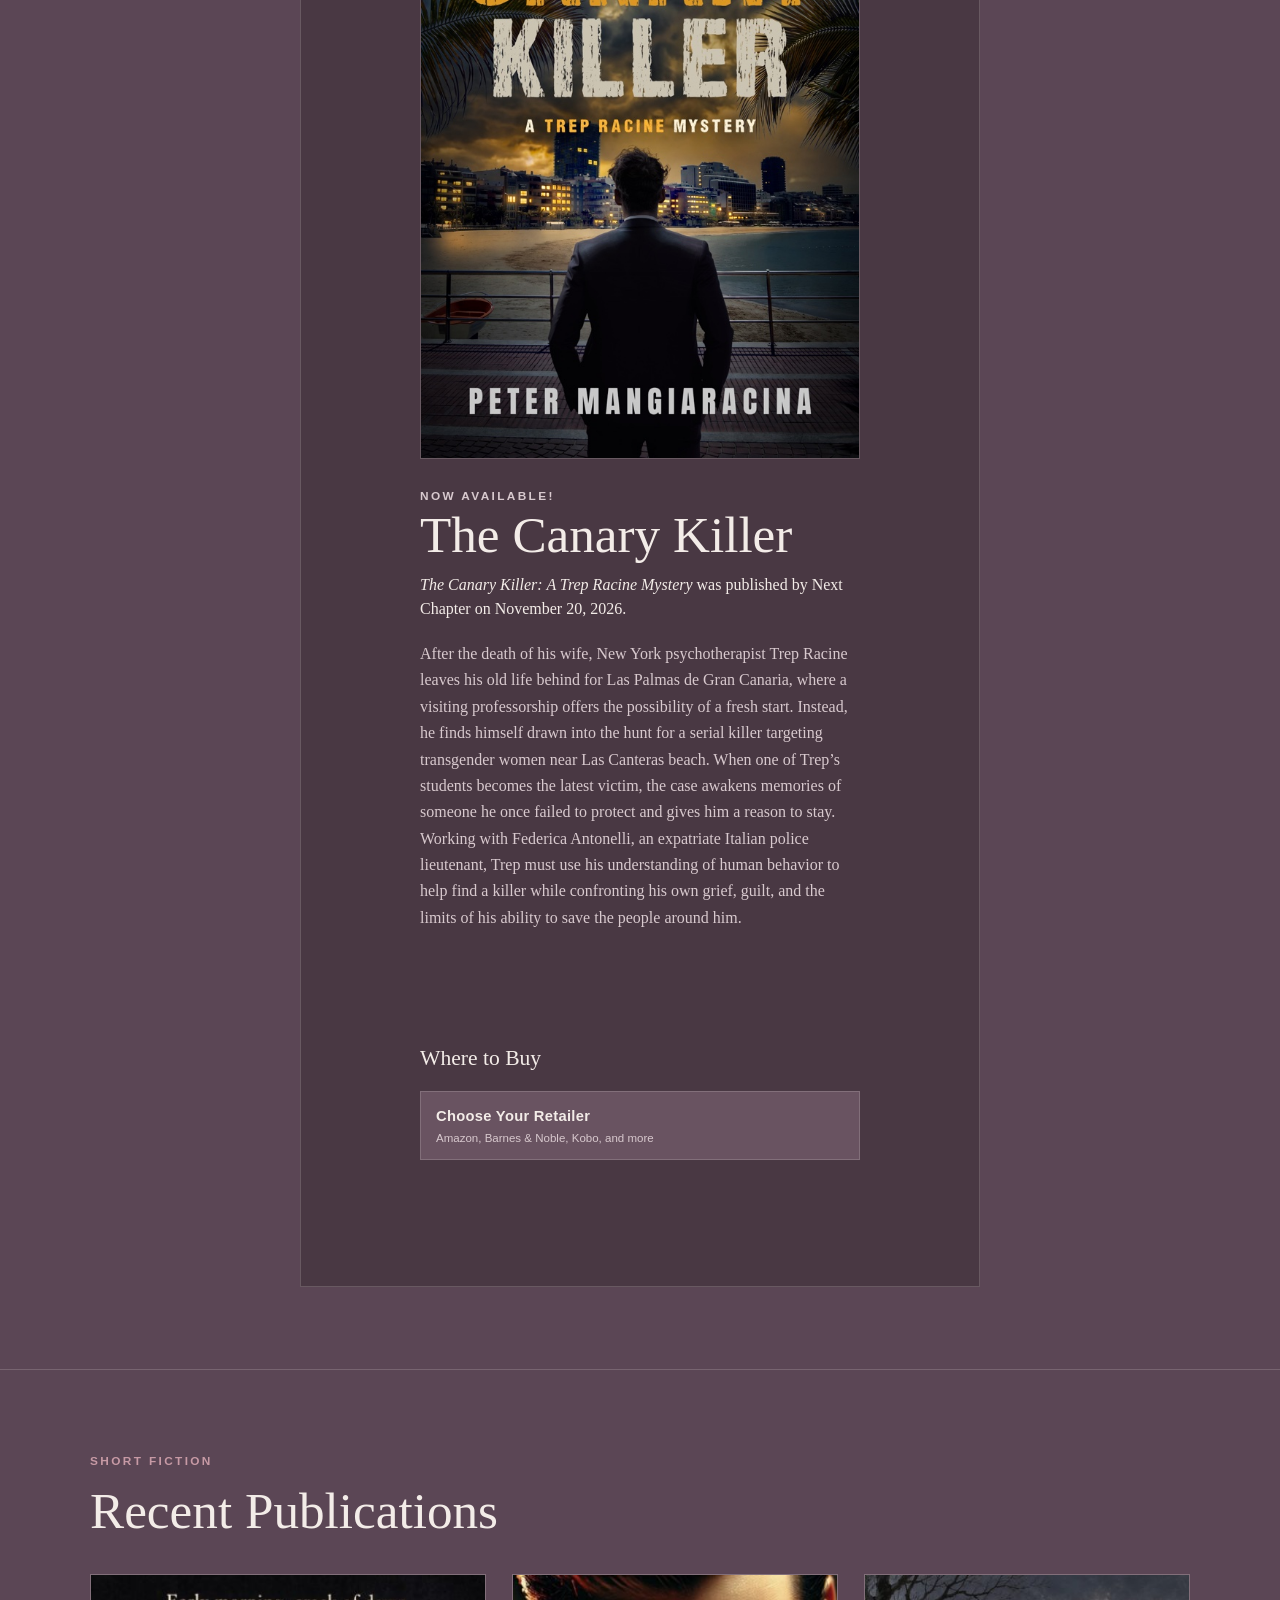
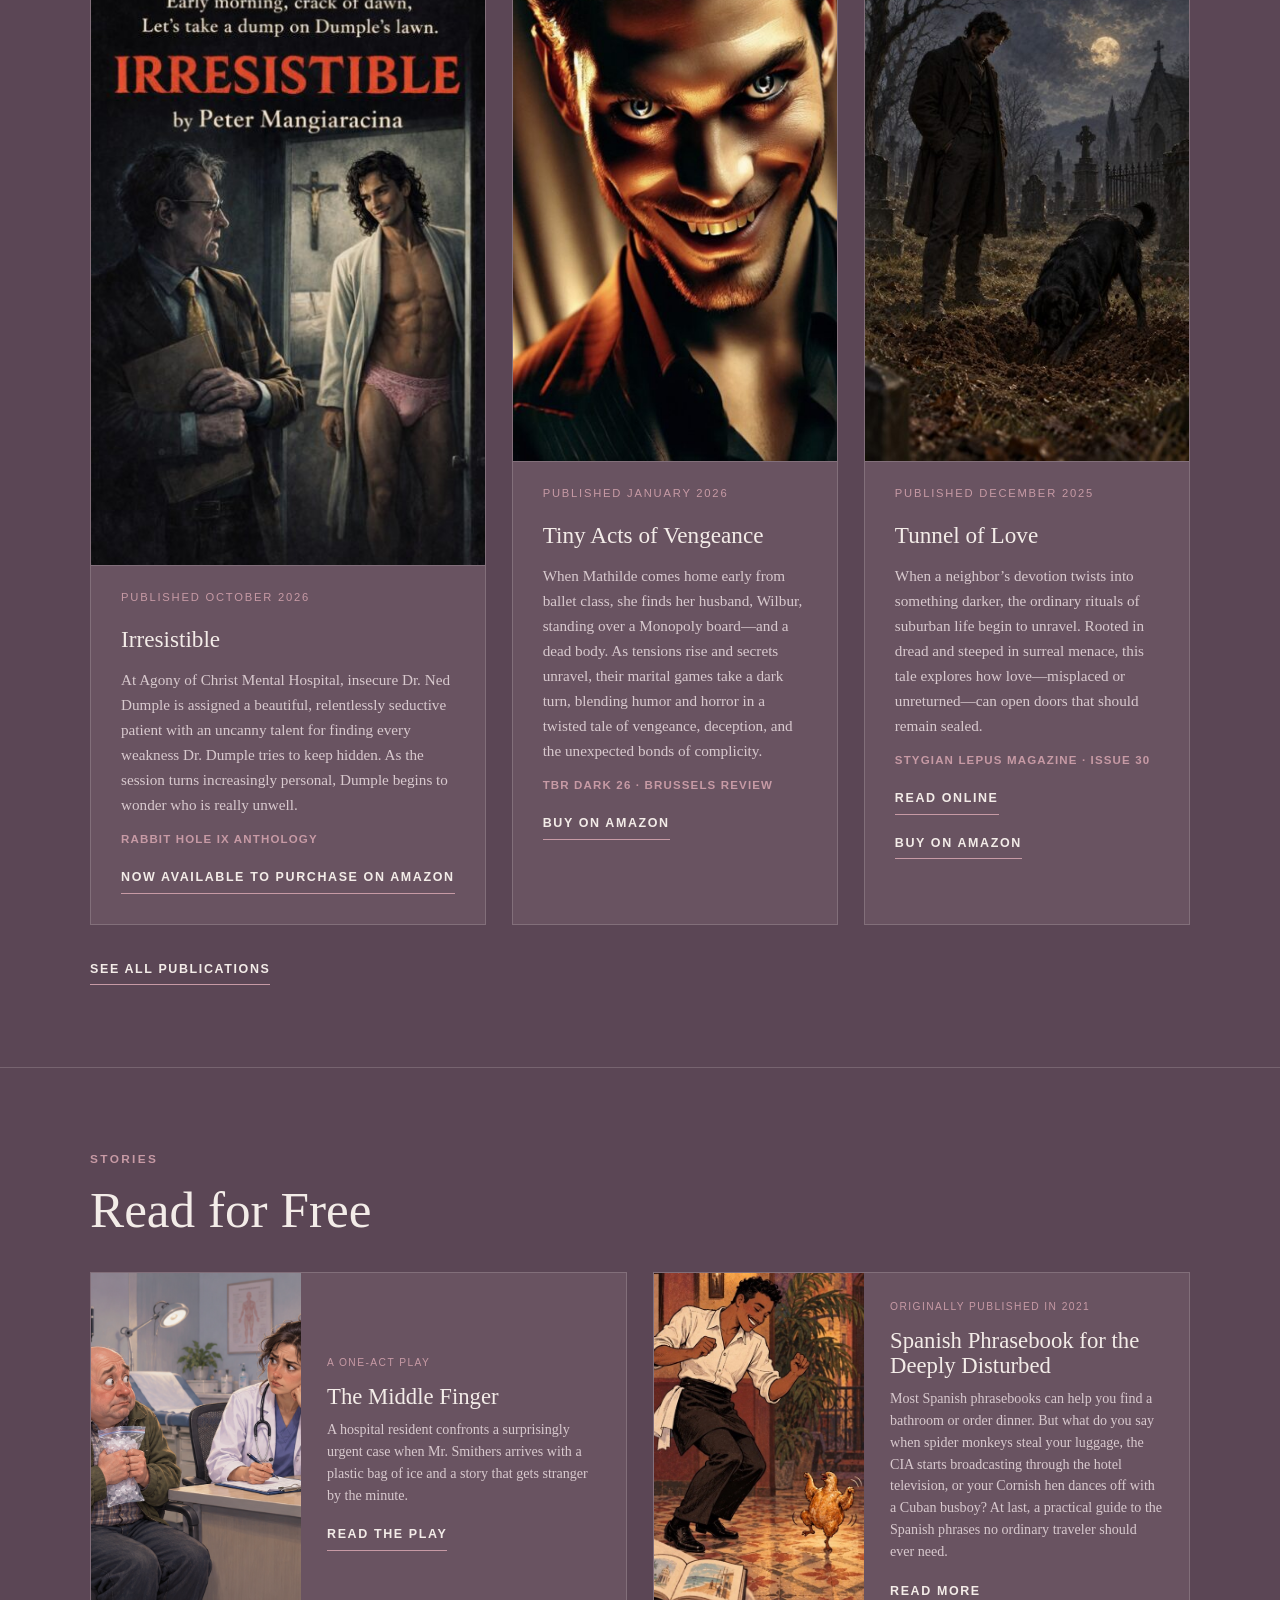
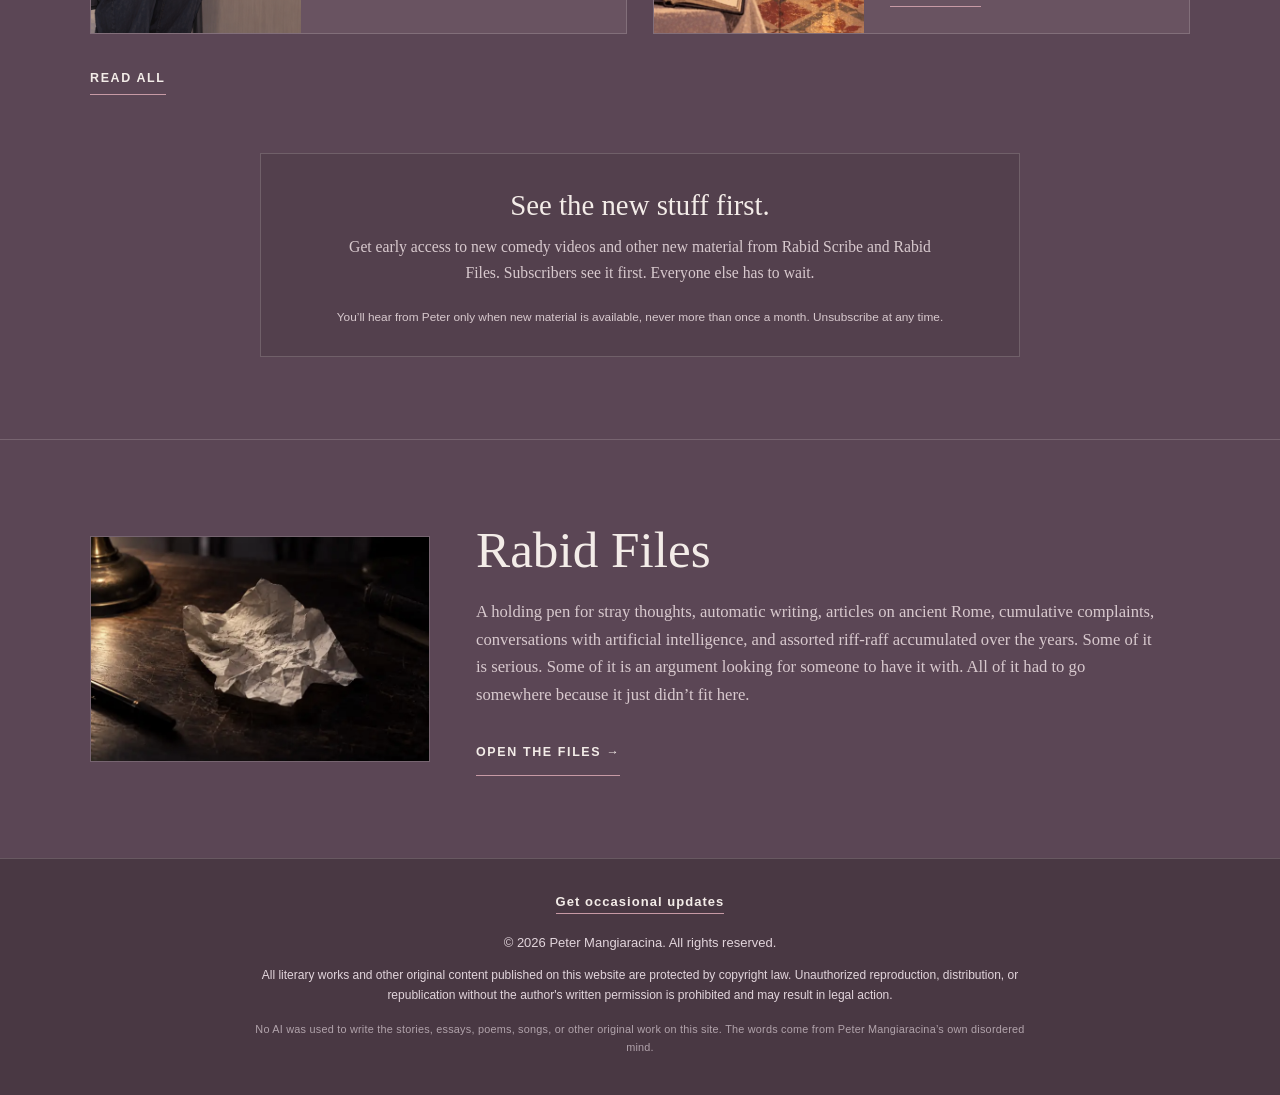
==== commit 44236ef4: "Use universal Canary Killer book link" ====
--- a/index.html
+++ b/index.html
@@ -78,13 +78,7 @@
 <section class="where-to-buy" aria-labelledby="where-to-buy-title">
 <h3 id="where-to-buy-title">Where to Buy</h3>
 <div class="retailer-grid">
-<a class="retailer-link" href="https://www.amazon.com/s?k=The+Canary+Killer+Peter+Mangiaracina" target="_blank" rel="noopener noreferrer"><span>Amazon USA</span><small>Search Amazon listings</small></a>
-<a class="retailer-link" href="https://www.amazon.es/s?k=The+Canary+Killer+Peter+Mangiaracina" target="_blank" rel="noopener noreferrer"><span>Amazon Spain</span><small>Search Amazon listings</small></a>
-<a class="retailer-link" href="https://www.barnesandnoble.com/w/the-canary-killer-peter-mangiaracina/1152056239?ean=2940183861167" target="_blank" rel="noopener noreferrer"><span>Barnes &amp; Noble</span><small>eBook purchase</small></a>
-<a class="retailer-link" href="https://www.kobo.com/es/en/ebook/the-canary-killer" target="_blank" rel="noopener noreferrer"><span>Kobo</span><small>eBook purchase · Spain store</small></a>
-<a class="retailer-link" href="https://www.storytel.com/tv/books/the-canary-killer-a-trep-racine-mystery-15719564" target="_blank" rel="noopener noreferrer"><span>Storytel</span><small>Read and listen with a subscription</small></a>
-<a class="retailer-link" href="https://books.rakuten.co.jp/rk/3ef271c2f4483392925723f589cd6576/" target="_blank" rel="noopener noreferrer"><span>Rakuten Japan</span><small>eBook purchase</small></a>
-<a class="retailer-link" href="https://www.cultura.com/p-the-canary-killer-a-trep-racine-mystery-the-ouroboros-cycle-1-13582985.html" target="_blank" rel="noopener noreferrer"><span>Cultura France</span><small>eBook listing</small></a>
+<a class="retailer-link" href="https://books2read.com/u/kZ81L8" target="_blank" rel="noopener noreferrer"><span>Choose Your Retailer</span><small>Amazon, Barnes &amp; Noble, Kobo, and more</small></a>
 </div>
 </section>
 </div>    </div>
